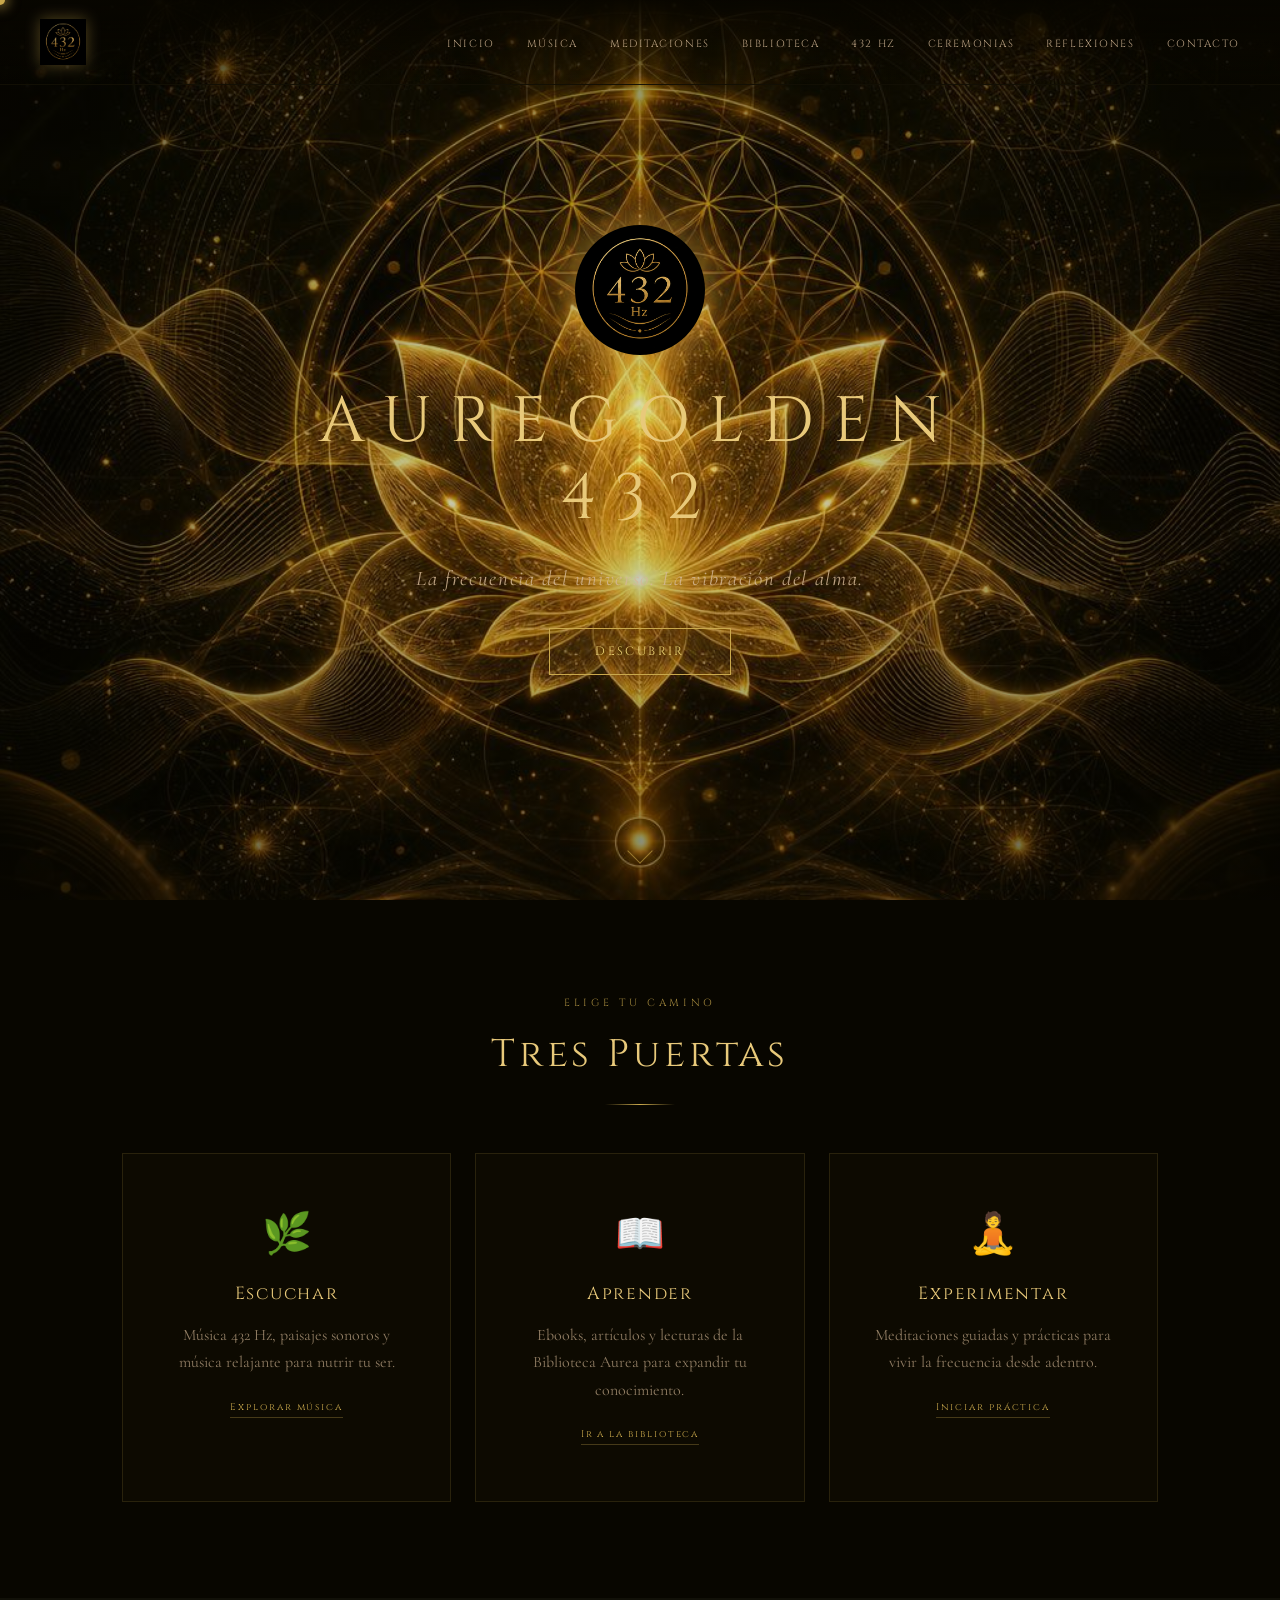
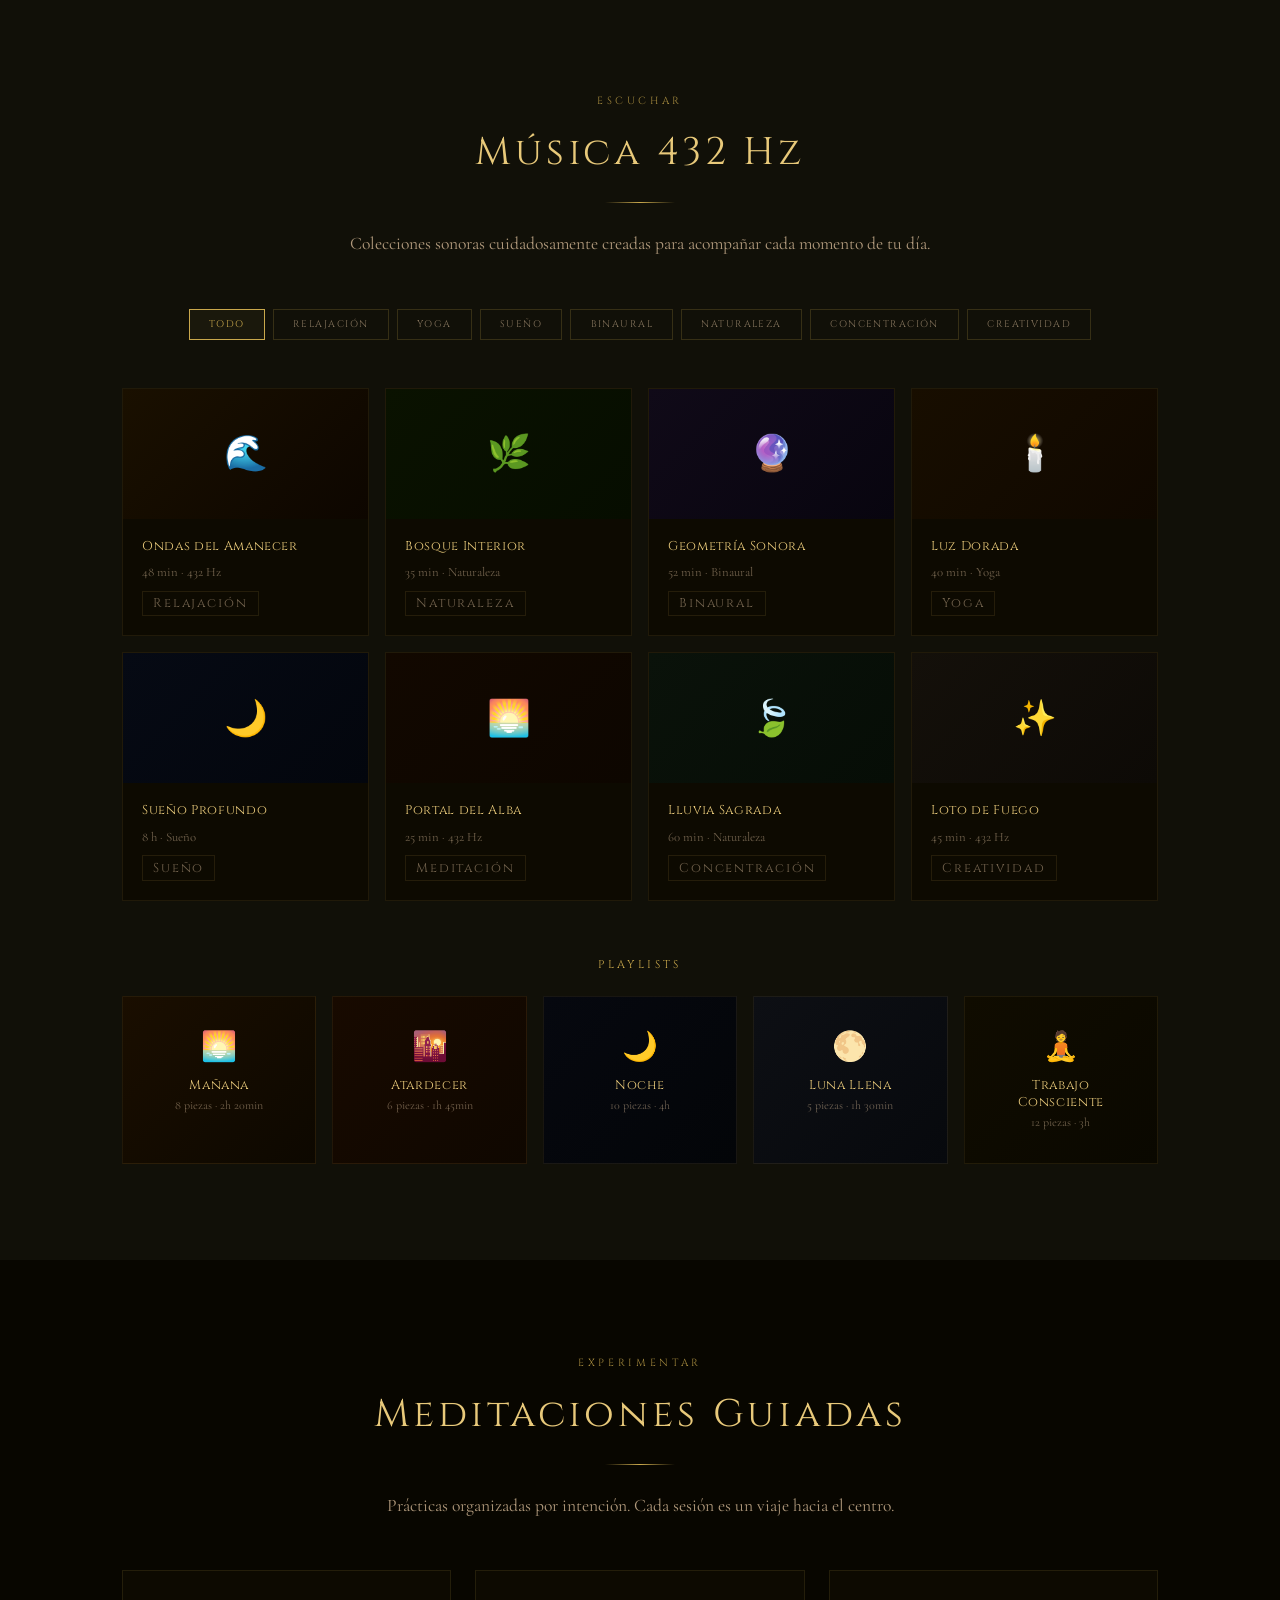
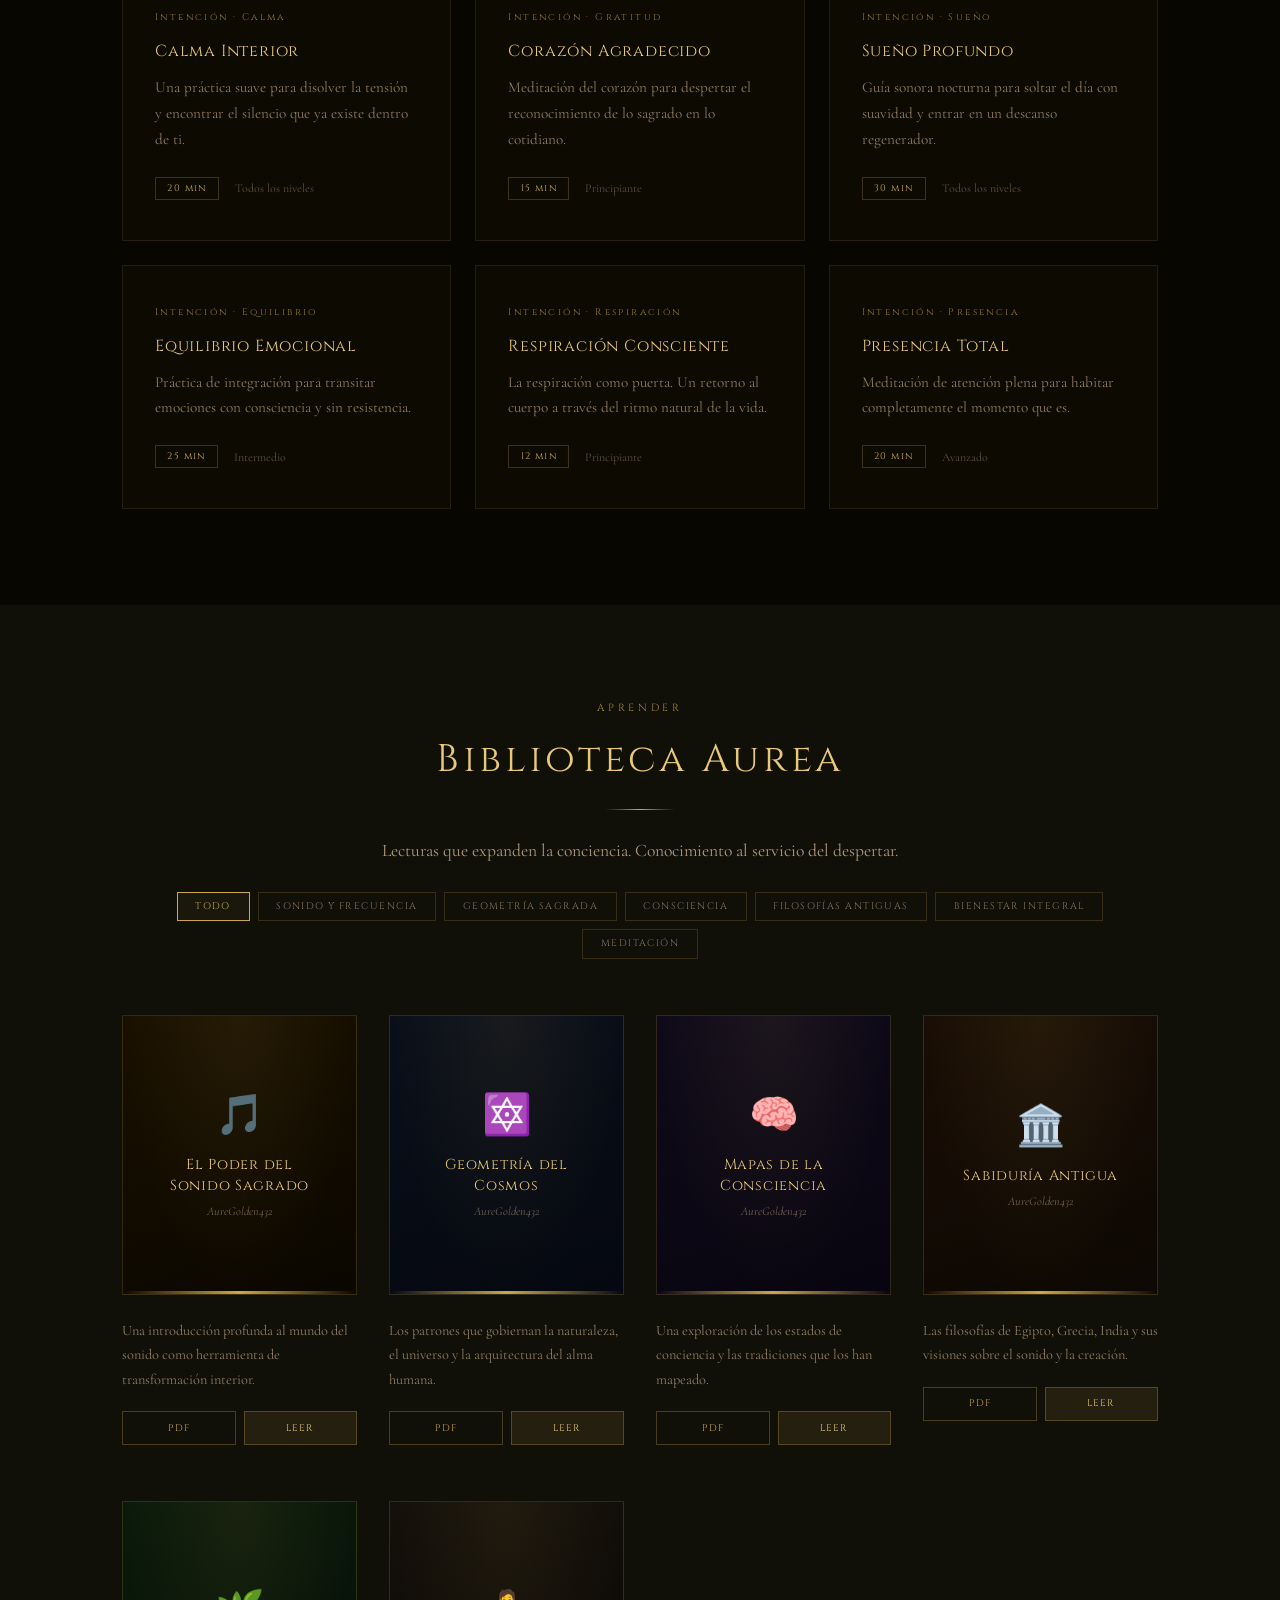
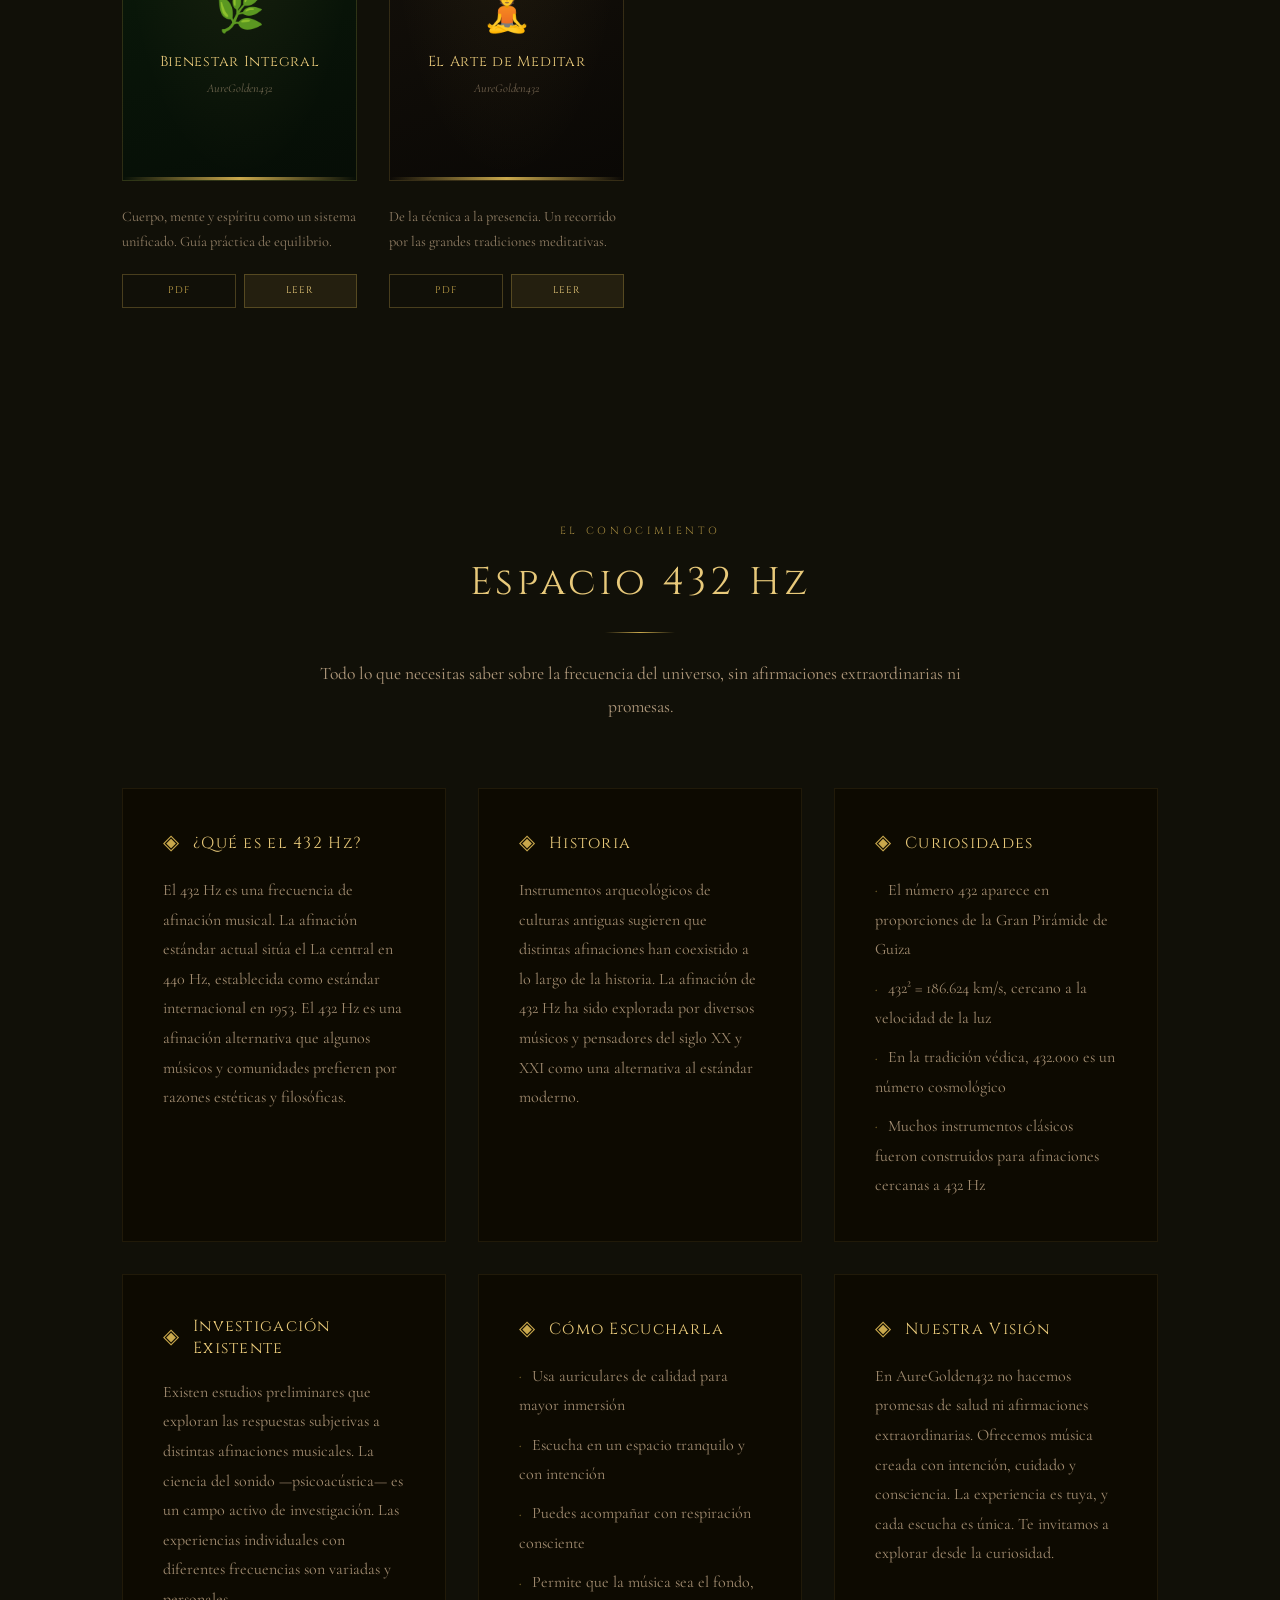
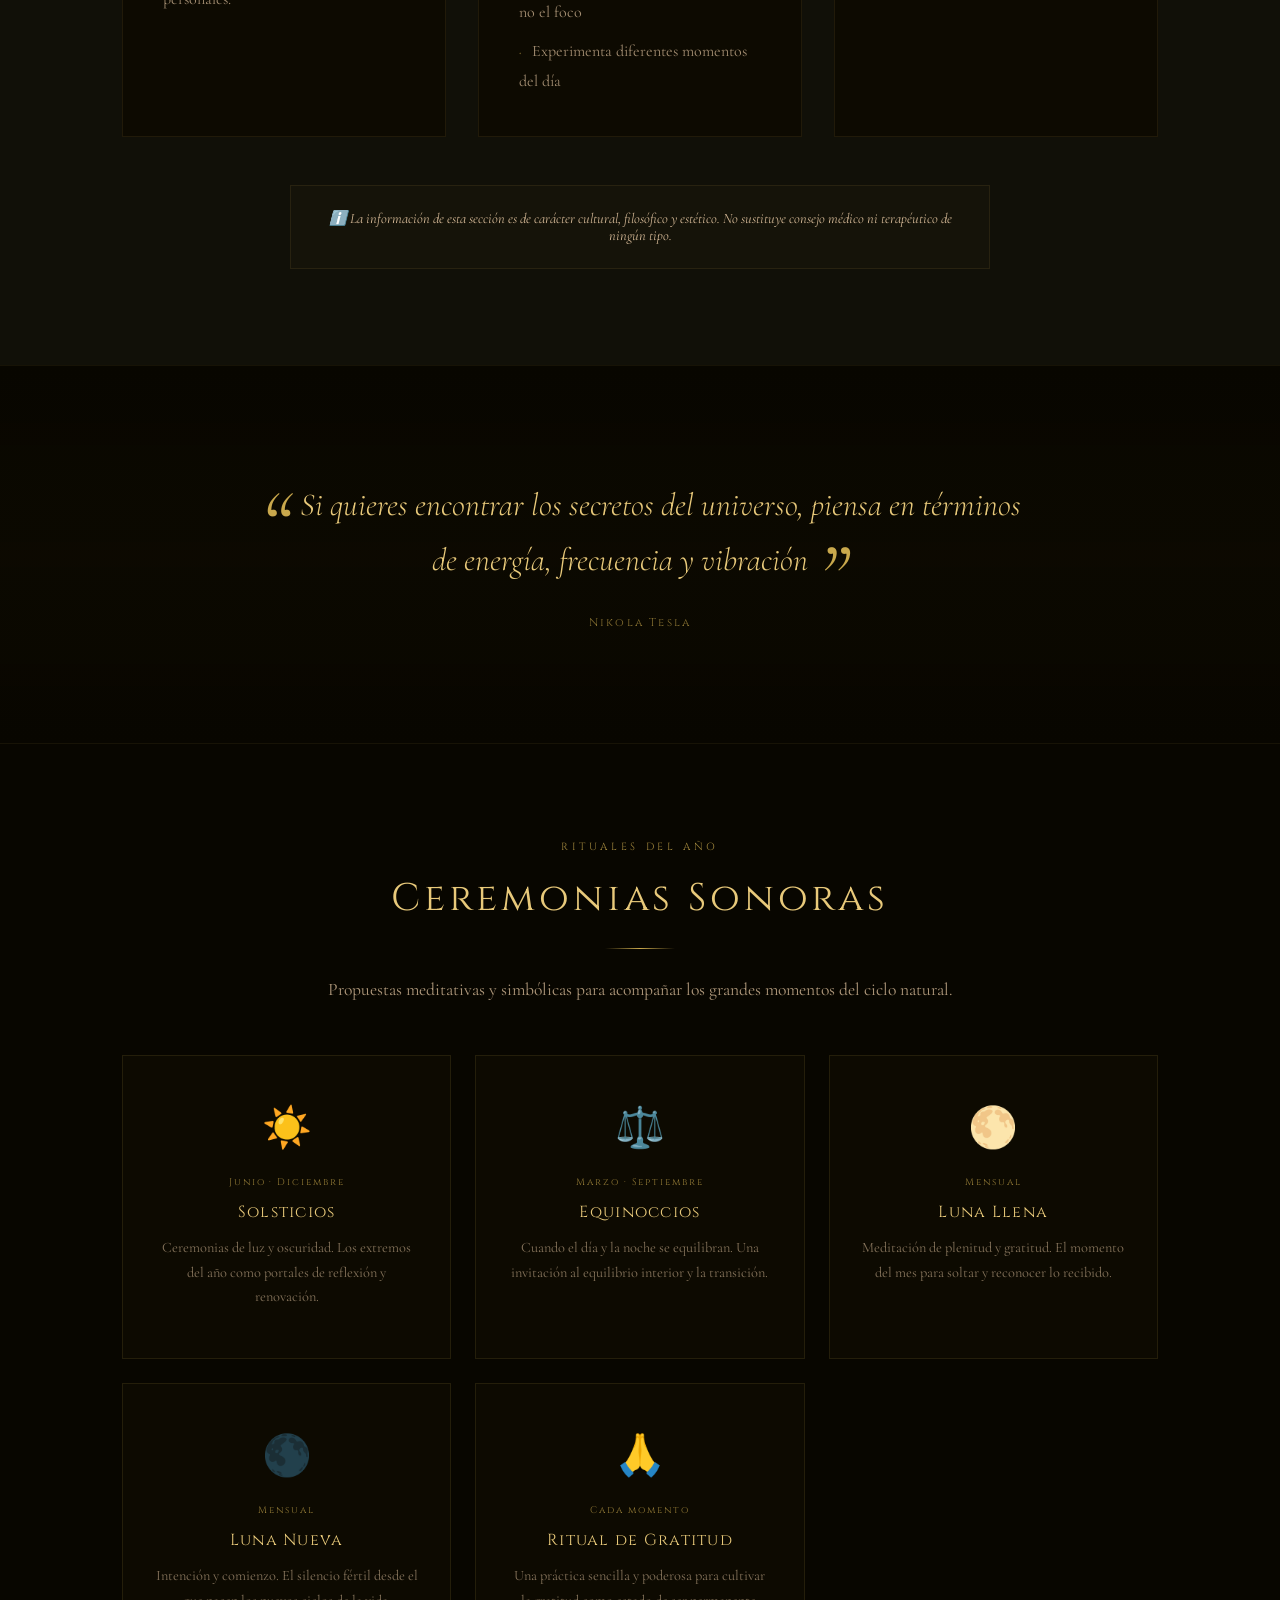
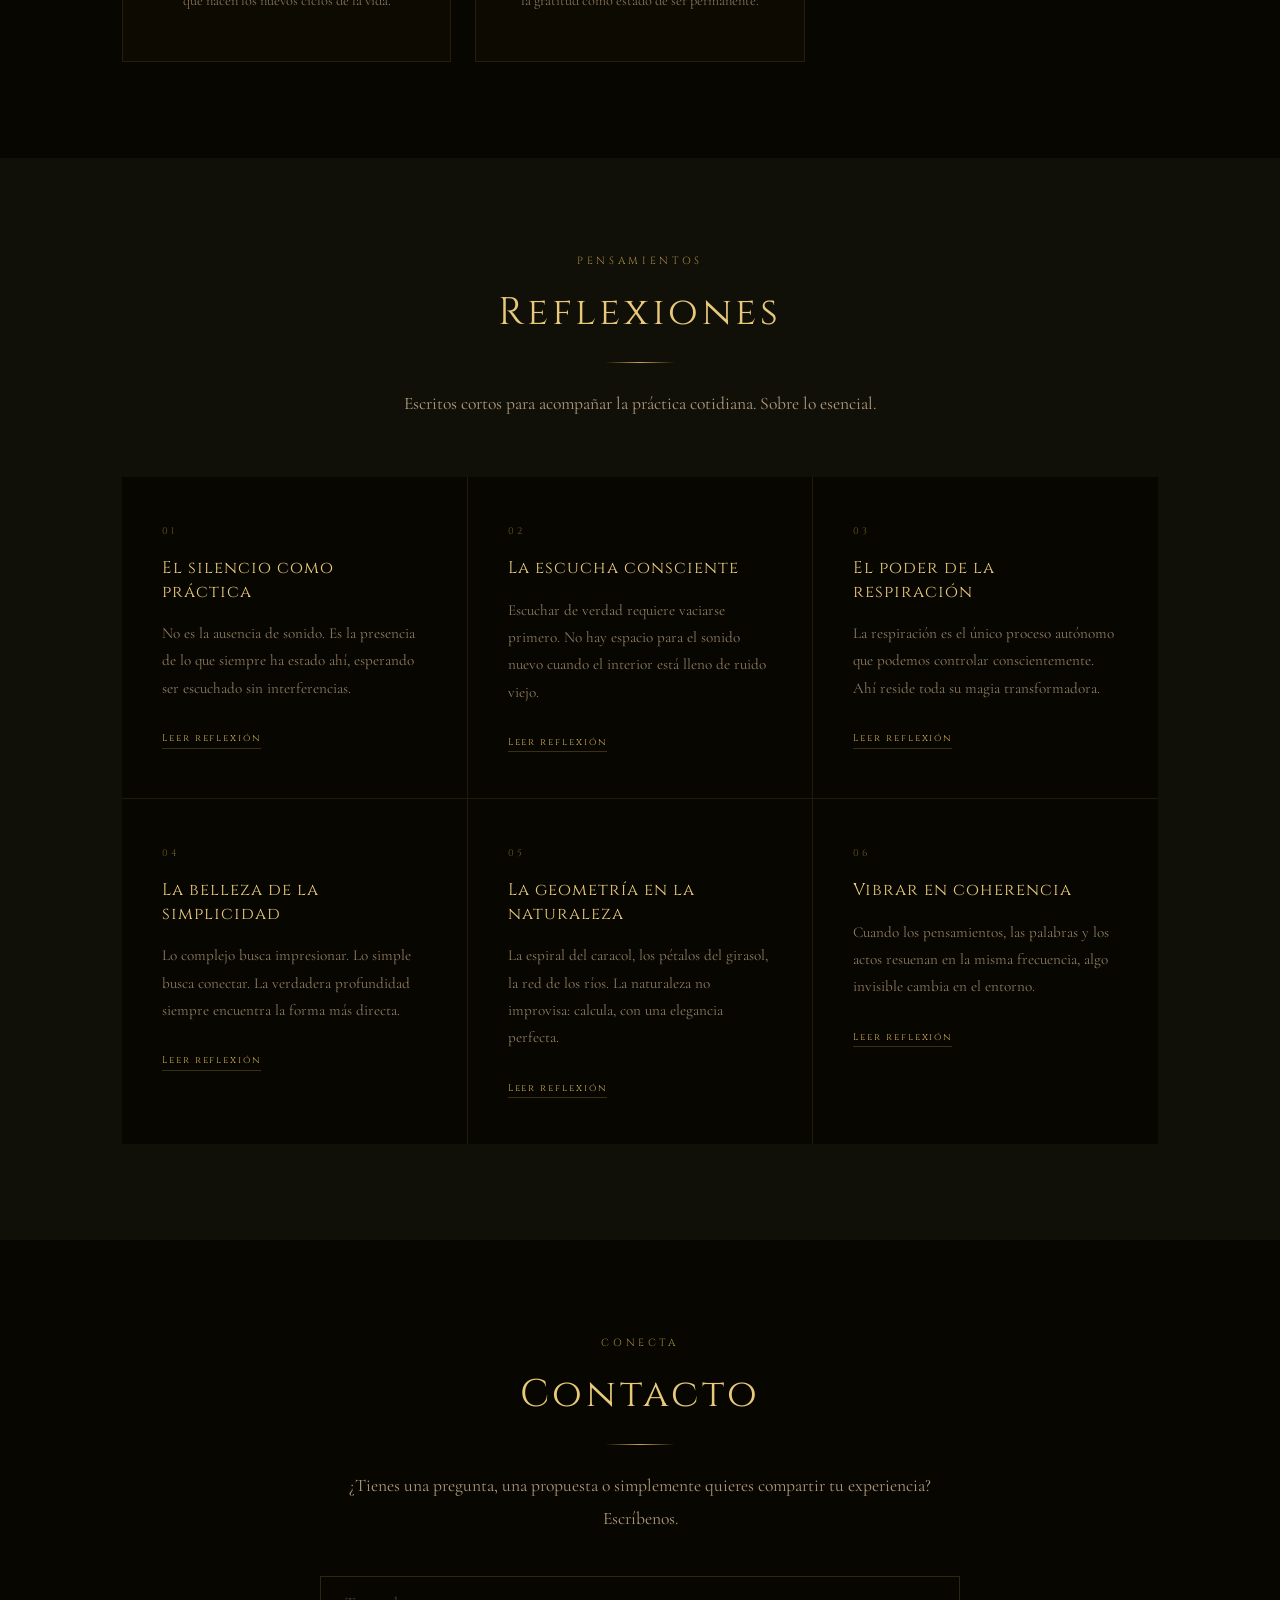
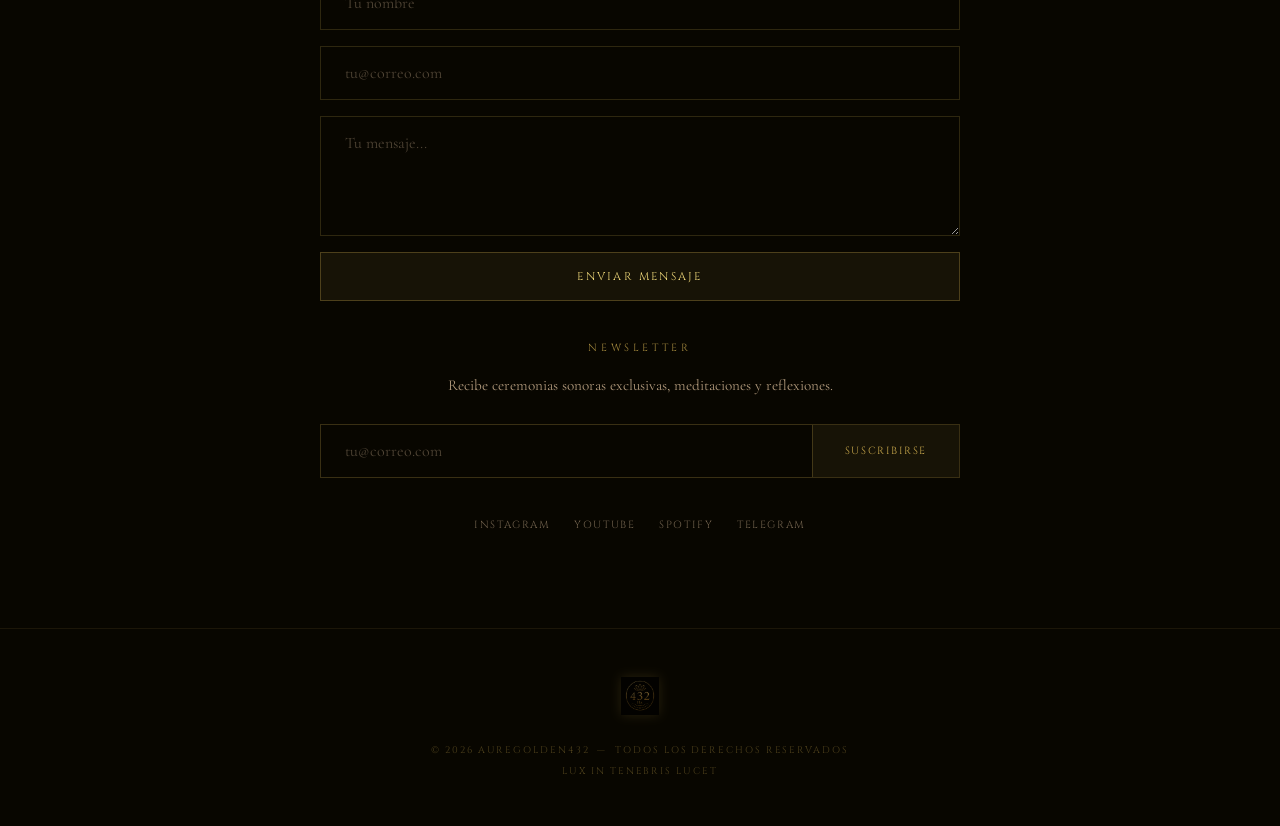
==== index.html @ 8a9f6016 "Add files via upload" ====
<!DOCTYPE html>
<html lang="es">
<head>
  <meta charset="UTF-8"/>
  <meta name="viewport" content="width=device-width, initial-scale=1.0"/>
  <title>AureGolden432 — Música Sagrada 432 Hz</title>
  <meta name="description" content="Música, meditaciones y biblioteca sagrada a 432 Hz. Escucha, aprende y experimenta la frecuencia del universo."/>
  <link rel="preconnect" href="https://fonts.googleapis.com"/>
  <link rel="preconnect" href="https://fonts.gstatic.com" crossorigin/>
  <link href="https://fonts.googleapis.com/css2?family=Cinzel:wght@400;600;700&family=Cormorant+Garamond:ital,wght@0,300;0,400;0,600;1,300;1,400&display=swap" rel="stylesheet"/>
  <style>
    *,*::before,*::after{box-sizing:border-box;margin:0;padding:0;}
    :root{
      --negro:#080600;
      --negro-medio:#0d0a01;
      --negro-suave:#111008;
      --dorado:#C9A84C;
      --dorado-brillante:#F0D97A;
      --dorado-oscuro:#7A5C10;
      --champagne:#E8C97A;
      --crema:#D4B896;
    }
    html{scroll-behavior:smooth;}
    body{background:var(--negro);color:var(--crema);font-family:'Cormorant Garamond',Georgia,serif;overflow-x:hidden;cursor:none;}

    /* CURSOR */
    #cursor{position:fixed;width:10px;height:10px;background:var(--dorado);border-radius:50%;pointer-events:none;z-index:9999;transform:translate(-50%,-50%);box-shadow:0 0 12px 4px rgba(201,168,76,0.5);transition:transform .1s;}

    /* NAV */
    nav{position:fixed;top:0;left:0;right:0;z-index:100;padding:1.2rem 2.5rem;display:flex;align-items:center;justify-content:space-between;background:linear-gradient(to bottom,rgba(8,6,0,0.95),transparent);border-bottom:1px solid rgba(201,168,76,0.05);}
    nav img{height:46px;filter:drop-shadow(0 0 8px rgba(201,168,76,0.4));}
    nav ul{list-style:none;display:flex;gap:2rem;flex-wrap:wrap;}
    nav ul a{color:var(--crema);text-decoration:none;font-family:'Cinzel',serif;font-size:0.65rem;letter-spacing:0.15em;text-transform:uppercase;transition:color .3s;opacity:0.85;}
    nav ul a:hover{color:var(--dorado-brillante);opacity:1;}
    #nav-toggle{display:none;background:none;border:1px solid rgba(201,168,76,0.3);color:var(--dorado);padding:0.4rem 0.7rem;cursor:pointer;font-size:1.1rem;}

    /* HERO */
    #hero{position:relative;width:100%;height:100vh;display:flex;flex-direction:column;align-items:center;justify-content:center;overflow:hidden;text-align:center;}
    #hero-bg{position:absolute;inset:0;background-image:url('[data-uri]');background-size:cover;background-position:center;animation:heroZoom 20s ease-in-out infinite alternate;}
    @keyframes heroZoom{from{transform:scale(1);}to{transform:scale(1.06);}}
    #hero-overlay{position:absolute;inset:0;background:radial-gradient(ellipse at center,rgba(8,6,0,0.1) 0%,rgba(8,6,0,0.5) 70%,rgba(8,6,0,0.88) 100%);}
    #hero-content{position:relative;z-index:2;display:flex;flex-direction:column;align-items:center;gap:1.8rem;animation:fadeUp 2s ease both;}
    @keyframes fadeUp{from{opacity:0;transform:translateY(40px);}to{opacity:1;transform:translateY(0);}}
    #hero-logo{width:130px;height:130px;border-radius:50%;filter:drop-shadow(0 0 20px rgba(201,168,76,0.6));animation:logoPulse 4s ease-in-out infinite;}
    @keyframes logoPulse{0%,100%{transform:scale(1);}50%{transform:scale(1.04);box-shadow:0 0 40px 12px rgba(240,217,122,0.4);}}
    #hero h1{font-family:'Cinzel',serif;font-size:clamp(2rem,5vw,4rem);font-weight:400;letter-spacing:0.3em;color:var(--champagne);text-shadow:0 0 40px rgba(201,168,76,0.4);line-height:1.2;}
    #hero p{font-size:clamp(1rem,2vw,1.3rem);font-style:italic;color:var(--crema);letter-spacing:0.08em;max-width:500px;opacity:0.85;}
    .btn-hero{margin-top:0.5rem;padding:0.9rem 2.8rem;border:1px solid var(--dorado);color:var(--dorado-brillante);font-family:'Cinzel',serif;font-size:0.75rem;letter-spacing:0.2em;text-transform:uppercase;text-decoration:none;background:rgba(201,168,76,0.05);transition:all .4s;}
    .btn-hero:hover{background:rgba(201,168,76,0.15);box-shadow:0 0 30px rgba(201,168,76,0.3);}
    #scroll-arrow{position:absolute;bottom:2.5rem;left:50%;transform:translateX(-50%);z-index:2;animation:bounce 2.5s ease-in-out infinite;}
    #scroll-arrow span{display:block;width:18px;height:18px;border-right:1px solid var(--dorado);border-bottom:1px solid var(--dorado);transform:rotate(45deg);opacity:0.6;}
    @keyframes bounce{0%,100%{transform:translateX(-50%) translateY(0);opacity:0.6;}50%{transform:translateX(-50%) translateY(10px);opacity:1;}}

    /* SECCIONES BASE */
    .sec{padding:6rem 2rem;max-width:1100px;margin:0 auto;}
    .sec-wide{padding:6rem 2rem;}
    .sec-bg{background:var(--negro-suave);}
    .sec-label{font-family:'Cinzel',serif;font-size:0.65rem;letter-spacing:0.35em;text-transform:uppercase;color:var(--dorado);margin-bottom:1.2rem;opacity:0.8;}
    h2.sec-title{font-family:'Cinzel',serif;font-size:clamp(1.5rem,3vw,2.4rem);font-weight:400;color:var(--champagne);letter-spacing:0.1em;margin-bottom:1.5rem;}
    .divider{width:70px;height:1px;background:linear-gradient(to right,transparent,var(--dorado),transparent);margin:1.5rem 0;}
    .divider.center{margin:1.5rem auto;}
    p.body-text{font-size:1.1rem;line-height:1.9;color:var(--crema);opacity:0.82;max-width:680px;}

    /* REVEAL */
    .reveal{opacity:0;transform:translateY(30px);transition:opacity .9s ease,transform .9s ease;}
    .reveal.visible{opacity:1;transform:translateY(0);}

    /* ── TRES PUERTAS ── */
    #puertas{text-align:center;}
    .puertas-grid{display:grid;grid-template-columns:repeat(auto-fit,minmax(280px,1fr));gap:1.5rem;margin-top:3rem;}
    .puerta{background:var(--negro-medio);border:1px solid rgba(201,168,76,0.15);padding:3.5rem 2.5rem;text-align:center;transition:all .4s;position:relative;overflow:hidden;text-decoration:none;display:block;}
    .puerta::before{content:'';position:absolute;inset:0;background:linear-gradient(135deg,rgba(201,168,76,0.06) 0%,transparent 60%);opacity:0;transition:opacity .4s;}
    .puerta:hover{border-color:rgba(201,168,76,0.5);transform:translateY(-4px);box-shadow:0 20px 60px rgba(0,0,0,0.5);}
    .puerta:hover::before{opacity:1;}
    .puerta-icono{font-size:2.5rem;margin-bottom:1.5rem;display:block;}
    .puerta h3{font-family:'Cinzel',serif;font-size:1.1rem;font-weight:400;color:var(--champagne);letter-spacing:0.1em;margin-bottom:1rem;}
    .puerta p{font-size:1rem;line-height:1.7;color:var(--crema);opacity:0.65;}
    .puerta-link{display:inline-block;margin-top:1.5rem;font-family:'Cinzel',serif;font-size:0.6rem;letter-spacing:0.2em;color:var(--dorado);border-bottom:1px solid rgba(201,168,76,0.3);padding-bottom:0.2rem;}

    /* ── MÚSICA ── */
    #musica{text-align:center;}
    .musica-intro{max-width:600px;margin:0 auto 3.5rem;}
    .musica-tabs{display:flex;gap:0.5rem;justify-content:center;flex-wrap:wrap;margin-bottom:3rem;}
    .tab{font-family:'Cinzel',serif;font-size:0.6rem;letter-spacing:0.15em;text-transform:uppercase;padding:0.5rem 1.2rem;border:1px solid rgba(201,168,76,0.2);color:rgba(212,184,150,0.6);cursor:pointer;transition:all .3s;background:none;}
    .tab.active,.tab:hover{border-color:var(--dorado);color:var(--dorado);background:rgba(201,168,76,0.05);}
    .musica-grid{display:grid;grid-template-columns:repeat(auto-fill,minmax(200px,1fr));gap:1rem;}
    .musica-card{background:var(--negro-medio);border:1px solid rgba(201,168,76,0.1);padding:0;overflow:hidden;transition:all .4s;}
    .musica-card:hover{border-color:rgba(201,168,76,0.4);transform:translateY(-3px);}
    .musica-thumb{height:130px;background:linear-gradient(135deg,var(--bg1,#1a1200),var(--bg2,#0d0a01));display:flex;align-items:center;justify-content:center;font-size:2.2rem;position:relative;overflow:hidden;}
    .musica-thumb::after{content:'▶';position:absolute;right:1rem;bottom:0.8rem;font-size:0.8rem;color:var(--dorado);opacity:0;transition:opacity .3s;}
    .musica-card:hover .musica-thumb::after{opacity:1;}
    .musica-info{padding:1.2rem;text-align:left;}
    .musica-info h4{font-family:'Cinzel',serif;font-size:0.8rem;font-weight:400;color:var(--champagne);letter-spacing:0.05em;margin-bottom:0.4rem;}
    .musica-info span{font-size:0.8rem;color:var(--crema);opacity:0.5;}
    .musica-tag{display:inline-block;font-family:'Cinzel',serif;font-size:0.55rem;letter-spacing:0.15em;color:var(--dorado);border:1px solid rgba(201,168,76,0.25);padding:0.2rem 0.6rem;margin-top:0.6rem;}

    /* Playlists */
    .playlists-title{font-family:'Cinzel',serif;font-size:0.7rem;letter-spacing:0.3em;text-transform:uppercase;color:var(--dorado);margin:3.5rem 0 1.5rem;opacity:0.7;}
    .playlist-grid{display:grid;grid-template-columns:repeat(auto-fill,minmax(180px,1fr));gap:1rem;}
    .playlist-card{background:linear-gradient(135deg,var(--g1),var(--g2));border:1px solid rgba(201,168,76,0.1);padding:2rem 1.5rem;text-align:center;transition:all .4s;}
    .playlist-card:hover{border-color:rgba(201,168,76,0.4);transform:translateY(-3px);box-shadow:0 15px 40px rgba(0,0,0,0.4);}
    .playlist-card .pl-ico{font-size:1.8rem;margin-bottom:0.8rem;}
    .playlist-card h4{font-family:'Cinzel',serif;font-size:0.8rem;font-weight:400;color:var(--champagne);letter-spacing:0.05em;}
    .playlist-card span{font-size:0.75rem;color:var(--crema);opacity:0.5;}

    /* ── MEDITACIONES ── */
    #meditaciones{text-align:center;}
    .meditaciones-grid{display:grid;grid-template-columns:repeat(auto-fill,minmax(280px,1fr));gap:1.5rem;margin-top:3rem;}
    .med-card{background:var(--negro-medio);border:1px solid rgba(201,168,76,0.12);padding:2.5rem 2rem;text-align:left;transition:all .4s;position:relative;overflow:hidden;}
    .med-card::before{content:'';position:absolute;top:0;left:0;right:0;height:2px;background:linear-gradient(to right,transparent,var(--dorado),transparent);opacity:0;transition:opacity .4s;}
    .med-card:hover{border-color:rgba(201,168,76,0.35);}
    .med-card:hover::before{opacity:1;}
    .med-intencion{font-family:'Cinzel',serif;font-size:0.6rem;letter-spacing:0.25em;color:var(--dorado);margin-bottom:1rem;opacity:0.7;}
    .med-card h3{font-family:'Cinzel',serif;font-size:1rem;font-weight:400;color:var(--champagne);letter-spacing:0.05em;margin-bottom:0.8rem;}
    .med-card p{font-size:0.95rem;line-height:1.7;color:var(--crema);opacity:0.65;margin-bottom:1.5rem;}
    .med-meta{display:flex;gap:1rem;align-items:center;}
    .med-duracion{font-family:'Cinzel',serif;font-size:0.6rem;letter-spacing:0.15em;color:var(--dorado);border:1px solid rgba(201,168,76,0.25);padding:0.25rem 0.7rem;}
    .med-nivel{font-size:0.75rem;color:var(--crema);opacity:0.4;}

    /* ── BIBLIOTECA AUREA ── */
    #biblioteca{}
    .biblioteca-header{text-align:center;margin-bottom:3.5rem;}
    .biblioteca-cats{display:flex;gap:0.5rem;justify-content:center;flex-wrap:wrap;margin:1.5rem 0 3rem;}
    .cat-btn{font-family:'Cinzel',serif;font-size:0.6rem;letter-spacing:0.15em;text-transform:uppercase;padding:0.45rem 1.1rem;border:1px solid rgba(201,168,76,0.2);color:rgba(212,184,150,0.6);cursor:pointer;transition:all .3s;background:none;}
    .cat-btn.active,.cat-btn:hover{border-color:var(--dorado);color:var(--dorado);background:rgba(201,168,76,0.05);}
    .libros-grid{display:grid;grid-template-columns:repeat(auto-fill,minmax(220px,1fr));gap:2rem;}
    .libro-card{display:flex;flex-direction:column;transition:transform .4s;}
    .libro-card:hover{transform:translateY(-5px);}
    .libro-portada{height:280px;background:linear-gradient(160deg,var(--pc1),var(--pc2));border:1px solid rgba(201,168,76,0.2);display:flex;flex-direction:column;align-items:center;justify-content:center;padding:2rem;text-align:center;position:relative;overflow:hidden;}
    .libro-portada::before{content:'';position:absolute;inset:0;background:radial-gradient(ellipse at top,rgba(201,168,76,0.08),transparent 70%);}
    .libro-portada-ico{font-size:2.5rem;margin-bottom:1rem;position:relative;}
    .libro-portada h4{font-family:'Cinzel',serif;font-size:0.9rem;font-weight:400;color:var(--champagne);letter-spacing:0.05em;line-height:1.4;position:relative;}
    .libro-portada .libro-autor{font-size:0.75rem;color:var(--crema);opacity:0.5;margin-top:0.5rem;font-style:italic;position:relative;}
    .libro-portada .libro-linea{position:absolute;bottom:0;left:0;right:0;height:3px;background:linear-gradient(to right,transparent,var(--dorado),transparent);}
    .libro-body{padding:1.5rem 0;}
    .libro-body p{font-size:0.9rem;line-height:1.7;color:var(--crema);opacity:0.65;margin-bottom:1.2rem;}
    .libro-btns{display:flex;gap:0.5rem;}
    .btn-libro{flex:1;text-align:center;padding:0.6rem;font-family:'Cinzel',serif;font-size:0.6rem;letter-spacing:0.12em;text-transform:uppercase;text-decoration:none;transition:all .3s;}
    .btn-pdf{border:1px solid rgba(201,168,76,0.3);color:var(--dorado);}
    .btn-pdf:hover{background:rgba(201,168,76,0.1);}
    .btn-leer{background:rgba(201,168,76,0.1);border:1px solid rgba(201,168,76,0.3);color:var(--champagne);}
    .btn-leer:hover{background:rgba(201,168,76,0.2);}

    /* ── ESPACIO 432 Hz ── */
    #espacio432{background:var(--negro-suave);}
    .espacio-inner{max-width:1100px;margin:0 auto;padding:6rem 2rem;}
    .espacio-header{text-align:center;margin-bottom:4rem;}
    .espacio-grid{display:grid;grid-template-columns:repeat(auto-fit,minmax(300px,1fr));gap:2rem;}
    .espacio-bloque{background:var(--negro-medio);border:1px solid rgba(201,168,76,0.1);padding:2.5rem;}
    .espacio-bloque h3{font-family:'Cinzel',serif;font-size:1rem;font-weight:400;color:var(--champagne);letter-spacing:0.08em;margin-bottom:1.2rem;display:flex;align-items:center;gap:0.8rem;}
    .espacio-bloque h3 span{color:var(--dorado);font-size:1.3rem;}
    .espacio-bloque p,.espacio-bloque li{font-size:1rem;line-height:1.85;color:var(--crema);opacity:0.75;}
    .espacio-bloque ul{list-style:none;display:flex;flex-direction:column;gap:0.6rem;}
    .espacio-bloque li::before{content:'◆';color:var(--dorado);font-size:0.5rem;margin-right:0.7rem;vertical-align:middle;opacity:0.7;}
    .espacio-nota{margin-top:3rem;text-align:center;padding:1.5rem 2rem;border:1px solid rgba(201,168,76,0.1);background:rgba(201,168,76,0.02);font-size:0.9rem;color:var(--crema);opacity:0.55;font-style:italic;max-width:700px;margin-left:auto;margin-right:auto;}

    /* ── CEREMONIAS ── */
    #ceremonias{text-align:center;}
    .ceremonias-grid{display:grid;grid-template-columns:repeat(auto-fill,minmax(260px,1fr));gap:1.5rem;margin-top:3rem;}
    .ceremonia-card{background:var(--negro-medio);border:1px solid rgba(201,168,76,0.12);padding:3rem 2rem;text-align:center;transition:all .4s;position:relative;overflow:hidden;}
    .ceremonia-card::after{content:'';position:absolute;bottom:0;left:0;right:0;height:1px;background:linear-gradient(to right,transparent,var(--dorado),transparent);opacity:0;transition:opacity .4s;}
    .ceremonia-card:hover{border-color:rgba(201,168,76,0.4);box-shadow:0 20px 50px rgba(0,0,0,0.4);}
    .ceremonia-card:hover::after{opacity:1;}
    .ceremonia-ico{font-size:2.5rem;margin-bottom:1.5rem;display:block;}
    .ceremonia-card h3{font-family:'Cinzel',serif;font-size:1rem;font-weight:400;color:var(--champagne);letter-spacing:0.08em;margin-bottom:0.8rem;}
    .ceremonia-fecha{font-family:'Cinzel',serif;font-size:0.6rem;letter-spacing:0.2em;color:var(--dorado);opacity:0.7;margin-bottom:0.8rem;}
    .ceremonia-card p{font-size:0.9rem;line-height:1.7;color:var(--crema);opacity:0.6;}

    /* ── REFLEXIONES ── */
    #reflexiones{}
    .reflexiones-header{text-align:center;margin-bottom:3.5rem;}
    .reflexiones-grid{display:grid;grid-template-columns:repeat(auto-fit,minmax(320px,1fr));gap:1px;background:rgba(201,168,76,0.08);}
    .reflexion-card{background:var(--negro);padding:3rem 2.5rem;transition:background .4s;}
    .reflexion-card:hover{background:var(--negro-medio);}
    .reflexion-num{font-family:'Cinzel',serif;font-size:0.6rem;letter-spacing:0.3em;color:var(--dorado);opacity:0.5;margin-bottom:1.2rem;}
    .reflexion-card h3{font-family:'Cinzel',serif;font-size:1.05rem;font-weight:400;color:var(--champagne);letter-spacing:0.06em;margin-bottom:1rem;line-height:1.4;}
    .reflexion-card p{font-size:0.95rem;line-height:1.8;color:var(--crema);opacity:0.65;margin-bottom:1.5rem;}
    .reflexion-link{font-family:'Cinzel',serif;font-size:0.6rem;letter-spacing:0.2em;color:var(--dorado);text-decoration:none;border-bottom:1px solid rgba(201,168,76,0.25);padding-bottom:0.15rem;transition:border-color .3s;}
    .reflexion-link:hover{border-color:var(--dorado);}

    /* ── CITA ── */
    #cita{text-align:center;background:linear-gradient(to bottom,var(--negro),rgba(13,10,1,0.8),var(--negro));border-top:1px solid rgba(201,168,76,0.08);border-bottom:1px solid rgba(201,168,76,0.08);padding:7rem 2rem;}
    blockquote{font-size:clamp(1.3rem,3vw,2rem);font-style:italic;color:var(--champagne);line-height:1.7;max-width:780px;margin:0 auto 1.5rem;font-weight:300;}
    blockquote::before{content:'\201C';color:var(--dorado);font-size:3em;line-height:0;vertical-align:-0.4em;margin-right:0.1em;}
    blockquote::after{content:'\201D';color:var(--dorado);font-size:3em;line-height:0;vertical-align:-0.4em;margin-left:0.1em;}
    cite{font-family:'Cinzel',serif;font-size:0.7rem;letter-spacing:0.2em;color:var(--dorado);font-style:normal;opacity:0.65;}

    /* ── CONTACTO ── */
    #contacto{text-align:center;}
    .contacto-inner{max-width:640px;margin:0 auto;}
    .contacto-inner p.body-text{margin:0 auto 2.5rem;}
    .contacto-form{display:flex;flex-direction:column;gap:1rem;margin-bottom:2.5rem;}
    .form-field{background:transparent;border:1px solid rgba(201,168,76,0.2);padding:1rem 1.5rem;color:var(--crema);font-family:'Cormorant Garamond',serif;font-size:1rem;outline:none;transition:border-color .3s;width:100%;}
    .form-field:focus{border-color:rgba(201,168,76,0.5);}
    .form-field::placeholder{color:rgba(212,184,150,0.35);}
    textarea.form-field{resize:vertical;min-height:120px;}
    .newsletter-row{display:flex;gap:0;border:1px solid rgba(201,168,76,0.25);margin-bottom:2.5rem;}
    .newsletter-row input{flex:1;background:transparent;border:none;outline:none;padding:1rem 1.5rem;color:var(--crema);font-family:'Cormorant Garamond',serif;font-size:1rem;}
    .newsletter-row input::placeholder{color:rgba(212,184,150,0.35);}
    .newsletter-row button{background:rgba(201,168,76,0.08);border:none;border-left:1px solid rgba(201,168,76,0.25);padding:1rem 2rem;color:var(--dorado);font-family:'Cinzel',serif;font-size:0.65rem;letter-spacing:0.15em;text-transform:uppercase;cursor:pointer;transition:all .3s;white-space:nowrap;}
    .newsletter-row button:hover{background:rgba(201,168,76,0.18);}
    .btn-enviar{width:100%;background:rgba(201,168,76,0.08);border:1px solid rgba(201,168,76,0.3);padding:1rem;color:var(--dorado-brillante);font-family:'Cinzel',serif;font-size:0.7rem;letter-spacing:0.2em;text-transform:uppercase;cursor:pointer;transition:all .3s;}
    .btn-enviar:hover{background:rgba(201,168,76,0.18);box-shadow:0 0 30px rgba(201,168,76,0.2);}
    .redes{display:flex;gap:1.5rem;justify-content:center;margin-top:2rem;}
    .red-link{font-family:'Cinzel',serif;font-size:0.65rem;letter-spacing:0.15em;color:var(--crema);text-decoration:none;opacity:0.5;transition:opacity .3s;text-transform:uppercase;}
    .red-link:hover{opacity:1;color:var(--dorado);}

    /* FOOTER */
    footer{border-top:1px solid rgba(201,168,76,0.1);padding:3rem 2rem;text-align:center;}
    footer img{height:38px;opacity:0.55;margin-bottom:1.5rem;filter:drop-shadow(0 0 6px rgba(201,168,76,0.3));}
    footer p{font-family:'Cinzel',serif;font-size:0.6rem;letter-spacing:0.2em;color:var(--dorado);opacity:0.35;}

    /* RESPONSIVE */
    @media(max-width:768px){
      nav ul{display:none;}
      nav ul.open{display:flex;flex-direction:column;position:fixed;top:70px;left:0;right:0;background:rgba(8,6,0,0.98);padding:2rem;gap:1.5rem;border-bottom:1px solid rgba(201,168,76,0.1);}
      #nav-toggle{display:block;}
      .sec,.espacio-inner{padding:4rem 1.5rem;}
      .newsletter-row{flex-direction:column;}
      .newsletter-row button{border-left:none;border-top:1px solid rgba(201,168,76,0.25);}
    }
  </style>
</head>
<body>
<div id="cursor"></div>

<!-- NAV -->
<nav>
  <img src="[data-uri]" alt="AureGolden432"/>
  <button id="nav-toggle" onclick="document.querySelector('nav ul').classList.toggle('open')">☰</button>
  <ul>
    <li><a href="#puertas">Inicio</a></li>
    <li><a href="#musica">Música</a></li>
    <li><a href="#meditaciones">Meditaciones</a></li>
    <li><a href="#biblioteca">Biblioteca</a></li>
    <li><a href="#espacio432">432 Hz</a></li>
    <li><a href="#ceremonias">Ceremonias</a></li>
    <li><a href="#reflexiones">Reflexiones</a></li>
    <li><a href="#contacto">Contacto</a></li>
  </ul>
</nav>

<!-- HERO -->
<section id="hero">
  <div id="hero-bg"></div>
  <div id="hero-overlay"></div>
  <div id="hero-content">
    <img id="hero-logo" src="[data-uri]" alt="AureGolden432"/>
    <h1>AUREGOLDEN<br/>432</h1>
    <p>La frecuencia del universo. La vibración del alma.</p>
    <a href="#puertas" class="btn-hero">Descubrir</a>
  </div>
  <div id="scroll-arrow"><span></span></div>
</section>

<!-- TRES PUERTAS -->
<section id="puertas" class="sec" style="text-align:center;">
  <div class="reveal">
    <div class="sec-label">Elige tu camino</div>
    <h2 class="sec-title">Tres Puertas</h2>
    <div class="divider center"></div>
  </div>
  <div class="puertas-grid">
    <a href="#musica" class="puerta reveal">
      <span class="puerta-icono">🌿</span>
      <h3>Escuchar</h3>
      <p>Música 432 Hz, paisajes sonoros y música relajante para nutrir tu ser.</p>
      <span class="puerta-link">Explorar música</span>
    </a>
    <a href="#biblioteca" class="puerta reveal">
      <span class="puerta-icono">📖</span>
      <h3>Aprender</h3>
      <p>Ebooks, artículos y lecturas de la Biblioteca Aurea para expandir tu conocimiento.</p>
      <span class="puerta-link">Ir a la biblioteca</span>
    </a>
    <a href="#meditaciones" class="puerta reveal">
      <span class="puerta-icono">🧘</span>
      <h3>Experimentar</h3>
      <p>Meditaciones guiadas y prácticas para vivir la frecuencia desde adentro.</p>
      <span class="puerta-link">Iniciar práctica</span>
    </a>
  </div>
</section>

<!-- MÚSICA -->
<div class="sec-bg">
<section id="musica" class="sec" style="text-align:center;">
  <div class="reveal">
    <div class="sec-label">Escuchar</div>
    <h2 class="sec-title">Música 432 Hz</h2>
    <div class="divider center"></div>
    <p class="body-text" style="margin:0 auto 3rem;">Colecciones sonoras cuidadosamente creadas para acompañar cada momento de tu día.</p>
  </div>
  <div class="musica-tabs reveal">
    <button class="tab active">Todo</button>
    <button class="tab">Relajación</button>
    <button class="tab">Yoga</button>
    <button class="tab">Sueño</button>
    <button class="tab">Binaural</button>
    <button class="tab">Naturaleza</button>
    <button class="tab">Concentración</button>
    <button class="tab">Creatividad</button>
  </div>
  <div class="musica-grid reveal">
    <div class="musica-card" style="--bg1:#1a1000;--bg2:#0d0a01;">
      <div class="musica-thumb" style="background:linear-gradient(135deg,#1a1000,#0d0600);">🌊</div>
      <div class="musica-info"><h4>Ondas del Amanecer</h4><span>48 min · 432 Hz</span><br/><span class="musica-tag">Relajación</span></div>
    </div>
    <div class="musica-card">
      <div class="musica-thumb" style="background:linear-gradient(135deg,#0a1200,#060d00);">🌿</div>
      <div class="musica-info"><h4>Bosque Interior</h4><span>35 min · Naturaleza</span><br/><span class="musica-tag">Naturaleza</span></div>
    </div>
    <div class="musica-card">
      <div class="musica-thumb" style="background:linear-gradient(135deg,#100a18,#08050f);">🔮</div>
      <div class="musica-info"><h4>Geometría Sonora</h4><span>52 min · Binaural</span><br/><span class="musica-tag">Binaural</span></div>
    </div>
    <div class="musica-card">
      <div class="musica-thumb" style="background:linear-gradient(135deg,#180e00,#100800);">🕯️</div>
      <div class="musica-info"><h4>Luz Dorada</h4><span>40 min · Yoga</span><br/><span class="musica-tag">Yoga</span></div>
    </div>
    <div class="musica-card">
      <div class="musica-thumb" style="background:linear-gradient(135deg,#060a14,#03060d);">🌙</div>
      <div class="musica-info"><h4>Sueño Profundo</h4><span>8 h · Sueño</span><br/><span class="musica-tag">Sueño</span></div>
    </div>
    <div class="musica-card">
      <div class="musica-thumb" style="background:linear-gradient(135deg,#120800,#0d0600);">🌅</div>
      <div class="musica-info"><h4>Portal del Alba</h4><span>25 min · 432 Hz</span><br/><span class="musica-tag">Meditación</span></div>
    </div>
    <div class="musica-card">
      <div class="musica-thumb" style="background:linear-gradient(135deg,#0a120a,#060d06);">🍃</div>
      <div class="musica-info"><h4>Lluvia Sagrada</h4><span>60 min · Naturaleza</span><br/><span class="musica-tag">Concentración</span></div>
    </div>
    <div class="musica-card">
      <div class="musica-thumb" style="background:linear-gradient(135deg,#14100a,#0d0a06);">✨</div>
      <div class="musica-info"><h4>Loto de Fuego</h4><span>45 min · 432 Hz</span><br/><span class="musica-tag">Creatividad</span></div>
    </div>
  </div>

  <p class="playlists-title reveal">Playlists</p>
  <div class="playlist-grid reveal">
    <div class="playlist-card" style="--g1:#1a0e00;--g2:#0d0800;">
      <div class="pl-ico">🌅</div>
      <h4>Mañana</h4>
      <span>8 piezas · 2h 20min</span>
    </div>
    <div class="playlist-card" style="--g1:#180a00;--g2:#0f0700;">
      <div class="pl-ico">🌇</div>
      <h4>Atardecer</h4>
      <span>6 piezas · 1h 45min</span>
    </div>
    <div class="playlist-card" style="--g1:#06080f;--g2:#030508;">
      <div class="pl-ico">🌙</div>
      <h4>Noche</h4>
      <span>10 piezas · 4h</span>
    </div>
    <div class="playlist-card" style="--g1:#0d0f14;--g2:#07090d;">
      <div class="pl-ico">🌕</div>
      <h4>Luna Llena</h4>
      <span>5 piezas · 1h 30min</span>
    </div>
    <div class="playlist-card" style="--g1:#100c00;--g2:#0a0800;">
      <div class="pl-ico">🧘</div>
      <h4>Trabajo Consciente</h4>
      <span>12 piezas · 3h</span>
    </div>
  </div>
</section>
</div>

<!-- MEDITACIONES -->
<section id="meditaciones" class="sec" style="text-align:center;">
  <div class="reveal">
    <div class="sec-label">Experimentar</div>
    <h2 class="sec-title">Meditaciones Guiadas</h2>
    <div class="divider center"></div>
    <p class="body-text" style="margin:0 auto;">Prácticas organizadas por intención. Cada sesión es un viaje hacia el centro.</p>
  </div>
  <div class="meditaciones-grid">
    <div class="med-card reveal">
      <div class="med-intencion">Intención · Calma</div>
      <h3>Calma Interior</h3>
      <p>Una práctica suave para disolver la tensión y encontrar el silencio que ya existe dentro de ti.</p>
      <div class="med-meta"><span class="med-duracion">20 min</span><span class="med-nivel">Todos los niveles</span></div>
    </div>
    <div class="med-card reveal">
      <div class="med-intencion">Intención · Gratitud</div>
      <h3>Corazón Agradecido</h3>
      <p>Meditación del corazón para despertar el reconocimiento de lo sagrado en lo cotidiano.</p>
      <div class="med-meta"><span class="med-duracion">15 min</span><span class="med-nivel">Principiante</span></div>
    </div>
    <div class="med-card reveal">
      <div class="med-intencion">Intención · Sueño</div>
      <h3>Sueño Profundo</h3>
      <p>Guía sonora nocturna para soltar el día con suavidad y entrar en un descanso regenerador.</p>
      <div class="med-meta"><span class="med-duracion">30 min</span><span class="med-nivel">Todos los niveles</span></div>
    </div>
    <div class="med-card reveal">
      <div class="med-intencion">Intención · Equilibrio</div>
      <h3>Equilibrio Emocional</h3>
      <p>Práctica de integración para transitar emociones con consciencia y sin resistencia.</p>
      <div class="med-meta"><span class="med-duracion">25 min</span><span class="med-nivel">Intermedio</span></div>
    </div>
    <div class="med-card reveal">
      <div class="med-intencion">Intención · Respiración</div>
      <h3>Respiración Consciente</h3>
      <p>La respiración como puerta. Un retorno al cuerpo a través del ritmo natural de la vida.</p>
      <div class="med-meta"><span class="med-duracion">12 min</span><span class="med-nivel">Principiante</span></div>
    </div>
    <div class="med-card reveal">
      <div class="med-intencion">Intención · Presencia</div>
      <h3>Presencia Total</h3>
      <p>Meditación de atención plena para habitar completamente el momento que es.</p>
      <div class="med-meta"><span class="med-duracion">20 min</span><span class="med-nivel">Avanzado</span></div>
    </div>
  </div>
</section>

<!-- BIBLIOTECA AUREA -->
<div class="sec-bg">
<section id="biblioteca" class="sec">
  <div class="biblioteca-header reveal">
    <div class="sec-label">Aprender</div>
    <h2 class="sec-title">Biblioteca Aurea</h2>
    <div class="divider center"></div>
    <p class="body-text" style="margin:0 auto;">Lecturas que expanden la conciencia. Conocimiento al servicio del despertar.</p>
    <div class="biblioteca-cats">
      <button class="cat-btn active">Todo</button>
      <button class="cat-btn">Sonido y Frecuencia</button>
      <button class="cat-btn">Geometría Sagrada</button>
      <button class="cat-btn">Consciencia</button>
      <button class="cat-btn">Filosofías Antiguas</button>
      <button class="cat-btn">Bienestar Integral</button>
      <button class="cat-btn">Meditación</button>
    </div>
  </div>
  <div class="libros-grid">
    <div class="libro-card reveal" style="--pc1:#1a1000;--pc2:#0a0700;">
      <div class="libro-portada">
        <div class="libro-portada-ico">🎵</div>
        <h4>El Poder del Sonido Sagrado</h4>
        <div class="libro-autor">AureGolden432</div>
        <div class="libro-linea"></div>
      </div>
      <div class="libro-body">
        <p>Una introducción profunda al mundo del sonido como herramienta de transformación interior.</p>
        <div class="libro-btns">
          <a href="#" class="btn-libro btn-pdf">PDF</a>
          <a href="#" class="btn-libro btn-leer">Leer</a>
        </div>
      </div>
    </div>
    <div class="libro-card reveal" style="--pc1:#0a0f1a;--pc2:#050810;">
      <div class="libro-portada">
        <div class="libro-portada-ico">🔯</div>
        <h4>Geometría del Cosmos</h4>
        <div class="libro-autor">AureGolden432</div>
        <div class="libro-linea"></div>
      </div>
      <div class="libro-body">
        <p>Los patrones que gobiernan la naturaleza, el universo y la arquitectura del alma humana.</p>
        <div class="libro-btns">
          <a href="#" class="btn-libro btn-pdf">PDF</a>
          <a href="#" class="btn-libro btn-leer">Leer</a>
        </div>
      </div>
    </div>
    <div class="libro-card reveal" style="--pc1:#0f0a1a;--pc2:#080510;">
      <div class="libro-portada">
        <div class="libro-portada-ico">🧠</div>
        <h4>Mapas de la Consciencia</h4>
        <div class="libro-autor">AureGolden432</div>
        <div class="libro-linea"></div>
      </div>
      <div class="libro-body">
        <p>Una exploración de los estados de conciencia y las tradiciones que los han mapeado.</p>
        <div class="libro-btns">
          <a href="#" class="btn-libro btn-pdf">PDF</a>
          <a href="#" class="btn-libro btn-leer">Leer</a>
        </div>
      </div>
    </div>
    <div class="libro-card reveal" style="--pc1:#1a0e05;--pc2:#0d0803;">
      <div class="libro-portada">
        <div class="libro-portada-ico">🏛️</div>
        <h4>Sabiduría Antigua</h4>
        <div class="libro-autor">AureGolden432</div>
        <div class="libro-linea"></div>
      </div>
      <div class="libro-body">
        <p>Las filosofías de Egipto, Grecia, India y sus visiones sobre el sonido y la creación.</p>
        <div class="libro-btns">
          <a href="#" class="btn-libro btn-pdf">PDF</a>
          <a href="#" class="btn-libro btn-leer">Leer</a>
        </div>
      </div>
    </div>
    <div class="libro-card reveal" style="--pc1:#0a1a0a;--pc2:#060d06;">
      <div class="libro-portada">
        <div class="libro-portada-ico">🌿</div>
        <h4>Bienestar Integral</h4>
        <div class="libro-autor">AureGolden432</div>
        <div class="libro-linea"></div>
      </div>
      <div class="libro-body">
        <p>Cuerpo, mente y espíritu como un sistema unificado. Guía práctica de equilibrio.</p>
        <div class="libro-btns">
          <a href="#" class="btn-libro btn-pdf">PDF</a>
          <a href="#" class="btn-libro btn-leer">Leer</a>
        </div>
      </div>
    </div>
    <div class="libro-card reveal" style="--pc1:#14100a;--pc2:#0a0805;">
      <div class="libro-portada">
        <div class="libro-portada-ico">🧘</div>
        <h4>El Arte de Meditar</h4>
        <div class="libro-autor">AureGolden432</div>
        <div class="libro-linea"></div>
      </div>
      <div class="libro-body">
        <p>De la técnica a la presencia. Un recorrido por las grandes tradiciones meditativas.</p>
        <div class="libro-btns">
          <a href="#" class="btn-libro btn-pdf">PDF</a>
          <a href="#" class="btn-libro btn-leer">Leer</a>
        </div>
      </div>
    </div>
  </div>
</section>
</div>

<!-- ESPACIO 432 Hz -->
<div id="espacio432" class="sec-bg">
<div class="espacio-inner">
  <div class="espacio-header reveal">
    <div class="sec-label">El conocimiento</div>
    <h2 class="sec-title">Espacio 432 Hz</h2>
    <div class="divider center"></div>
    <p class="body-text" style="margin:0 auto;">Todo lo que necesitas saber sobre la frecuencia del universo, sin afirmaciones extraordinarias ni promesas.</p>
  </div>
  <div class="espacio-grid">
    <div class="espacio-bloque reveal">
      <h3><span>◈</span> ¿Qué es el 432 Hz?</h3>
      <p>El 432 Hz es una frecuencia de afinación musical. La afinación estándar actual sitúa el La central en 440 Hz, establecida como estándar internacional en 1953. El 432 Hz es una afinación alternativa que algunos músicos y comunidades prefieren por razones estéticas y filosóficas.</p>
    </div>
    <div class="espacio-bloque reveal">
      <h3><span>◈</span> Historia</h3>
      <p>Instrumentos arqueológicos de culturas antiguas sugieren que distintas afinaciones han coexistido a lo largo de la historia. La afinación de 432 Hz ha sido explorada por diversos músicos y pensadores del siglo XX y XXI como una alternativa al estándar moderno.</p>
    </div>
    <div class="espacio-bloque reveal">
      <h3><span>◈</span> Curiosidades</h3>
      <ul>
        <li>El número 432 aparece en proporciones de la Gran Pirámide de Guiza</li>
        <li>432² = 186.624 km/s, cercano a la velocidad de la luz</li>
        <li>En la tradición védica, 432.000 es un número cosmológico</li>
        <li>Muchos instrumentos clásicos fueron construidos para afinaciones cercanas a 432 Hz</li>
      </ul>
    </div>
    <div class="espacio-bloque reveal">
      <h3><span>◈</span> Investigación Existente</h3>
      <p>Existen estudios preliminares que exploran las respuestas subjetivas a distintas afinaciones musicales. La ciencia del sonido —psicoacústica— es un campo activo de investigación. Las experiencias individuales con diferentes frecuencias son variadas y personales.</p>
    </div>
    <div class="espacio-bloque reveal">
      <h3><span>◈</span> Cómo Escucharla</h3>
      <ul>
        <li>Usa auriculares de calidad para mayor inmersión</li>
        <li>Escucha en un espacio tranquilo y con intención</li>
        <li>Puedes acompañar con respiración consciente</li>
        <li>Permite que la música sea el fondo, no el foco</li>
        <li>Experimenta diferentes momentos del día</li>
      </ul>
    </div>
    <div class="espacio-bloque reveal">
      <h3><span>◈</span> Nuestra Visión</h3>
      <p>En AureGolden432 no hacemos promesas de salud ni afirmaciones extraordinarias. Ofrecemos música creada con intención, cuidado y consciencia. La experiencia es tuya, y cada escucha es única. Te invitamos a explorar desde la curiosidad.</p>
    </div>
  </div>
  <div class="espacio-nota reveal">
    ℹ️ La información de esta sección es de carácter cultural, filosófico y estético. No sustituye consejo médico ni terapéutico de ningún tipo.
  </div>
</div>
</div>

<!-- CITA -->
<div id="cita">
  <div class="reveal">
    <blockquote>Si quieres encontrar los secretos del universo, piensa en términos de energía, frecuencia y vibración</blockquote>
    <cite>Nikola Tesla</cite>
  </div>
</div>

<!-- CEREMONIAS -->
<section id="ceremonias" class="sec" style="text-align:center;">
  <div class="reveal">
    <div class="sec-label">Rituales del año</div>
    <h2 class="sec-title">Ceremonias Sonoras</h2>
    <div class="divider center"></div>
    <p class="body-text" style="margin:0 auto;">Propuestas meditativas y simbólicas para acompañar los grandes momentos del ciclo natural.</p>
  </div>
  <div class="ceremonias-grid">
    <div class="ceremonia-card reveal">
      <span class="ceremonia-ico">☀️</span>
      <div class="ceremonia-fecha">Junio · Diciembre</div>
      <h3>Solsticios</h3>
      <p>Ceremonias de luz y oscuridad. Los extremos del año como portales de reflexión y renovación.</p>
    </div>
    <div class="ceremonia-card reveal">
      <span class="ceremonia-ico">⚖️</span>
      <div class="ceremonia-fecha">Marzo · Septiembre</div>
      <h3>Equinoccios</h3>
      <p>Cuando el día y la noche se equilibran. Una invitación al equilibrio interior y la transición.</p>
    </div>
    <div class="ceremonia-card reveal">
      <span class="ceremonia-ico">🌕</span>
      <div class="ceremonia-fecha">Mensual</div>
      <h3>Luna Llena</h3>
      <p>Meditación de plenitud y gratitud. El momento del mes para soltar y reconocer lo recibido.</p>
    </div>
    <div class="ceremonia-card reveal">
      <span class="ceremonia-ico">🌑</span>
      <div class="ceremonia-fecha">Mensual</div>
      <h3>Luna Nueva</h3>
      <p>Intención y comienzo. El silencio fértil desde el que nacen los nuevos ciclos de la vida.</p>
    </div>
    <div class="ceremonia-card reveal">
      <span class="ceremonia-ico">🙏</span>
      <div class="ceremonia-fecha">Cada momento</div>
      <h3>Ritual de Gratitud</h3>
      <p>Una práctica sencilla y poderosa para cultivar la gratitud como estado de ser permanente.</p>
    </div>
  </div>
</section>

<!-- REFLEXIONES -->
<div class="sec-bg">
<section id="reflexiones" class="sec">
  <div class="reflexiones-header reveal">
    <div class="sec-label">Pensamientos</div>
    <h2 class="sec-title">Reflexiones</h2>
    <div class="divider center"></div>
    <p class="body-text" style="margin:0 auto;">Escritos cortos para acompañar la práctica cotidiana. Sobre lo esencial.</p>
  </div>
  <div class="reflexiones-grid">
    <div class="reflexion-card reveal">
      <div class="reflexion-num">01</div>
      <h3>El silencio como práctica</h3>
      <p>No es la ausencia de sonido. Es la presencia de lo que siempre ha estado ahí, esperando ser escuchado sin interferencias.</p>
      <a href="#" class="reflexion-link">Leer reflexión</a>
    </div>
    <div class="reflexion-card reveal">
      <div class="reflexion-num">02</div>
      <h3>La escucha consciente</h3>
      <p>Escuchar de verdad requiere vaciarse primero. No hay espacio para el sonido nuevo cuando el interior está lleno de ruido viejo.</p>
      <a href="#" class="reflexion-link">Leer reflexión</a>
    </div>
    <div class="reflexion-card reveal">
      <div class="reflexion-num">03</div>
      <h3>El poder de la respiración</h3>
      <p>La respiración es el único proceso autónomo que podemos controlar conscientemente. Ahí reside toda su magia transformadora.</p>
      <a href="#" class="reflexion-link">Leer reflexión</a>
    </div>
    <div class="reflexion-card reveal">
      <div class="reflexion-num">04</div>
      <h3>La belleza de la simplicidad</h3>
      <p>Lo complejo busca impresionar. Lo simple busca conectar. La verdadera profundidad siempre encuentra la forma más directa.</p>
      <a href="#" class="reflexion-link">Leer reflexión</a>
    </div>
    <div class="reflexion-card reveal">
      <div class="reflexion-num">05</div>
      <h3>La geometría en la naturaleza</h3>
      <p>La espiral del caracol, los pétalos del girasol, la red de los ríos. La naturaleza no improvisa: calcula, con una elegancia perfecta.</p>
      <a href="#" class="reflexion-link">Leer reflexión</a>
    </div>
    <div class="reflexion-card reveal">
      <div class="reflexion-num">06</div>
      <h3>Vibrar en coherencia</h3>
      <p>Cuando los pensamientos, las palabras y los actos resuenan en la misma frecuencia, algo invisible cambia en el entorno.</p>
      <a href="#" class="reflexion-link">Leer reflexión</a>
    </div>
  </div>
</section>
</div>

<!-- CONTACTO -->
<section id="contacto" class="sec" style="text-align:center;">
  <div class="contacto-inner">
    <div class="reveal">
      <div class="sec-label">Conecta</div>
      <h2 class="sec-title">Contacto</h2>
      <div class="divider center"></div>
      <p class="body-text">¿Tienes una pregunta, una propuesta o simplemente quieres compartir tu experiencia? Escríbenos.</p>
    </div>
    <form class="contacto-form reveal" onsubmit="return false;">
      <input class="form-field" type="text" placeholder="Tu nombre"/>
      <input class="form-field" type="email" placeholder="tu@correo.com"/>
      <textarea class="form-field" placeholder="Tu mensaje..."></textarea>
      <button class="btn-enviar" type="submit">Enviar mensaje</button>
    </form>
    <div class="reveal">
      <div class="sec-label" style="margin-bottom:1rem;">Newsletter</div>
      <p class="body-text" style="margin:0 auto 1.5rem;font-size:0.95rem;">Recibe ceremonias sonoras exclusivas, meditaciones y reflexiones.</p>
      <div class="newsletter-row">
        <input type="email" placeholder="tu@correo.com"/>
        <button type="button">Suscribirse</button>
      </div>
      <div class="redes">
        <a href="#" class="red-link">Instagram</a>
        <a href="#" class="red-link">YouTube</a>
        <a href="#" class="red-link">Spotify</a>
        <a href="#" class="red-link">Telegram</a>
      </div>
    </div>
  </div>
</section>

<!-- FOOTER -->
<footer>
  <img src="[data-uri]" alt="AureGolden432"/>
  <p>&copy; 2026 AUREGOLDEN432 &nbsp;—&nbsp; TODOS LOS DERECHOS RESERVADOS</p>
  <p style="margin-top:0.5rem;">LUX IN TENEBRIS LUCET</p>
</footer>

<script>
  // Cursor dorado
  const cursor = document.getElementById('cursor');
  document.addEventListener('mousemove', e => {
    cursor.style.left = e.clientX + 'px';
    cursor.style.top = e.clientY + 'px';
  });

  // Reveal on scroll
  const reveals = document.querySelectorAll('.reveal');
  const observer = new IntersectionObserver(entries => {
    entries.forEach(e => { if(e.isIntersecting) e.target.classList.add('visible'); });
  }, {threshold: 0.1});
  reveals.forEach(el => observer.observe(el));

  // Tabs música (visual only)
  document.querySelectorAll('.tab').forEach(tab => {
    tab.addEventListener('click', () => {
      document.querySelectorAll('.tab').forEach(t => t.classList.remove('active'));
      tab.classList.add('active');
    });
  });

  // Cats biblioteca (visual only)
  document.querySelectorAll('.cat-btn').forEach(btn => {
    btn.addEventListener('click', () => {
      document.querySelectorAll('.cat-btn').forEach(b => b.classList.remove('active'));
      btn.classList.add('active');
    });
  });

  // Cerrar menú móvil al hacer clic en enlace
  document.querySelectorAll('nav ul a').forEach(a => {
    a.addEventListener('click', () => document.querySelector('nav ul').classList.remove('open'));
  });
</script>
</body>
</html>
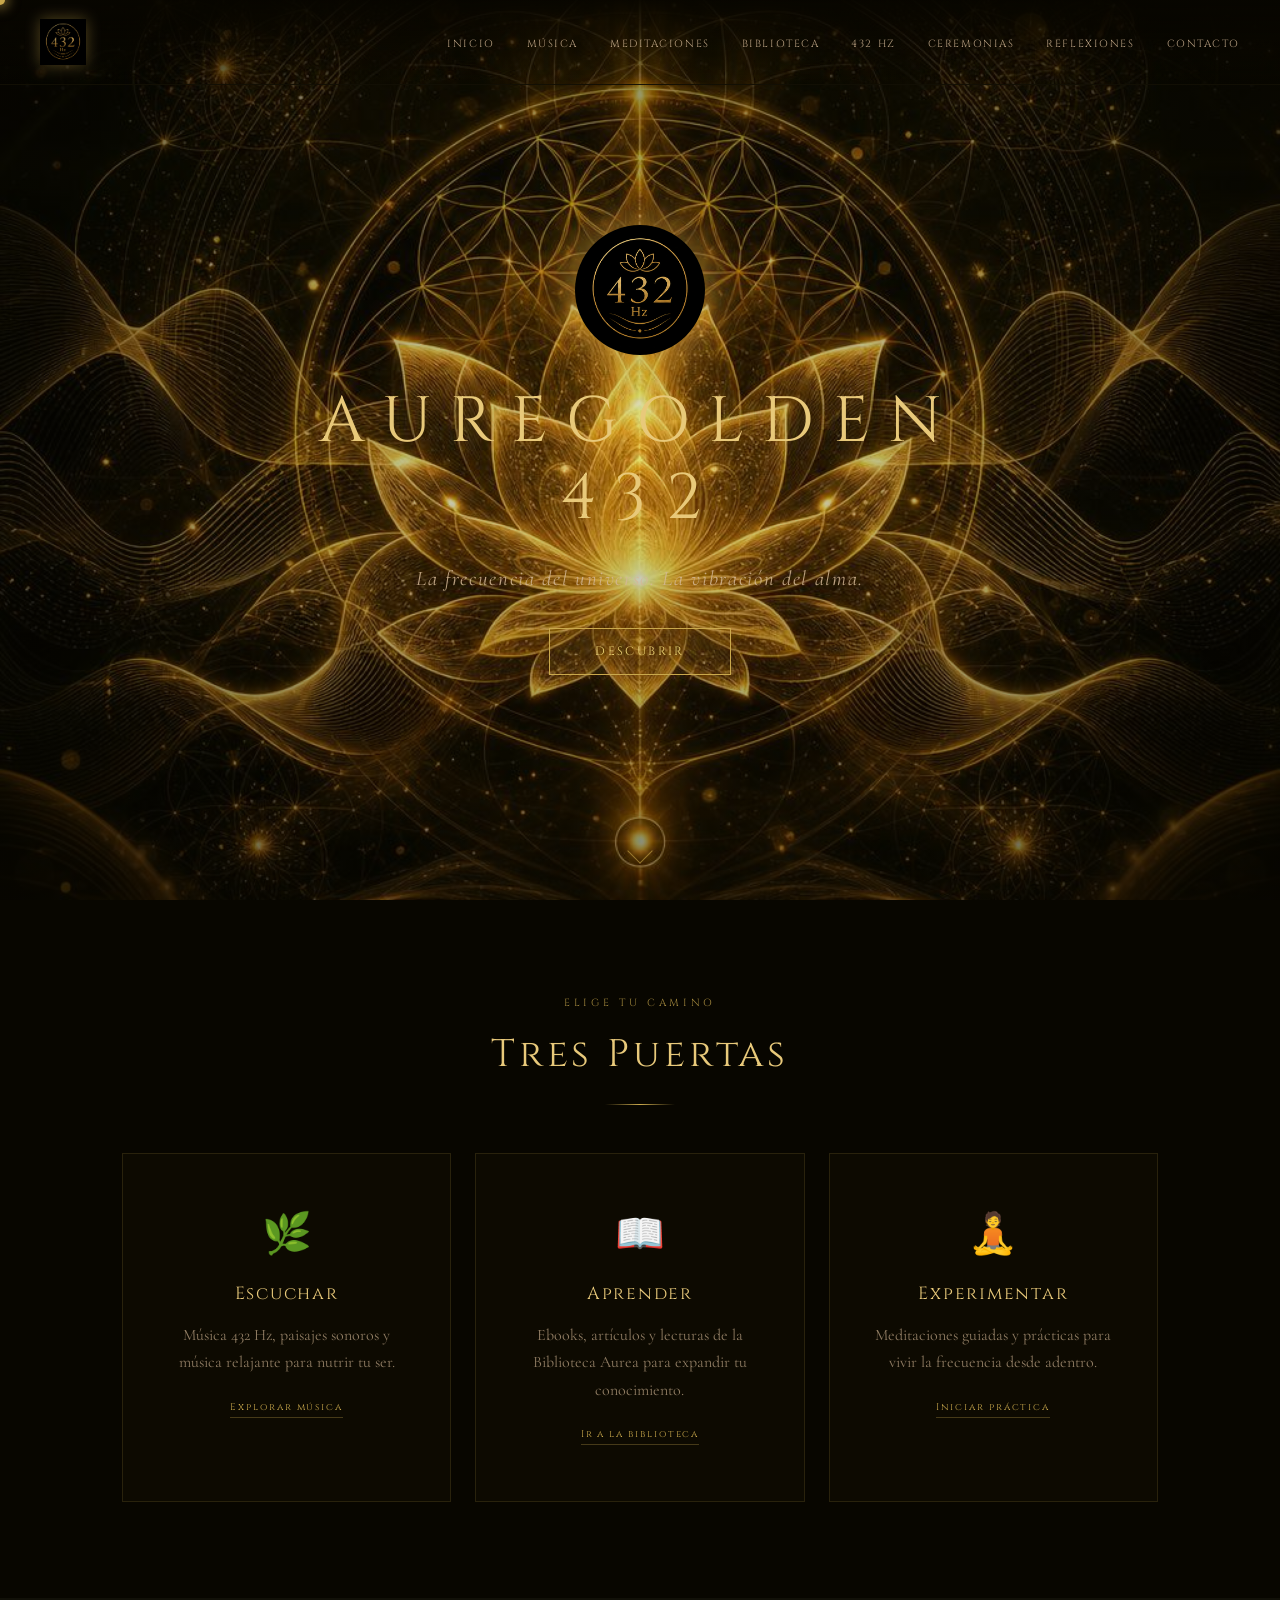
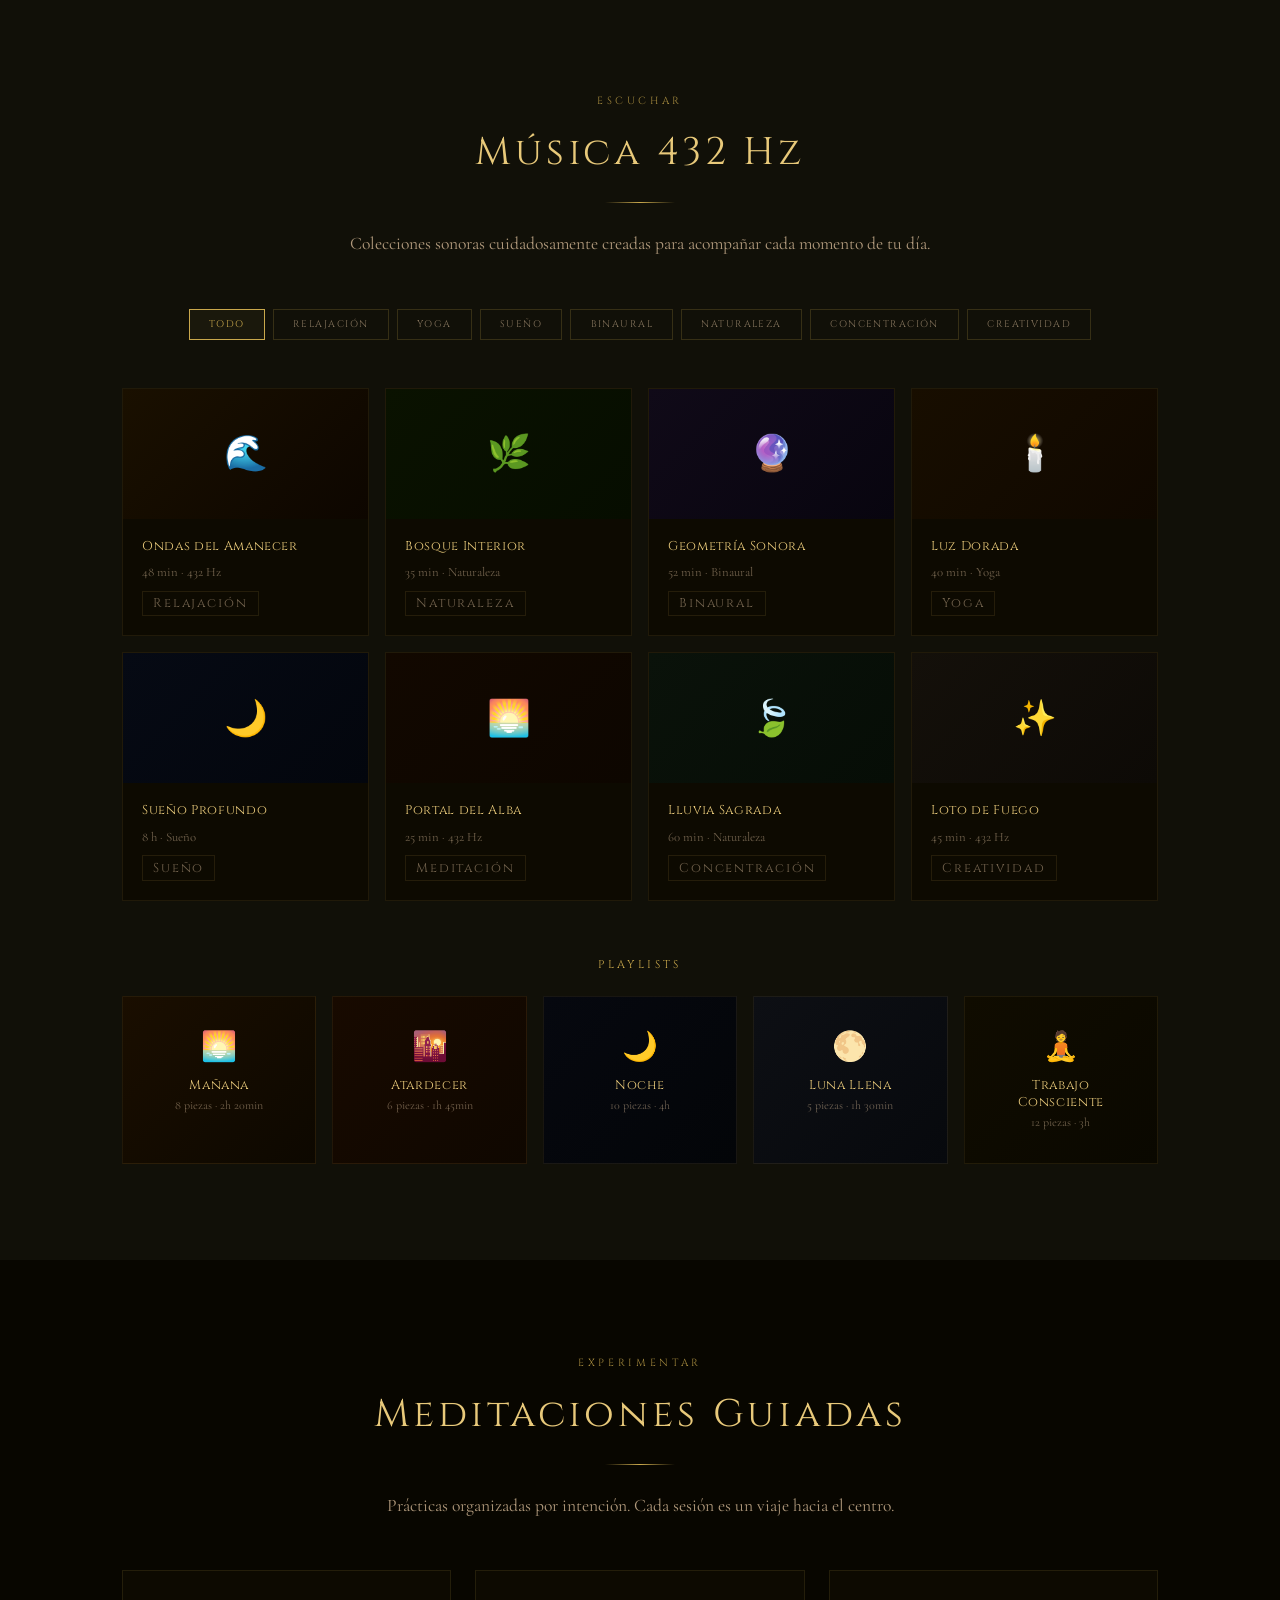
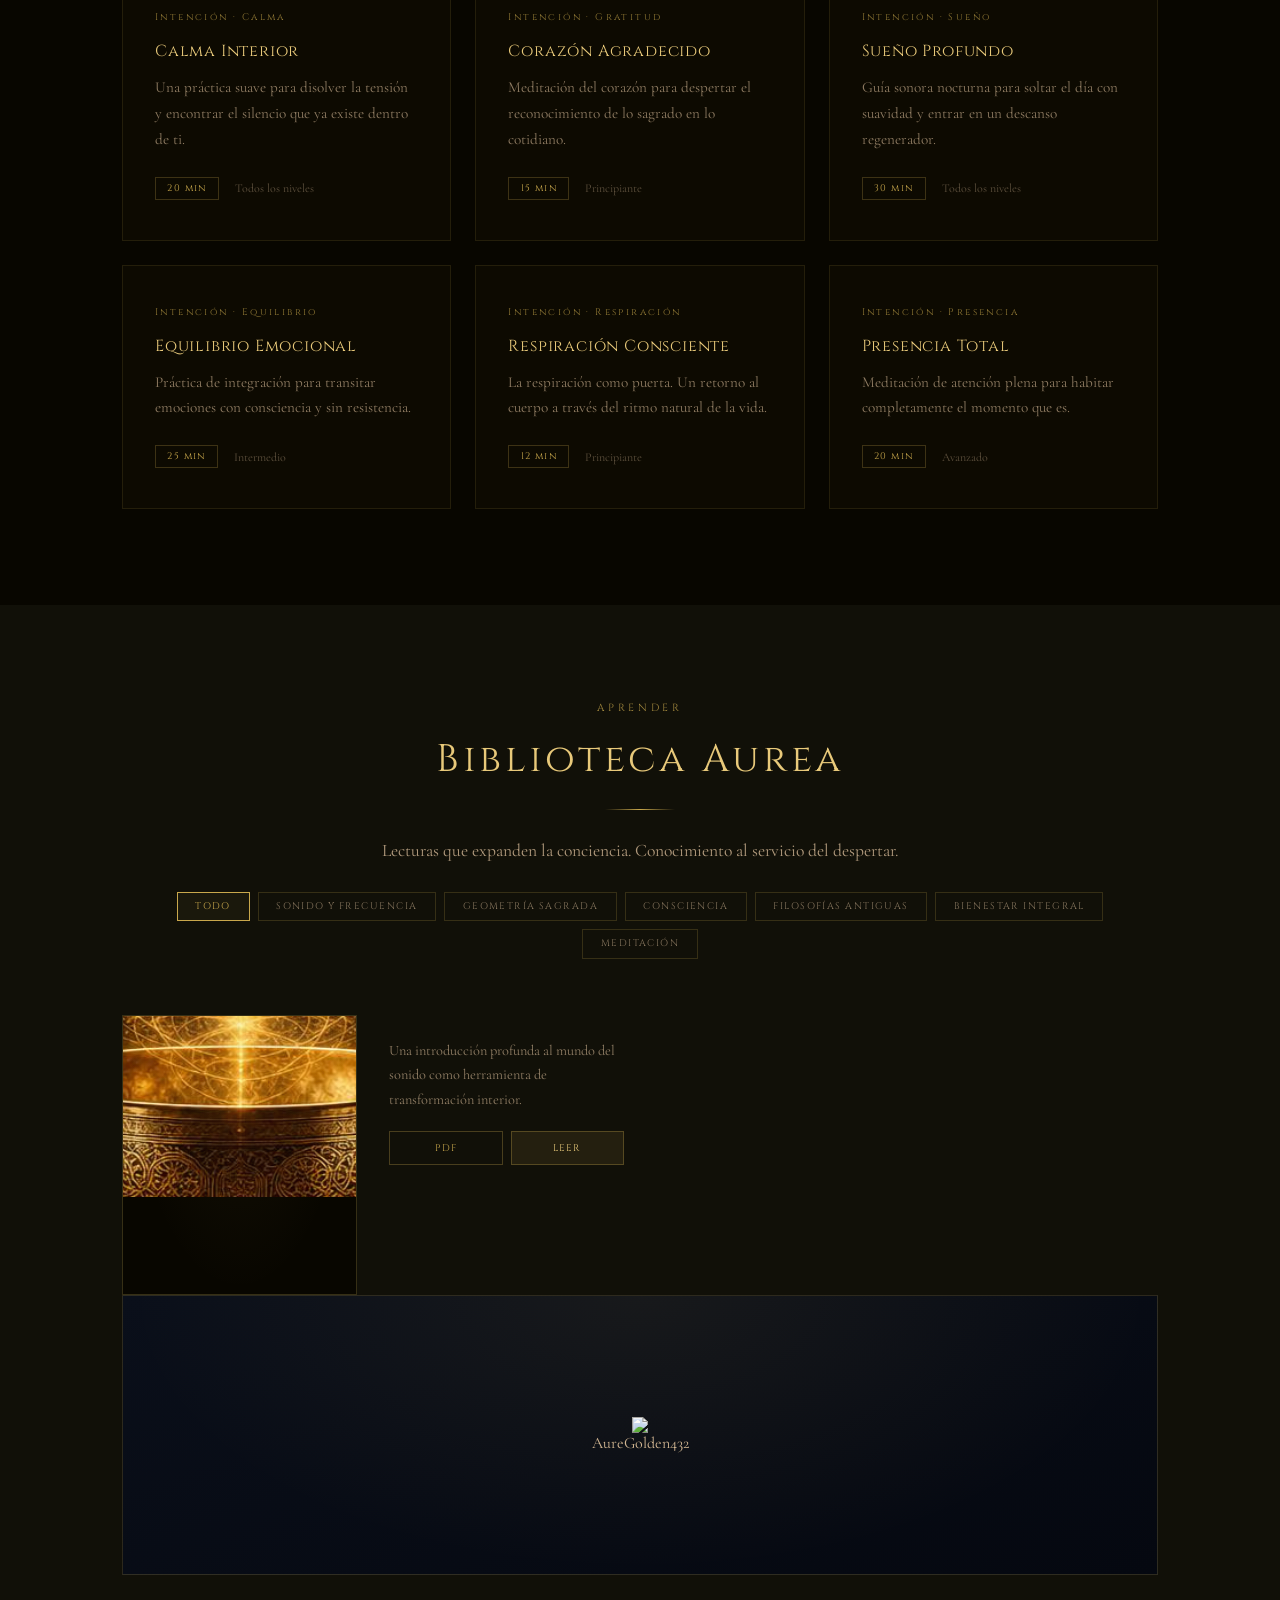
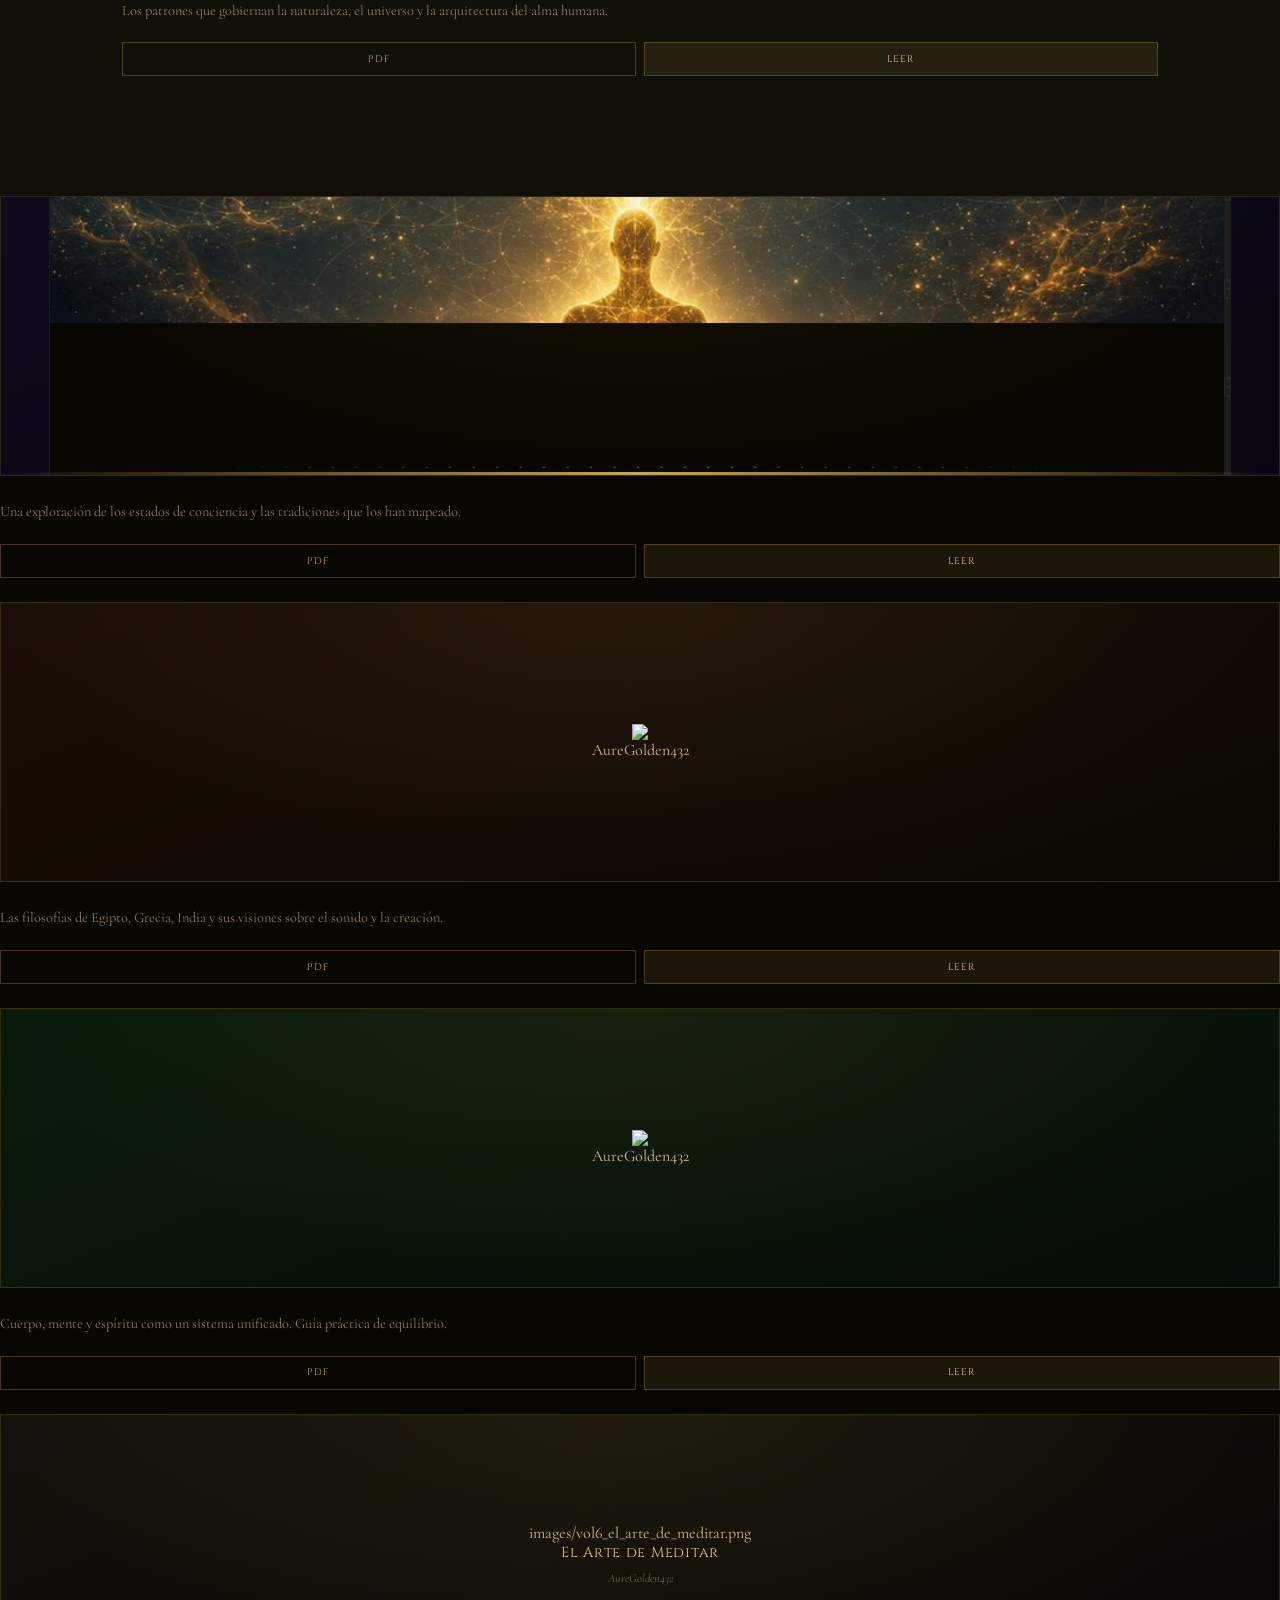
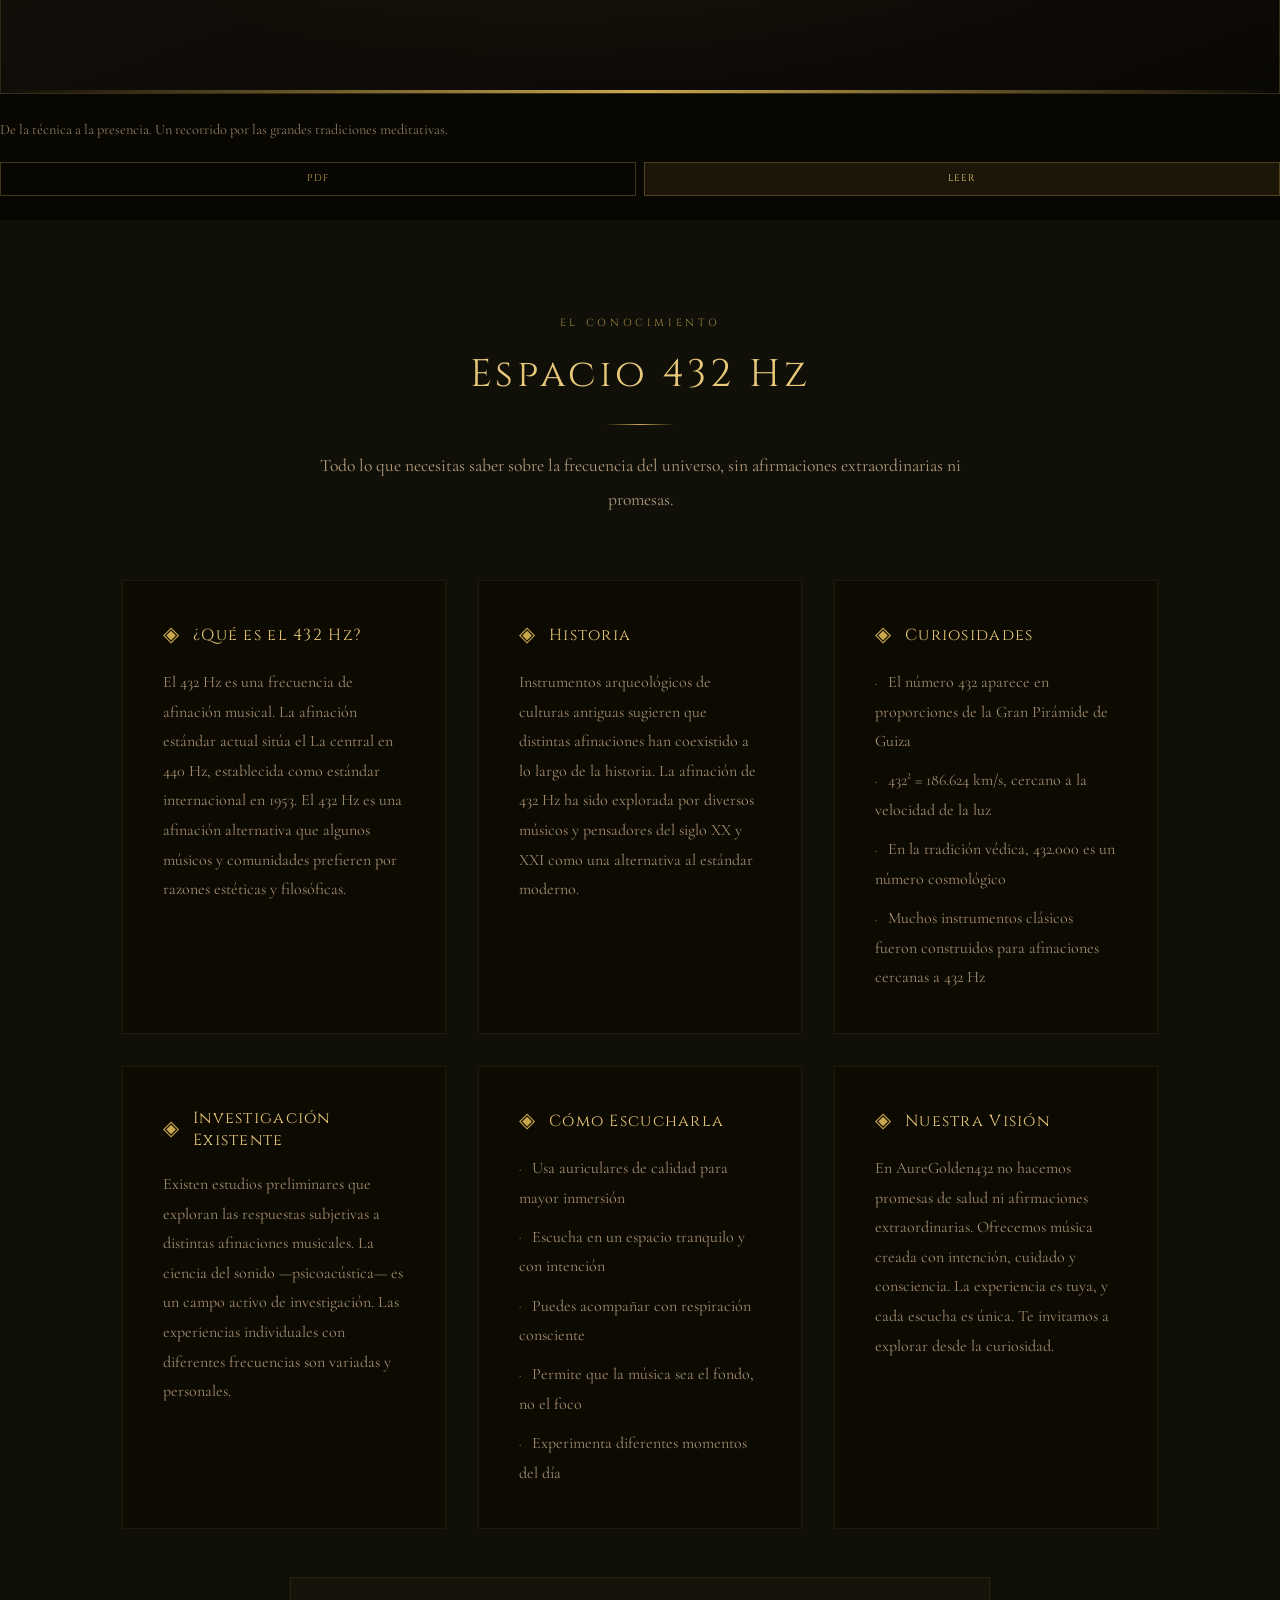
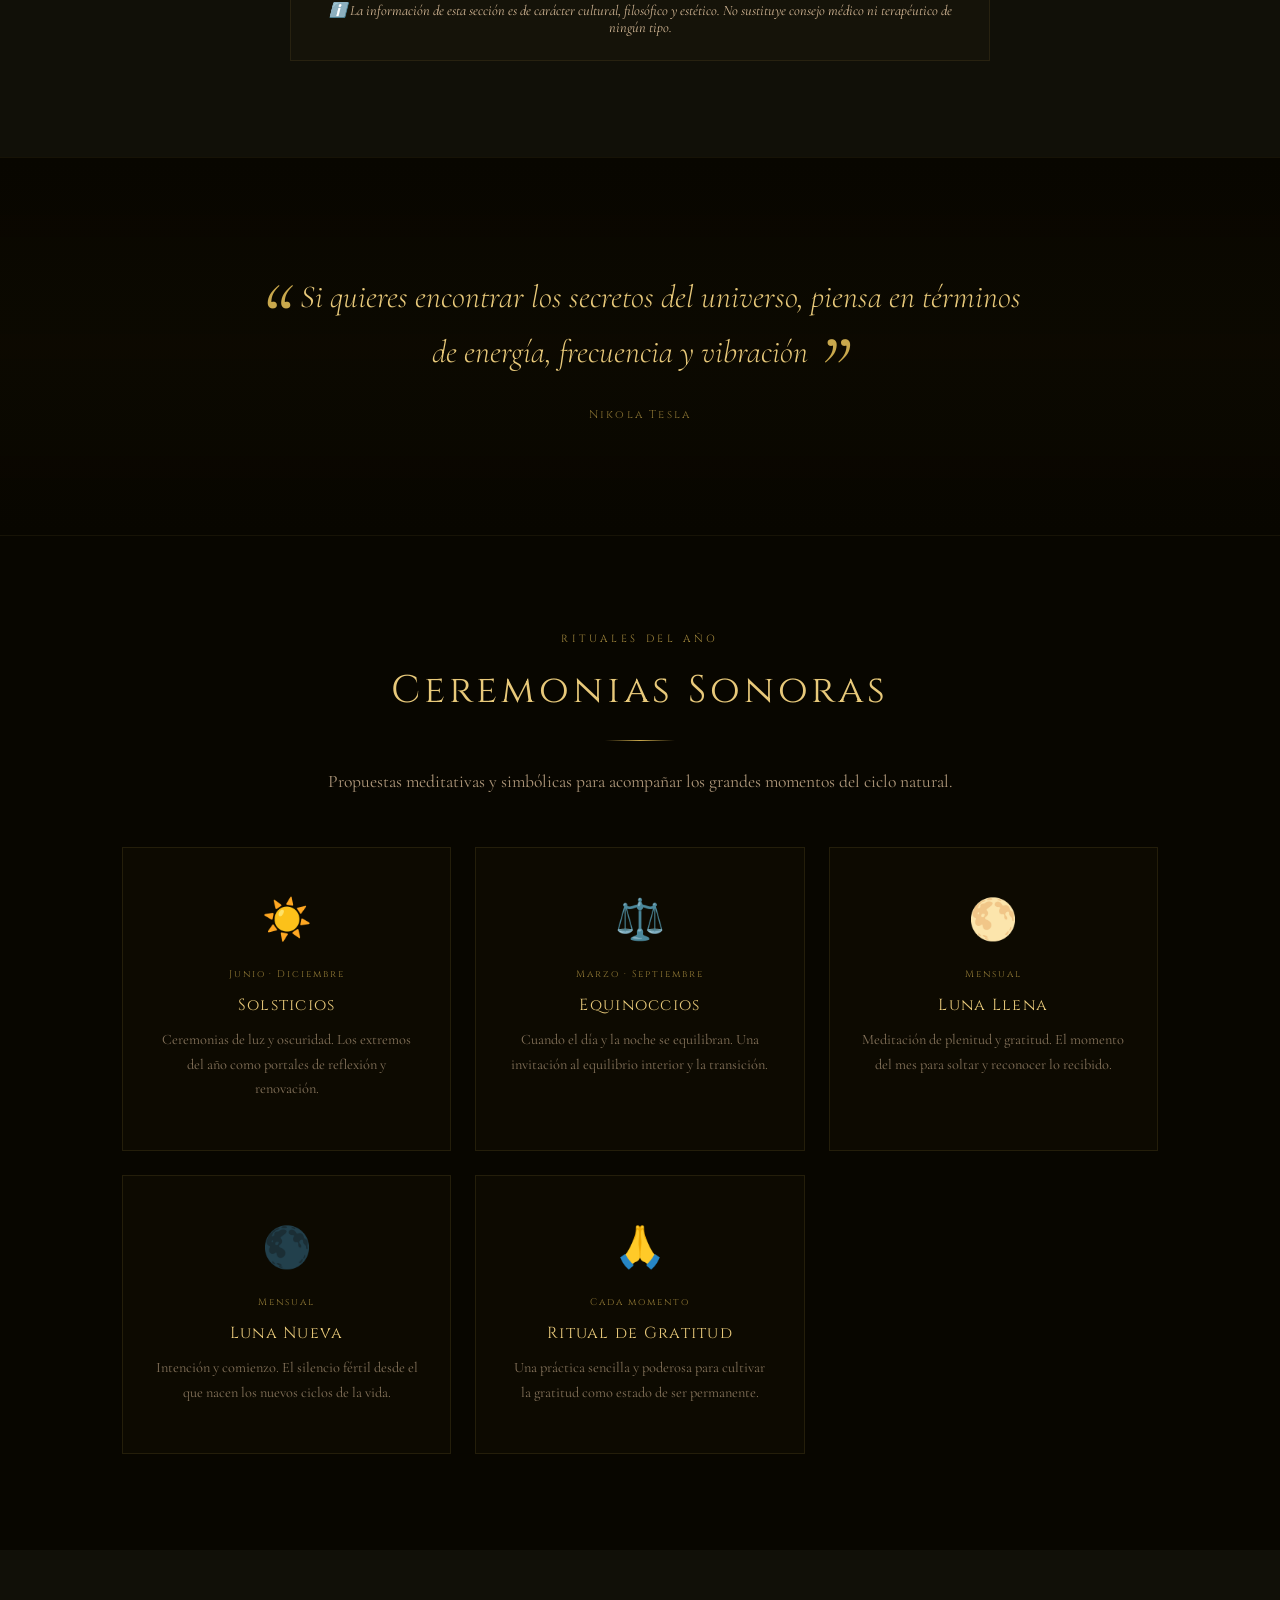
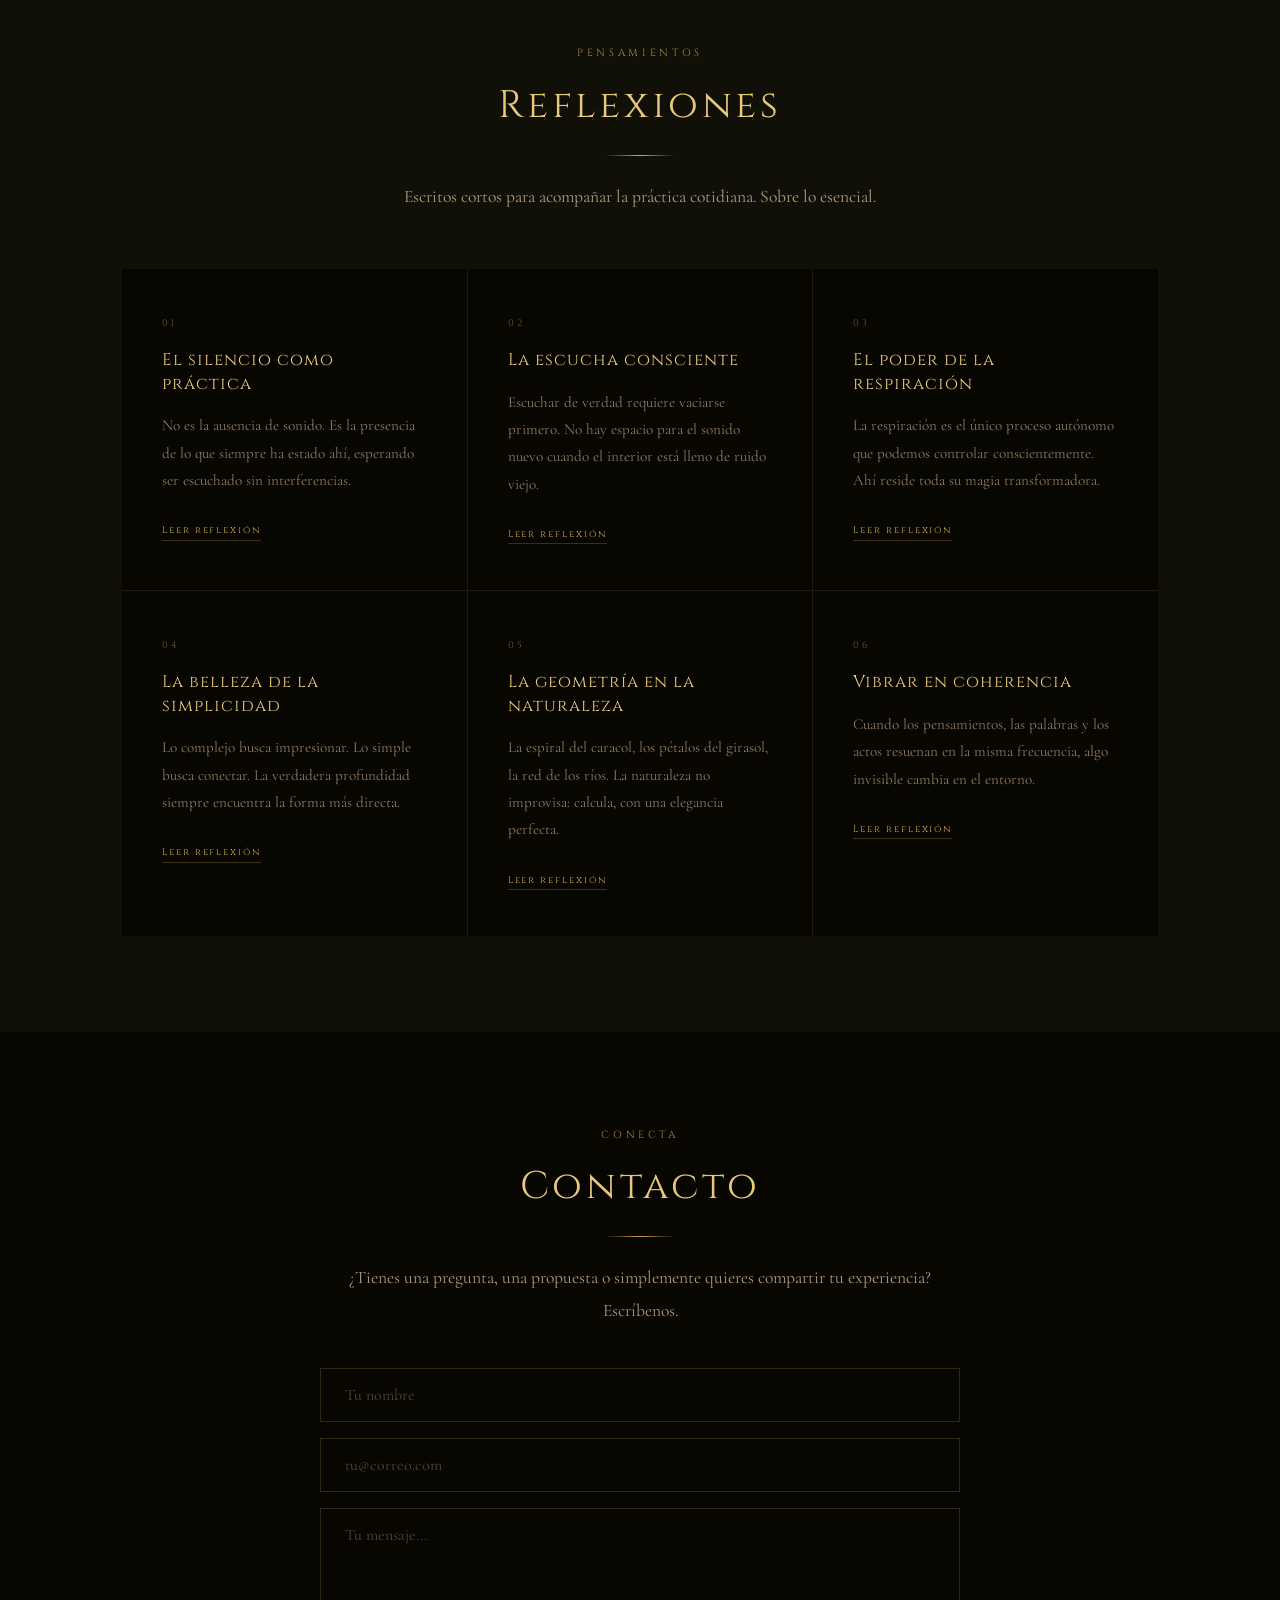
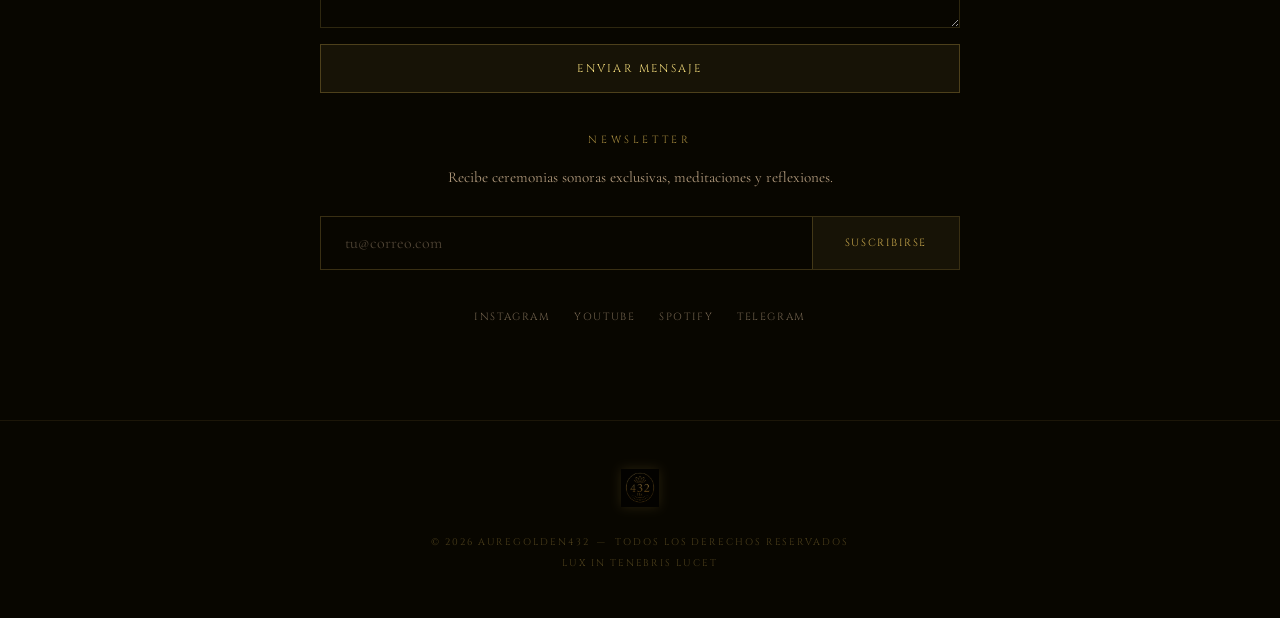
==== commit ce5730fa: "Replace icons with images in libro cards" ====
--- a/index.html
+++ b/index.html
@@ -436,7 +436,7 @@
   <div class="libros-grid">
     <div class="libro-card reveal" style="--pc1:#1a1000;--pc2:#0a0700;">
       <div class="libro-portada">
-        <div class="libro-portada-ico">🎵</div>
+        <img src="images/vol1_el_poder_del_sonido_sagrado.png" alt="El Poder del Sonido Sagrado" style="width:100
         <h4>El Poder del Sonido Sagrado</h4>
         <div class="libro-autor">AureGolden432</div>
         <div class="libro-linea"></div>
@@ -451,7 +451,7 @@
     </div>
     <div class="libro-card reveal" style="--pc1:#0a0f1a;--pc2:#050810;">
       <div class="libro-portada">
-        <div class="libro-portada-ico">🔯</div>
+        <img src="images/vol2_gel_cosmos.png
         <h4>Geometría del Cosmos</h4>
         <div class="libro-autor">AureGolden432</div>
         <div class="libro-linea"></div>
@@ -466,7 +466,7 @@
     </div>
     <div class="libro-card reveal" style="--pc1:#0f0a1a;--pc2:#080510;">
       <div class="libro-portada">
-        <div class="libro-portada-ico">🧠</div>
+        <img src="images/vol3_mapas_de_la_consciencia.png" alt
         <h4>Mapas de la Consciencia</h4>
         <div class="libro-autor">AureGolden432</div>
         <div class="libro-linea"></div>
@@ -481,7 +481,7 @@
     </div>
     <div class="libro-card reveal" style="--pc1:#1a0e05;--pc2:#0d0803;">
       <div class="libro-portada">
-        <div class="libro-portada-ico">🏛️</div>
+        <img src="images/vol4_antigua.png
         <h4>Sabiduría Antigua</h4>
         <div class="libro-autor">AureGolden432</div>
         <div class="libro-linea"></div>
@@ -496,7 +496,7 @@
     </div>
     <div class="libro-card reveal" style="--pc1:#0a1a0a;--pc2:#060d06;">
       <div class="libro-portada">
-        <div class="libro-portada-ico">🌿</div>
+        <img src="images/vol5_bntegral.png
         <h4>Bienestar Integral</h4>
         <div class="libro-autor">AureGolden432</div>
         <div class="libro-linea"></div>
@@ -511,7 +511,7 @@
     </div>
     <div class="libro-card reveal" style="--pc1:#14100a;--pc2:#0a0805;">
       <div class="libro-portada">
-        <div class="libro-portada-ico">🧘</div>
+        images/vol6_el_arte_de_meditar.png
         <h4>El Arte de Meditar</h4>
         <div class="libro-autor">AureGolden432</div>
         <div class="libro-linea"></div>
@@ -756,4 +756,4 @@
   });
 </script>
 </body>
-</html>+</html>
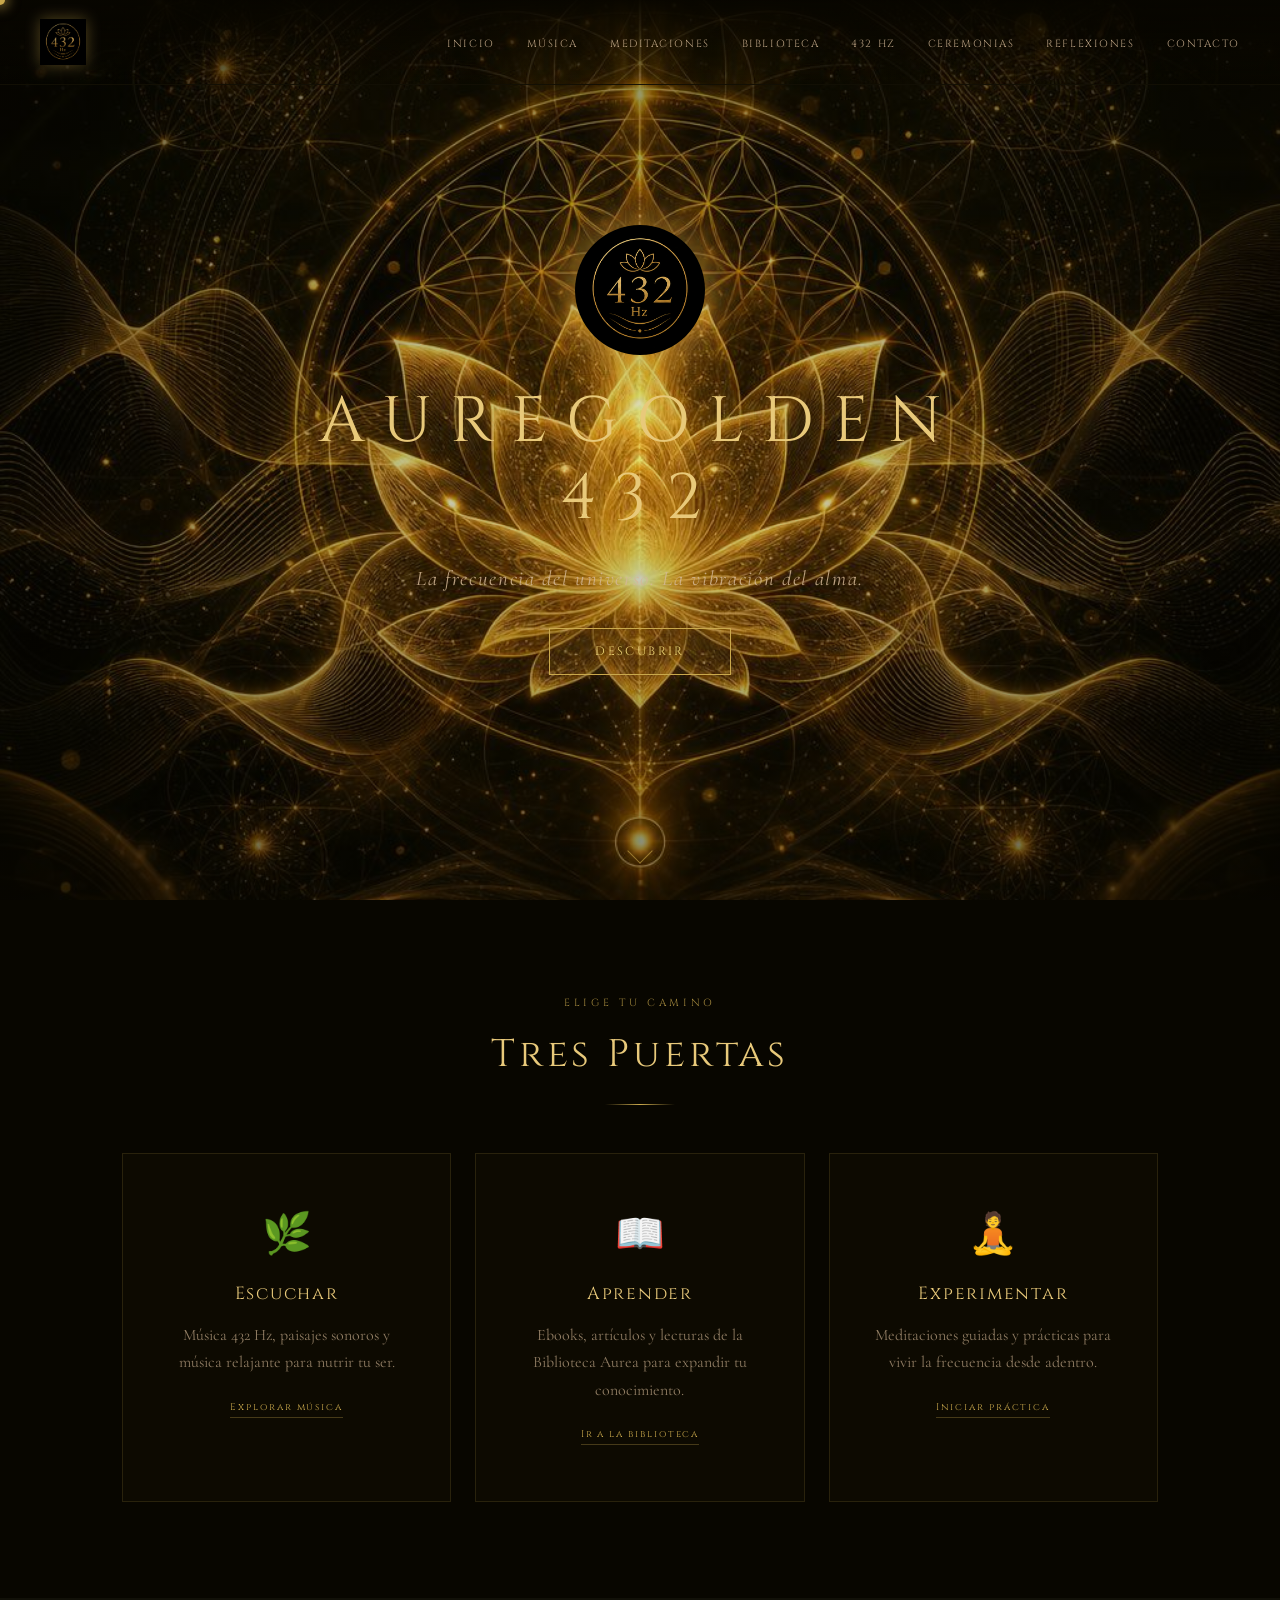
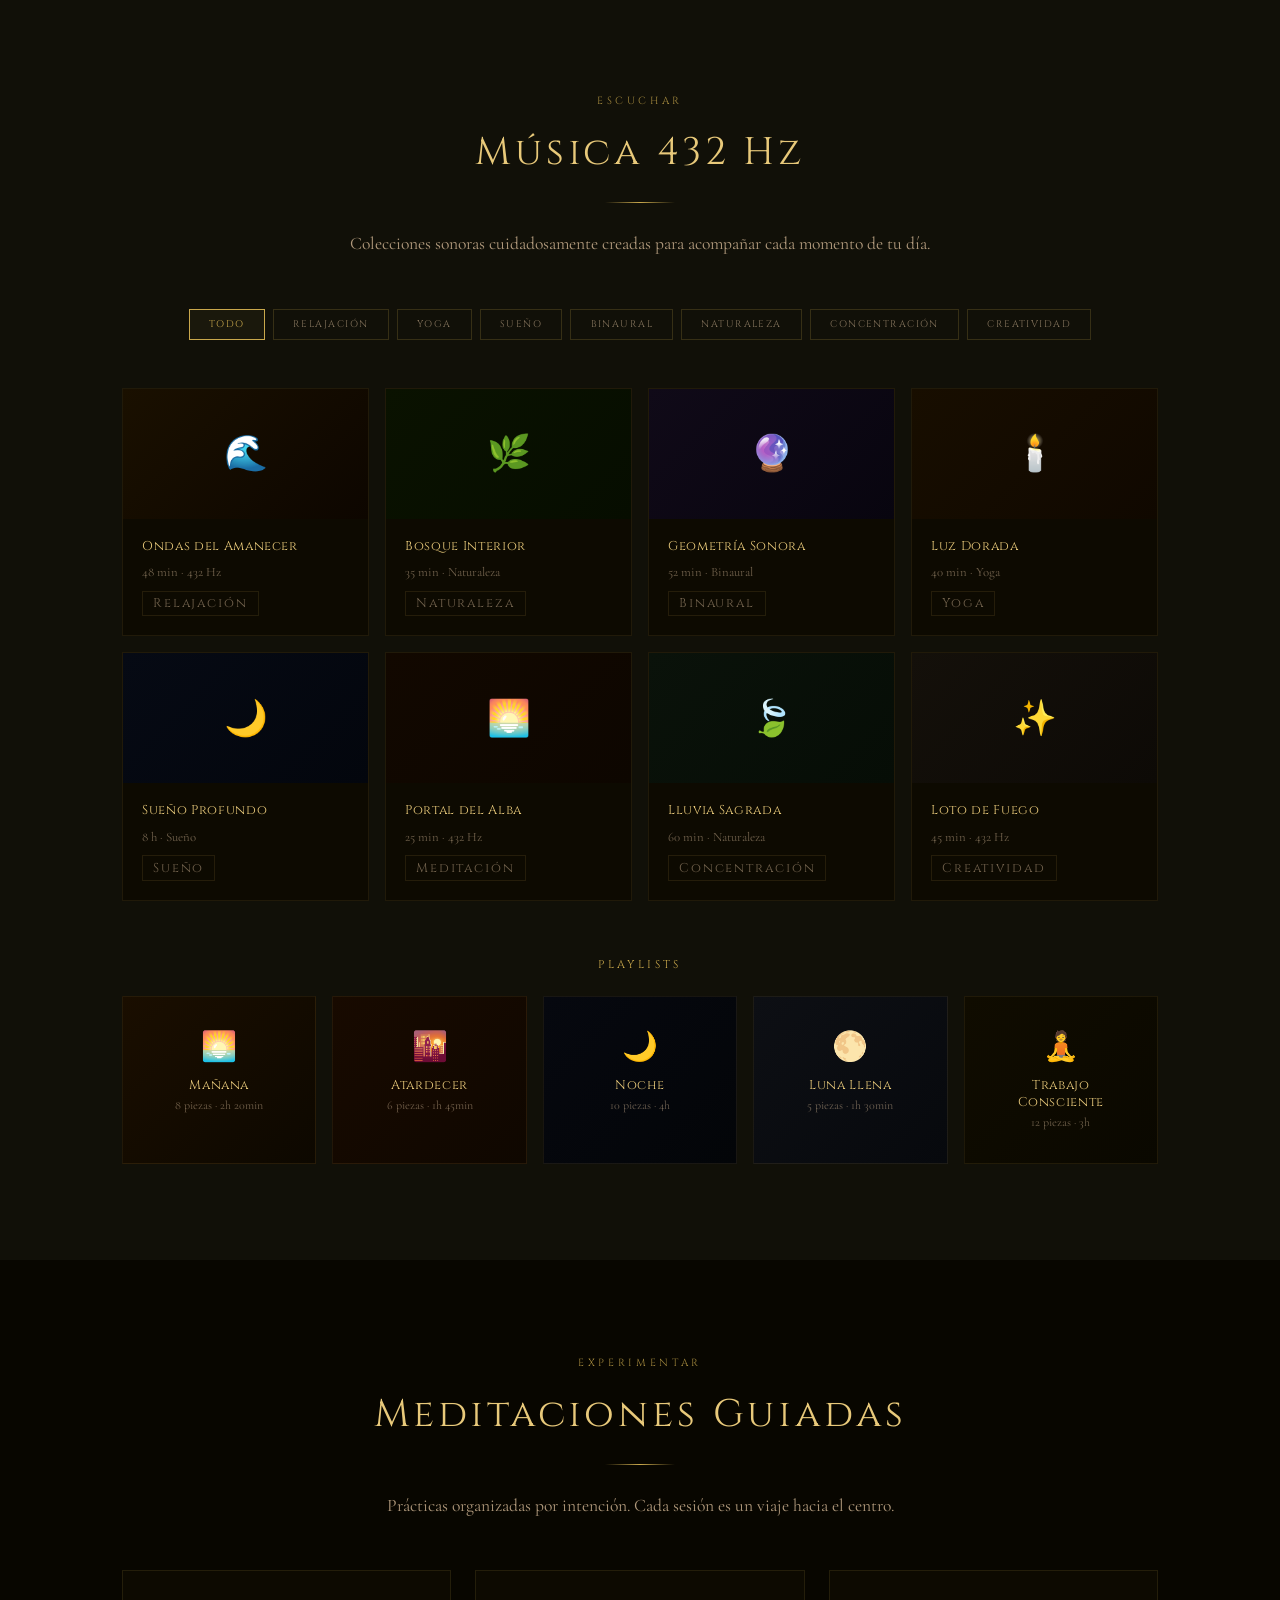
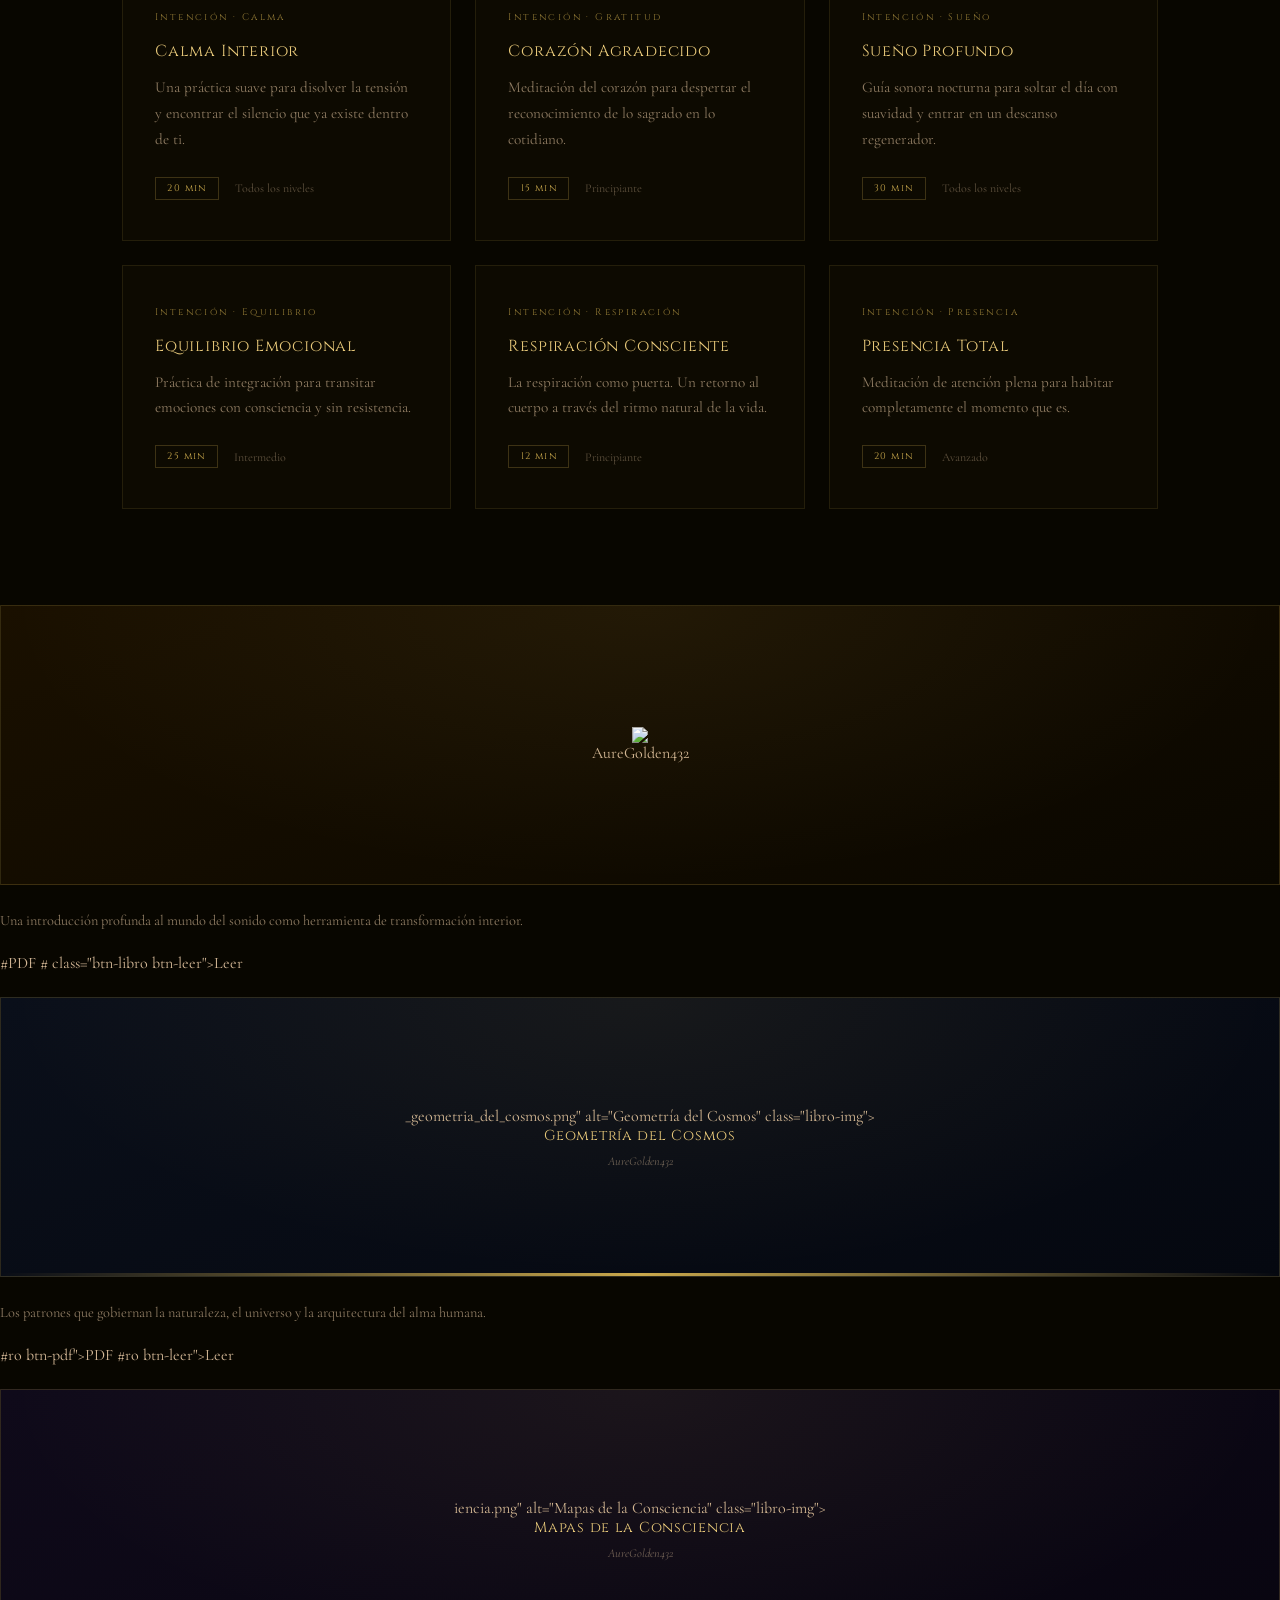
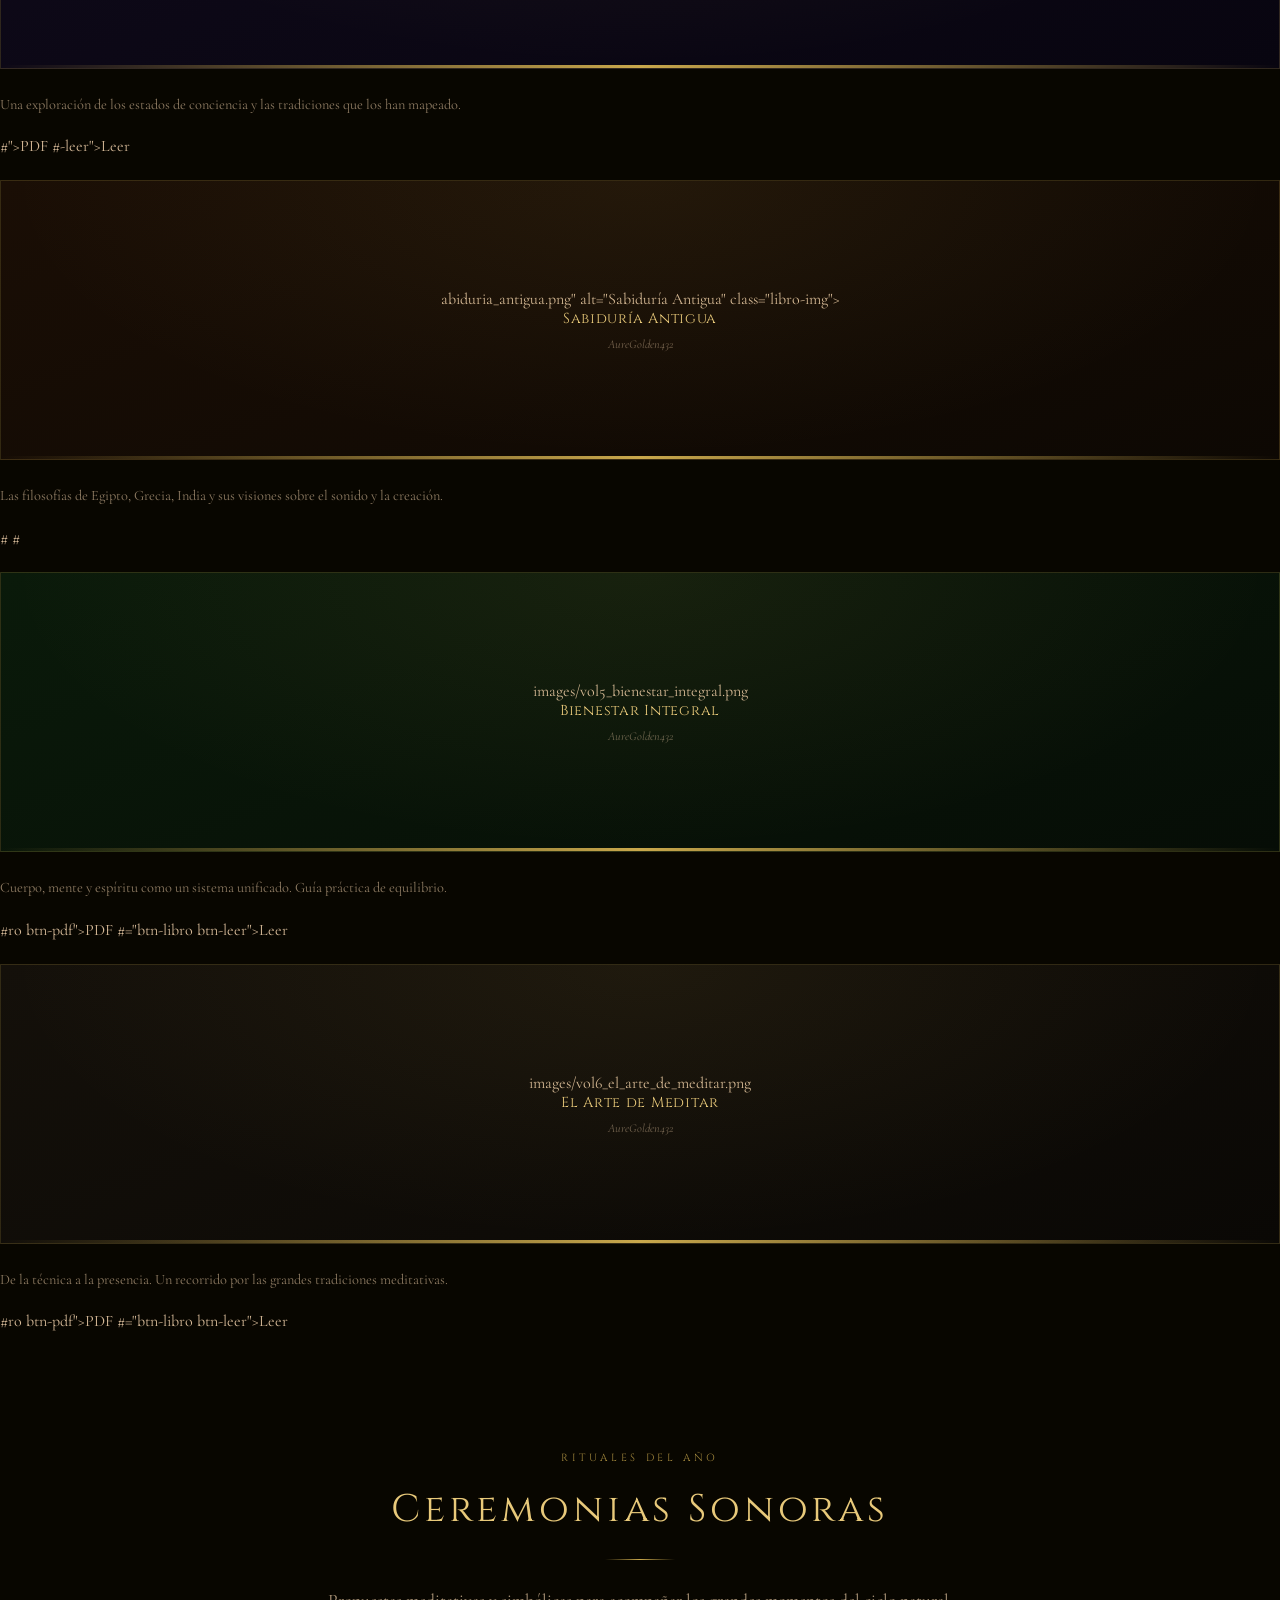
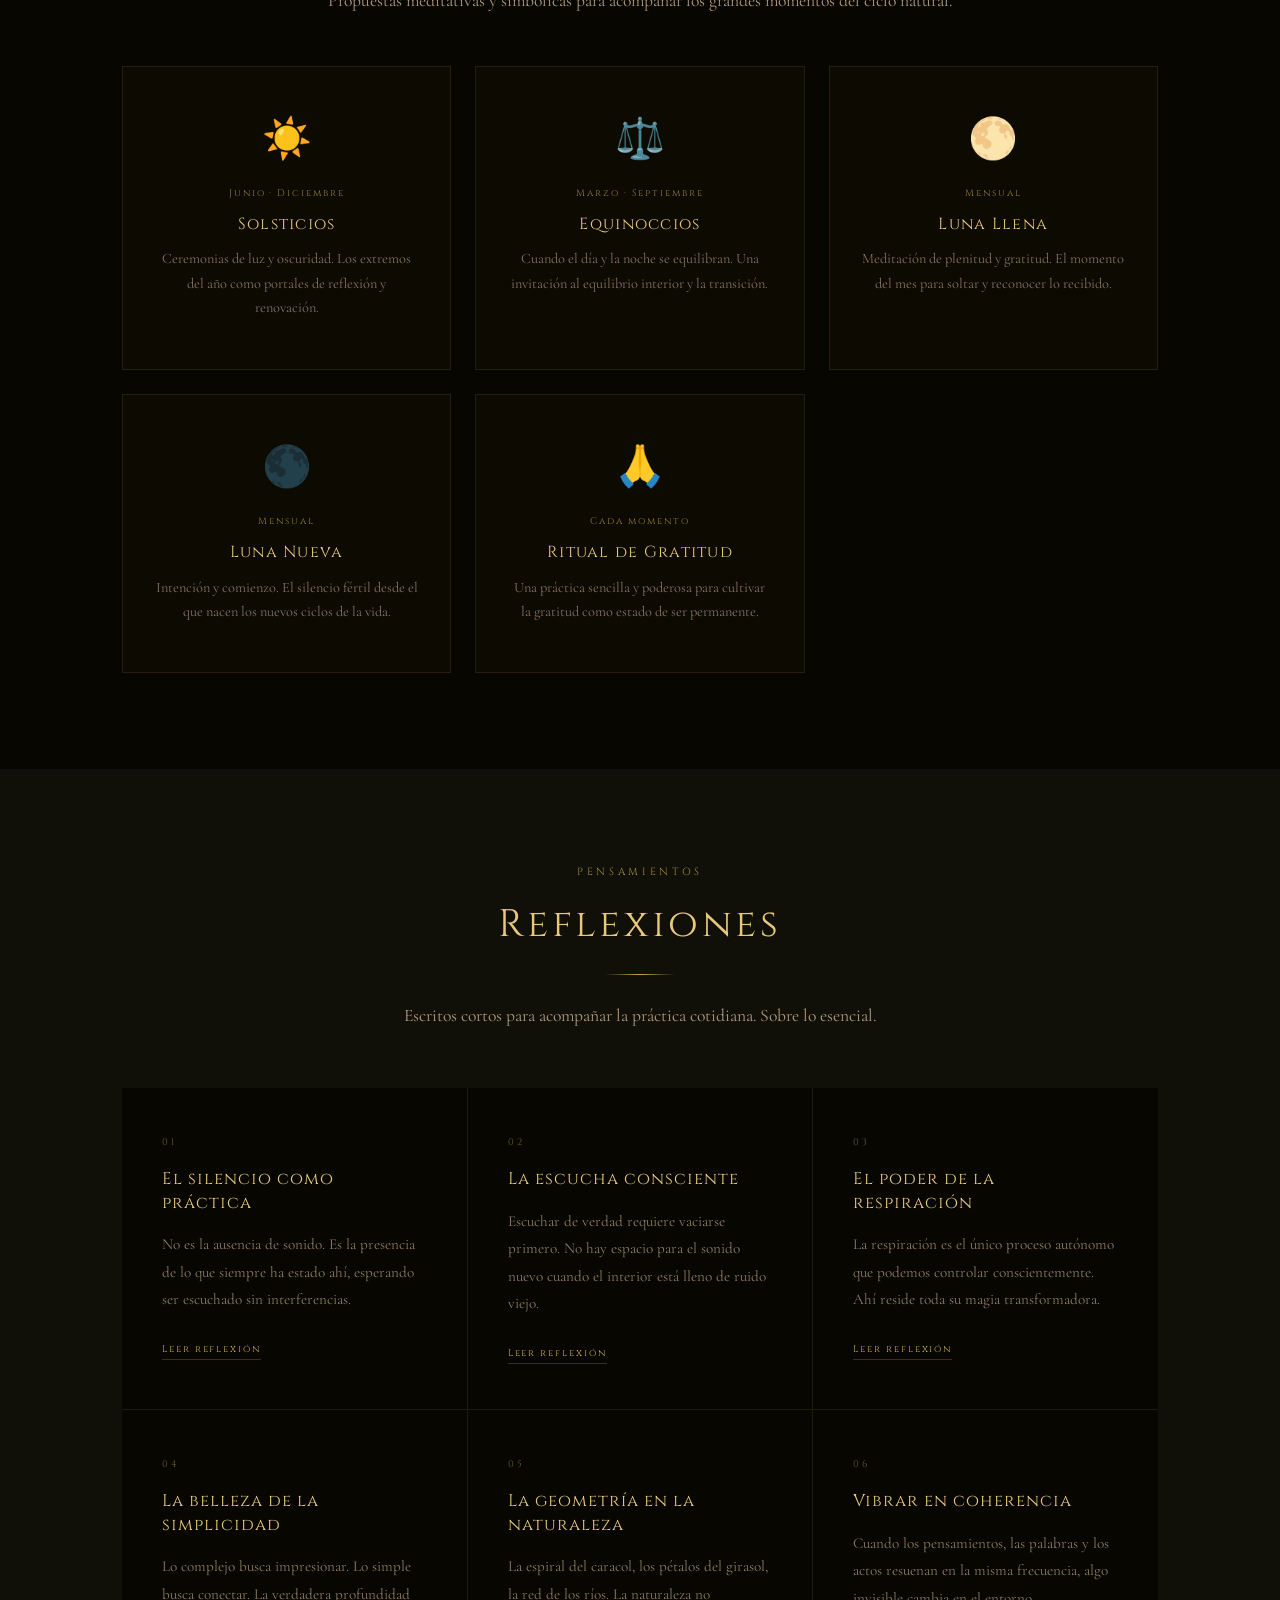
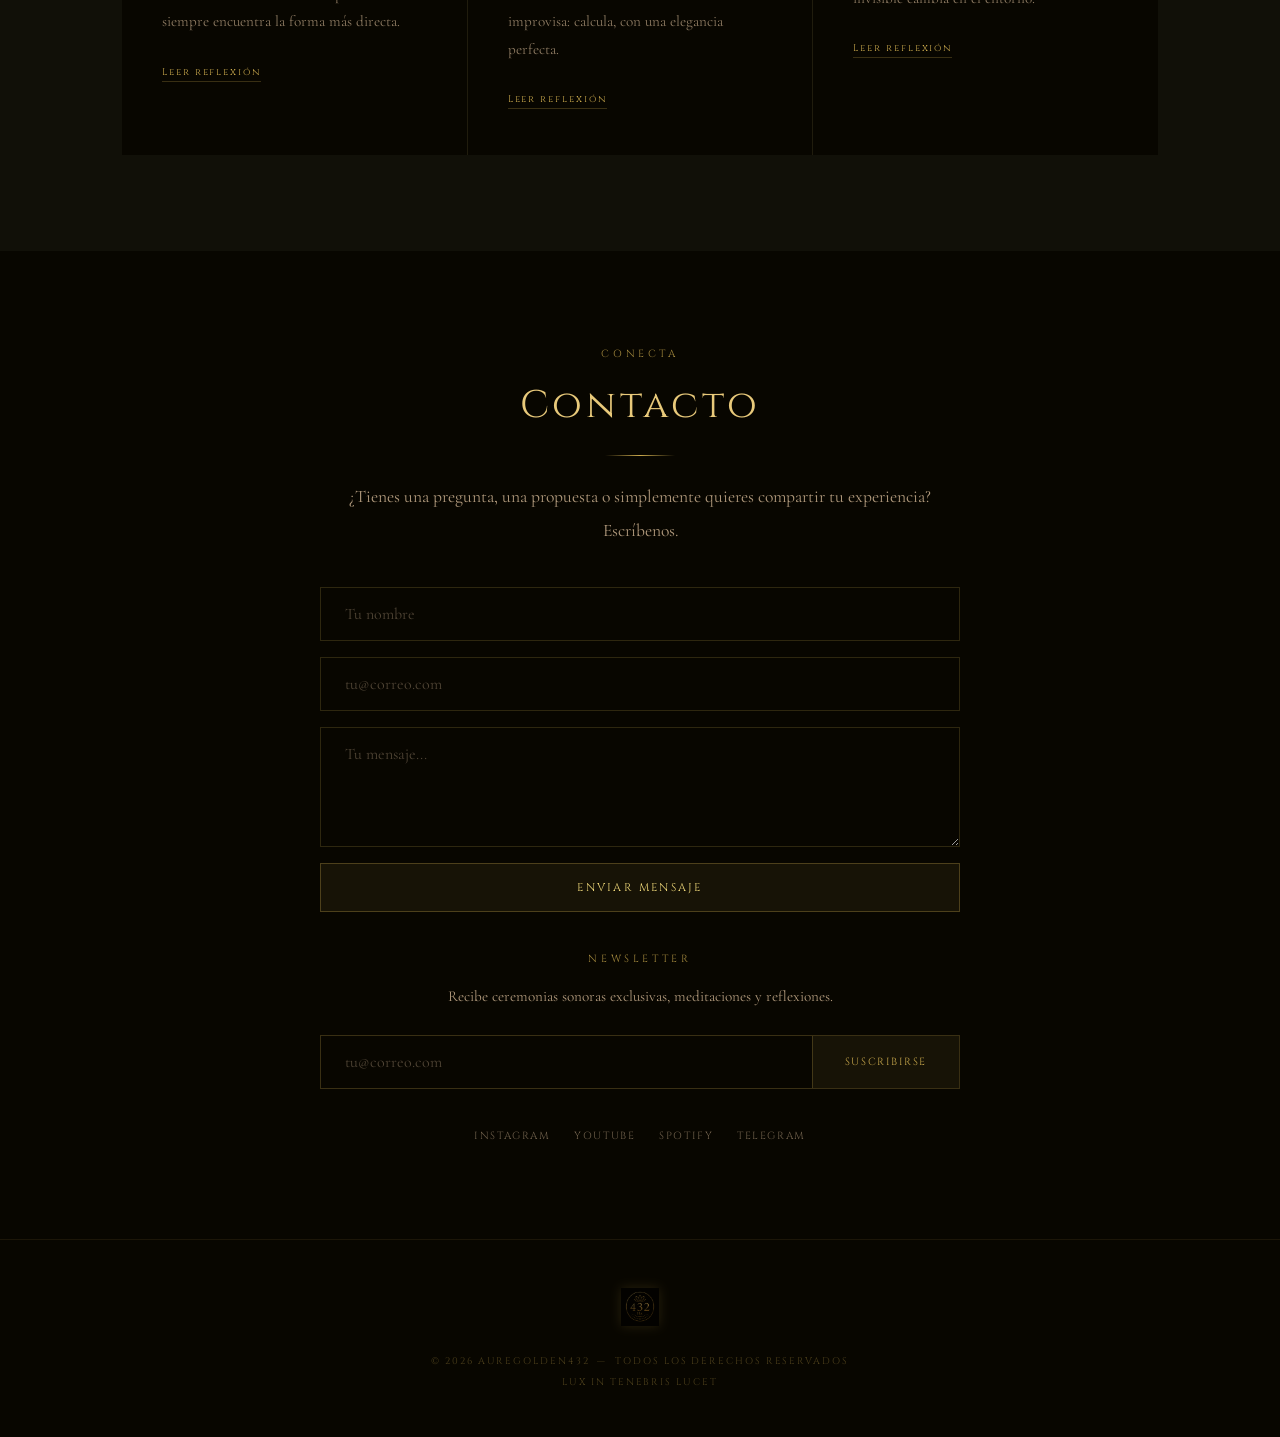
==== commit 919ed603: "Update index.html" ====
--- a/index.html
+++ b/index.html
@@ -416,178 +416,107 @@
 </section>
 
 <!-- BIBLIOTECA AUREA -->
-<div class="sec-bg">
-<section id="biblioteca" class="sec">
-  <div class="biblioteca-header reveal">
-    <div class="sec-label">Aprender</div>
-    <h2 class="sec-title">Biblioteca Aurea</h2>
-    <div class="divider center"></div>
-    <p class="body-text" style="margin:0 auto;">Lecturas que expanden la conciencia. Conocimiento al servicio del despertar.</p>
-    <div class="biblioteca-cats">
-      <button class="cat-btn active">Todo</button>
-      <button class="cat-btn">Sonido y Frecuencia</button>
-      <button class="cat-btn">Geometría Sagrada</button>
-      <button class="cat-btn">Consciencia</button>
-      <button class="cat-btn">Filosofías Antiguas</button>
-      <button class="cat-btn">Bienestar Integral</button>
-      <button class="cat-btn">Meditación</button>
-    </div>
-  </div>
-  <div class="libros-grid">
-    <div class="libro-card reveal" style="--pc1:#1a1000;--pc2:#0a0700;">
-      <div class="libro-portada">
-        <img src="images/vol1_el_poder_del_sonido_sagrado.png" alt="El Poder del Sonido Sagrado" style="width:100
-        <h4>El Poder del Sonido Sagrado</h4>
-        <div class="libro-autor">AureGolden432</div>
-        <div class="libro-linea"></div>
-      </div>
-      <div class="libro-body">
-        <p>Una introducción profunda al mundo del sonido como herramienta de transformación interior.</p>
-        <div class="libro-btns">
-          <a href="#" class="btn-libro btn-pdf">PDF</a>
-          <a href="#" class="btn-libro btn-leer">Leer</a>
-        </div>
-      </div>
-    </div>
-    <div class="libro-card reveal" style="--pc1:#0a0f1a;--pc2:#050810;">
-      <div class="libro-portada">
-        <img src="images/vol2_gel_cosmos.png
-        <h4>Geometría del Cosmos</h4>
-        <div class="libro-autor">AureGolden432</div>
-        <div class="libro-linea"></div>
-      </div>
-      <div class="libro-body">
-        <p>Los patrones que gobiernan la naturaleza, el universo y la arquitectura del alma humana.</p>
-        <div class="libro-btns">
-          <a href="#" class="btn-libro btn-pdf">PDF</a>
-          <a href="#" class="btn-libro btn-leer">Leer</a>
-        </div>
-      </div>
-    </div>
-    <div class="libro-card reveal" style="--pc1:#0f0a1a;--pc2:#080510;">
-      <div class="libro-portada">
-        <img src="images/vol3_mapas_de_la_consciencia.png" alt
-        <h4>Mapas de la Consciencia</h4>
-        <div class="libro-autor">AureGolden432</div>
-        <div class="libro-linea"></div>
-      </div>
-      <div class="libro-body">
-        <p>Una exploración de los estados de conciencia y las tradiciones que los han mapeado.</p>
-        <div class="libro-btns">
-          <a href="#" class="btn-libro btn-pdf">PDF</a>
-          <a href="#" class="btn-libro btn-leer">Leer</a>
-        </div>
-      </div>
-    </div>
-    <div class="libro-card reveal" style="--pc1:#1a0e05;--pc2:#0d0803;">
-      <div class="libro-portada">
-        <img src="images/vol4_antigua.png
-        <h4>Sabiduría Antigua</h4>
-        <div class="libro-autor">AureGolden432</div>
-        <div class="libro-linea"></div>
-      </div>
-      <div class="libro-body">
-        <p>Las filosofías de Egipto, Grecia, India y sus visiones sobre el sonido y la creación.</p>
-        <div class="libro-btns">
-          <a href="#" class="btn-libro btn-pdf">PDF</a>
-          <a href="#" class="btn-libro btn-leer">Leer</a>
-        </div>
-      </div>
-    </div>
-    <div class="libro-card reveal" style="--pc1:#0a1a0a;--pc2:#060d06;">
-      <div class="libro-portada">
-        <img src="images/vol5_bntegral.png
-        <h4>Bienestar Integral</h4>
-        <div class="libro-autor">AureGolden432</div>
-        <div class="libro-linea"></div>
-      </div>
-      <div class="libro-body">
-        <p>Cuerpo, mente y espíritu como un sistema unificado. Guía práctica de equilibrio.</p>
-        <div class="libro-btns">
-          <a href="#" class="btn-libro btn-pdf">PDF</a>
-          <a href="#" class="btn-libro btn-leer">Leer</a>
-        </div>
-      </div>
-    </div>
-    <div class="libro-card reveal" style="--pc1:#14100a;--pc2:#0a0805;">
-      <div class="libro-portada">
-        images/vol6_el_arte_de_meditar.png
-        <h4>El Arte de Meditar</h4>
-        <div class="libro-autor">AureGolden432</div>
-        <div class="libro-linea"></div>
-      </div>
-      <div class="libro-body">
-        <p>De la técnica a la presencia. Un recorrido por las grandes tradiciones meditativas.</p>
-        <div class="libro-btns">
-          <a href="#" class="btn-libro btn-pdf">PDF</a>
-          <a href="#" class="btn-libro btn-leer">Leer</a>
-        </div>
-      </div>
-    </div>
-  </div>
-</section>
-</div>
-
-<!-- ESPACIO 432 Hz -->
-<div id="espacio432" class="sec-bg">
-<div class="espacio-inner">
-  <div class="espacio-header reveal">
-    <div class="sec-label">El conocimiento</div>
-    <h2 class="sec-title">Espacio 432 Hz</h2>
-    <div class="divider center"></div>
-    <p class="body-text" style="margin:0 auto;">Todo lo que necesitas saber sobre la frecuencia del universo, sin afirmaciones extraordinarias ni promesas.</p>
-  </div>
-  <div class="espacio-grid">
-    <div class="espacio-bloque reveal">
-      <h3><span>◈</span> ¿Qué es el 432 Hz?</h3>
-      <p>El 432 Hz es una frecuencia de afinación musical. La afinación estándar actual sitúa el La central en 440 Hz, establecida como estándar internacional en 1953. El 432 Hz es una afinación alternativa que algunos músicos y comunidades prefieren por razones estéticas y filosóficas.</p>
-    </div>
-    <div class="espacio-bloque reveal">
-      <h3><span>◈</span> Historia</h3>
-      <p>Instrumentos arqueológicos de culturas antiguas sugieren que distintas afinaciones han coexistido a lo largo de la historia. La afinación de 432 Hz ha sido explorada por diversos músicos y pensadores del siglo XX y XXI como una alternativa al estándar moderno.</p>
-    </div>
-    <div class="espacio-bloque reveal">
-      <h3><span>◈</span> Curiosidades</h3>
-      <ul>
-        <li>El número 432 aparece en proporciones de la Gran Pirámide de Guiza</li>
-        <li>432² = 186.624 km/s, cercano a la velocidad de la luz</li>
-        <li>En la tradición védica, 432.000 es un número cosmológico</li>
-        <li>Muchos instrumentos clásicos fueron construidos para afinaciones cercanas a 432 Hz</li>
-      </ul>
-    </div>
-    <div class="espacio-bloque reveal">
-      <h3><span>◈</span> Investigación Existente</h3>
-      <p>Existen estudios preliminares que exploran las respuestas subjetivas a distintas afinaciones musicales. La ciencia del sonido —psicoacústica— es un campo activo de investigación. Las experiencias individuales con diferentes frecuencias son variadas y personales.</p>
-    </div>
-    <div class="espacio-bloque reveal">
-      <h3><span>◈</span> Cómo Escucharla</h3>
-      <ul>
-        <li>Usa auriculares de calidad para mayor inmersión</li>
-        <li>Escucha en un espacio tranquilo y con intención</li>
-        <li>Puedes acompañar con respiración consciente</li>
-        <li>Permite que la música sea el fondo, no el foco</li>
-        <li>Experimenta diferentes momentos del día</li>
-      </ul>
-    </div>
-    <div class="espacio-bloque reveal">
-      <h3><span>◈</span> Nuestra Visión</h3>
-      <p>En AureGolden432 no hacemos promesas de salud ni afirmaciones extraordinarias. Ofrecemos música creada con intención, cuidado y consciencia. La experiencia es tuya, y cada escucha es única. Te invitamos a explorar desde la curiosidad.</p>
-    </div>
-  </div>
-  <div class="espacio-nota reveal">
-    ℹ️ La información de esta sección es de carácter cultural, filosófico y estético. No sustituye consejo médico ni terapéutico de ningún tipo.
-  </div>
-</div>
-</div>
-
-<!-- CITA -->
-<div id="cita">
-  <div class="reveal">
-    <blockquote>Si quieres encontrar los secretos del universo, piensa en términos de energía, frecuencia y vibración</blockquote>
-    <cite>Nikola Tesla</cite>
-  </div>
-</div>
-
+<!-- LIBRO 1 -->
+<div class="libro-card reveal" style="--pc1:#1a1000;--pc2:#0a0700;">
+  <div class="libro-portada">
+    <img src="images/der_del_sonido_sagrado.png
+    <h4>El Poder del Sonido Sagrado</h4>
+    <div class="libro-autor">AureGolden432</div>
+    <div class="libro-linea"></div>
+  </div>
+  <div class="libro-body">
+    <p>Una introducción profunda al mundo del sonido como herramienta de transformación interior.</p>
+    <div class="libro-btns">
+      #PDF</a>
+      # class="btn-libro btn-leer">Leer</a>
+    </div>
+  </div>
+</div>
+
+<!-- LIBRO 2 -->
+<div class="libro-card reveal" style="--pc1:#0a0f1a;--pc2:#050810;">
+  <div class="libro-portada">
+    _geometria_del_cosmos.png" alt="Geometría del Cosmos" class="libro-img">
+    <h4>Geometría del Cosmos</h4>
+    <div class="libro-autor">AureGolden432</div>
+    <div class="libro-linea"></div>
+  </div>
+  <div class="libro-body">
+    <p>Los patrones que gobiernan la naturaleza, el universo y la arquitectura del alma humana.</p>
+    <div class="libro-btns">
+      #ro btn-pdf">PDF</a>
+      #ro btn-leer">Leer</a>
+    </div>
+  </div>
+</div>
+
+<!-- LIBRO 3 -->
+<div class="libro-card reveal" style="--pc1:#0f0a1a;--pc2:#080510;">
+  <div class="libro-portada">
+    iencia.png" alt="Mapas de la Consciencia" class="libro-img">
+    <h4>Mapas de la Consciencia</h4>
+    <div class="libro-autor">AureGolden432</div>
+    <div class="libro-linea"></div>
+  </div>
+  <div class="libro-body">
+    <p>Una exploración de los estados de conciencia y las tradiciones que los han mapeado.</p>
+    <div class="libro-btns">
+      #">PDF</a>
+      #-leer">Leer</a>
+    </div>
+  </div>
+</div>
+
+<!-- LIBRO 4 -->
+<div class="libro-card reveal" style="--pc1:#1a0e05;--pc2:#0d0803;">
+  <div class="libro-portada">
+    abiduria_antigua.png" alt="Sabiduría Antigua" class="libro-img">
+    <h4>Sabiduría Antigua</h4>
+    <div class="libro-autor">AureGolden432</div>
+    <div class="libro-linea"></div>
+  </div>
+  <div class="libro-body">
+    <p>Las filosofías de Egipto, Grecia, India y sus visiones sobre el sonido y la creación.</p>
+    <div class="libro-btns">
+      #
+      #
+    </div>
+  </div>
+</div>
+
+<!-- LIBRO 5 -->
+<div class="libro-card reveal" style="--pc1:#0a1a0a;--pc2:#060d06;">
+  <div class="libro-portada">
+    images/vol5_bienestar_integral.png
+    <h4>Bienestar Integral</h4>
+    <div class="libro-autor">AureGolden432</div>
+    <div class="libro-linea"></div>
+  </div>
+  <div class="libro-body">
+    <p>Cuerpo, mente y espíritu como un sistema unificado. Guía práctica de equilibrio.</p>
+    <div class="libro-btns">
+      #ro btn-pdf">PDF</a>
+      #="btn-libro btn-leer">Leer</a>
+    </div>
+  </div>
+</div>
+
+<!-- LIBRO 6 -->
+<div class="libro-card reveal" style="--pc1:#14100a;--pc2:#0a0805;">
+  <div class="libro-portada">
+    images/vol6_el_arte_de_meditar.png
+    <h4>El Arte de Meditar</h4>
+    <div class="libro-autor">AureGolden432</div>
+    <div class="libro-linea"></div>
+  </div>
+  <div class="libro-body">
+    <p>De la técnica a la presencia. Un recorrido por las grandes tradiciones meditativas.</p>
+    <div class="libro-btns">
+      #ro btn-pdf">PDF</a>
+      #="btn-libro btn-leer">Leer</a>
+    </div>
+  </div>
+</div>
 <!-- CEREMONIAS -->
 <section id="ceremonias" class="sec" style="text-align:center;">
   <div class="reveal">
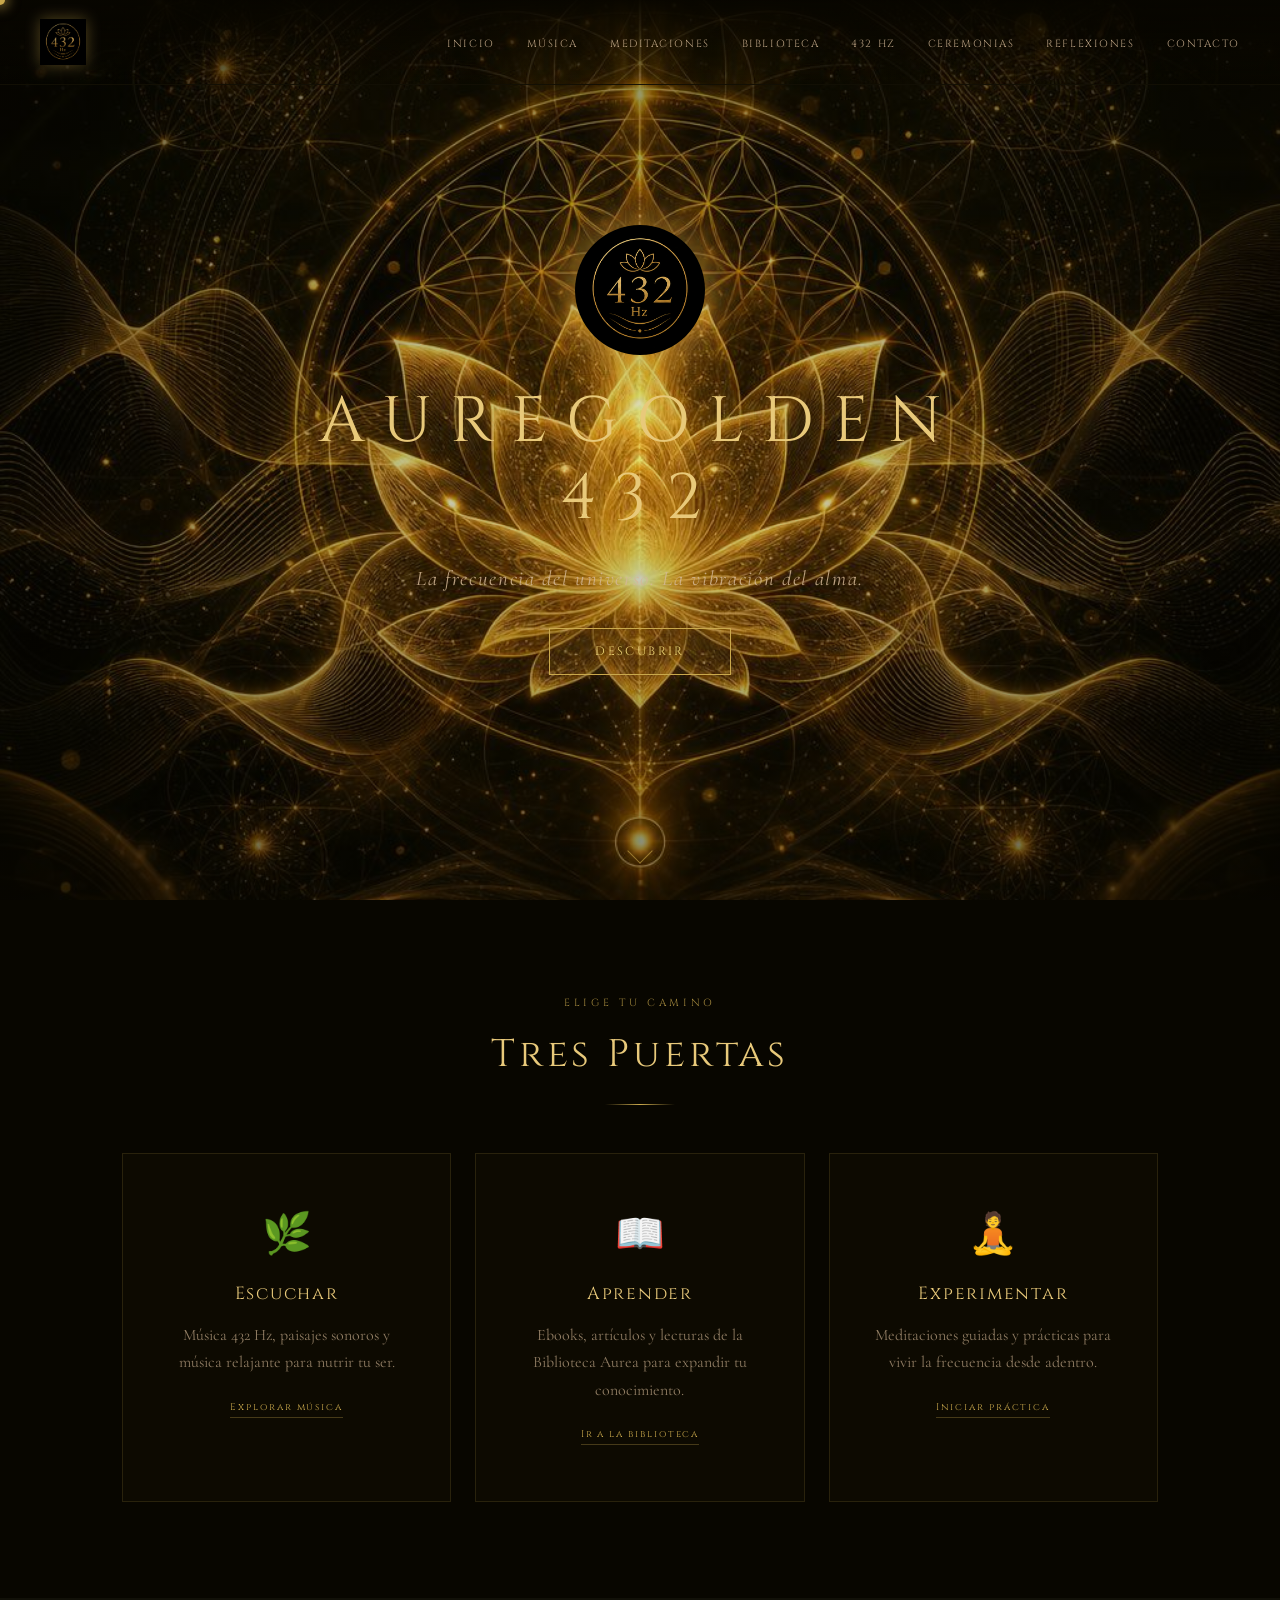
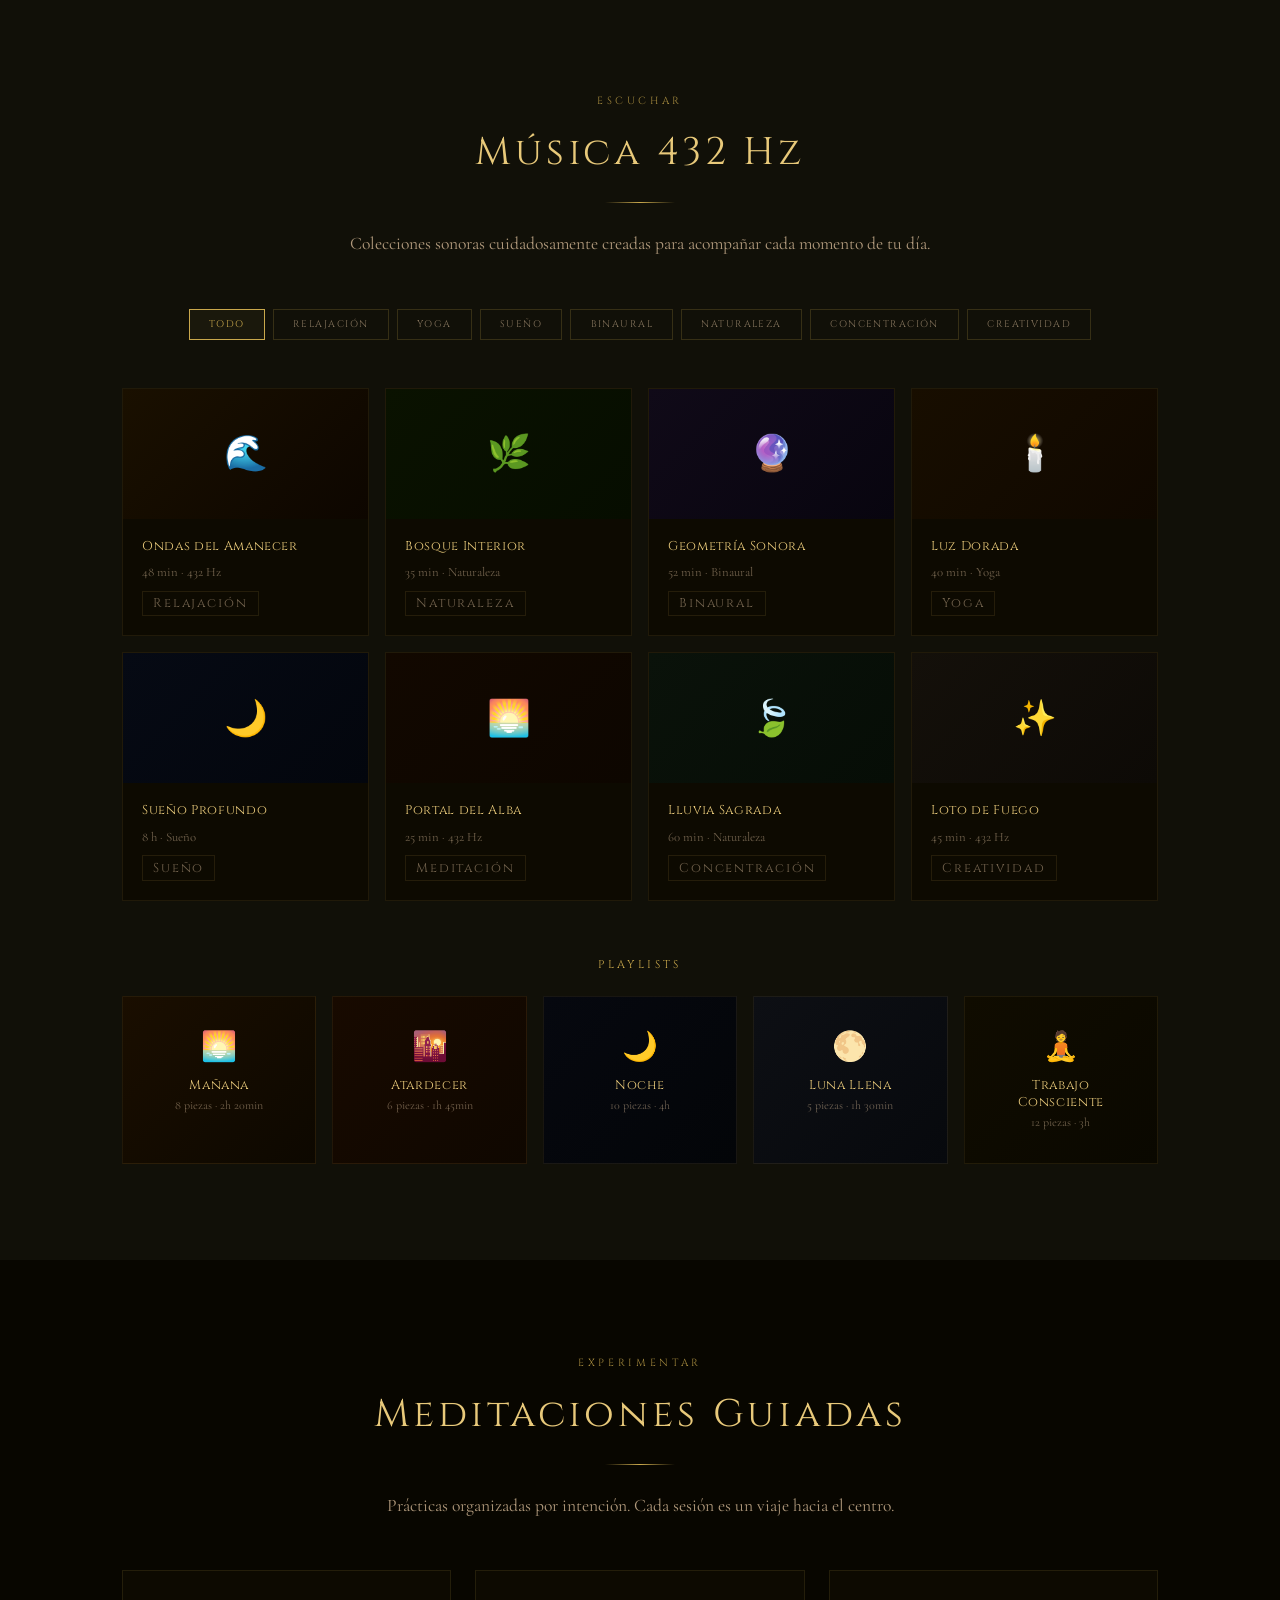
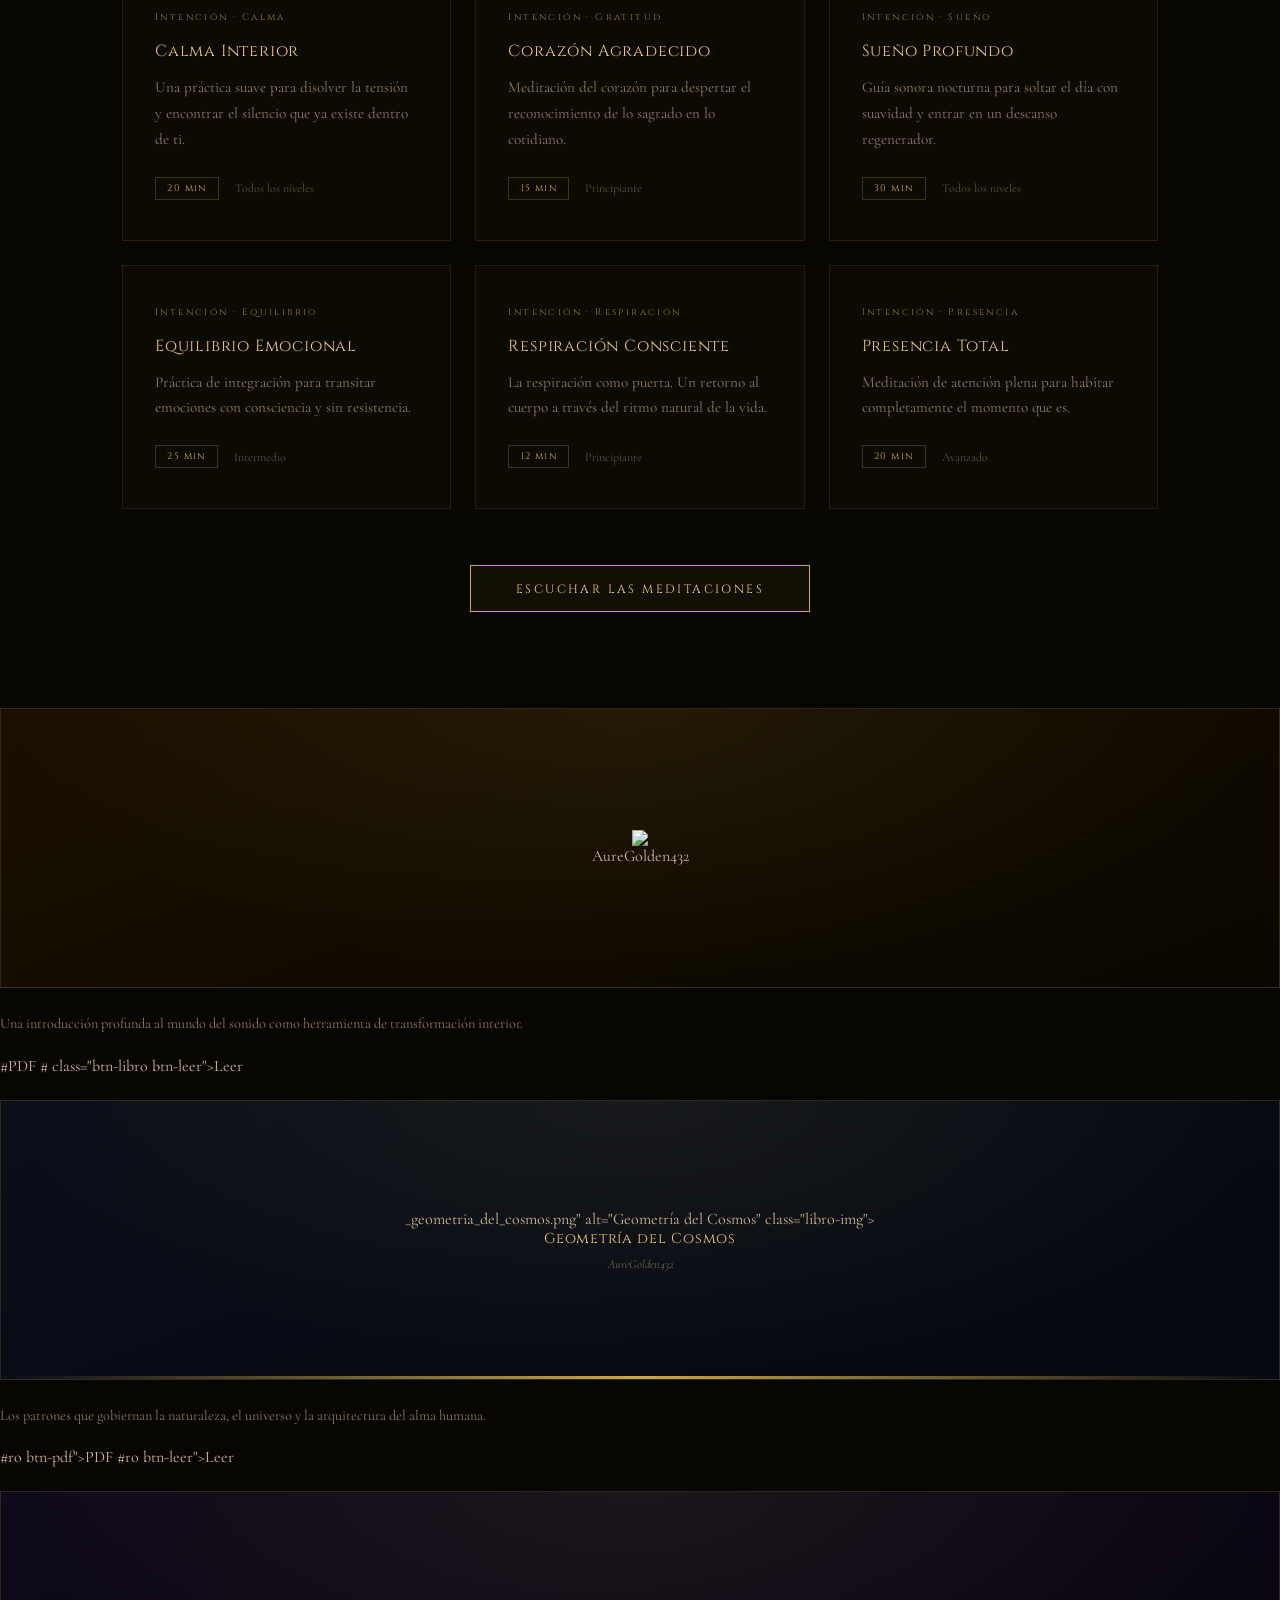
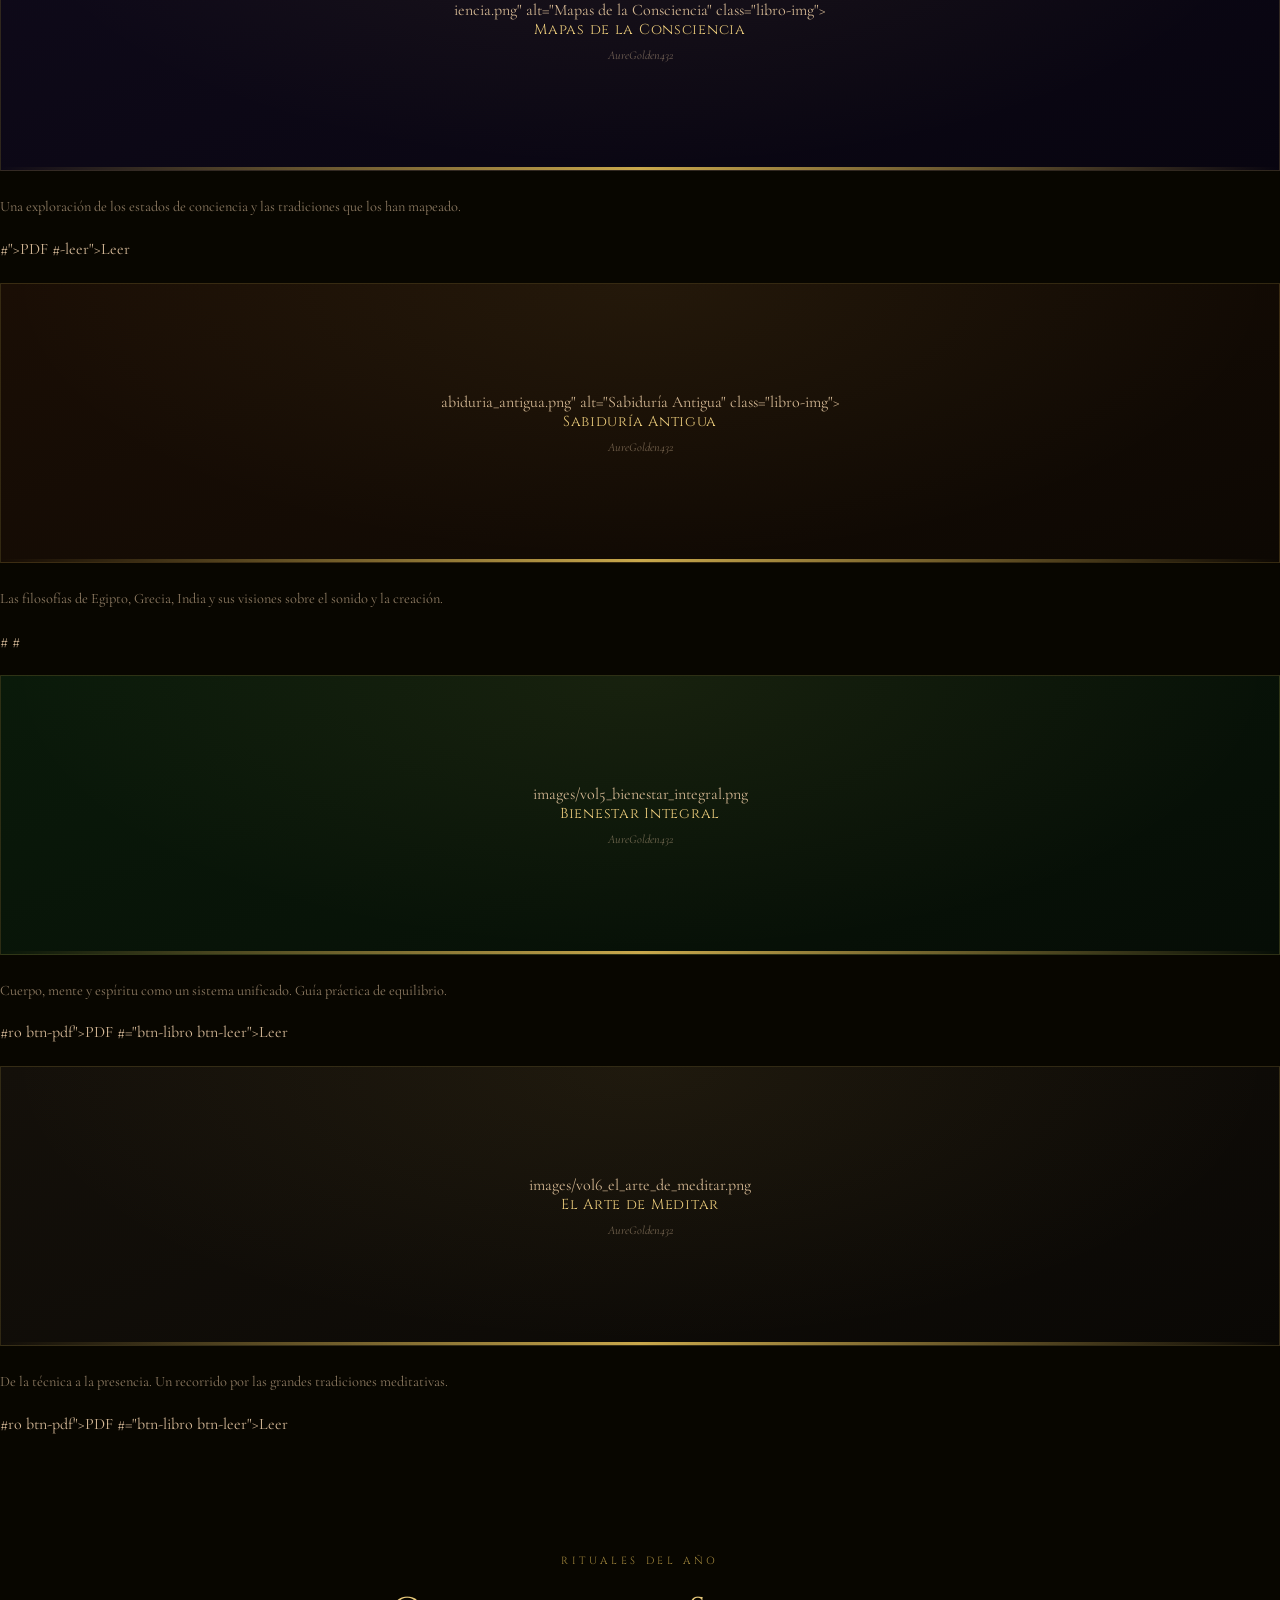
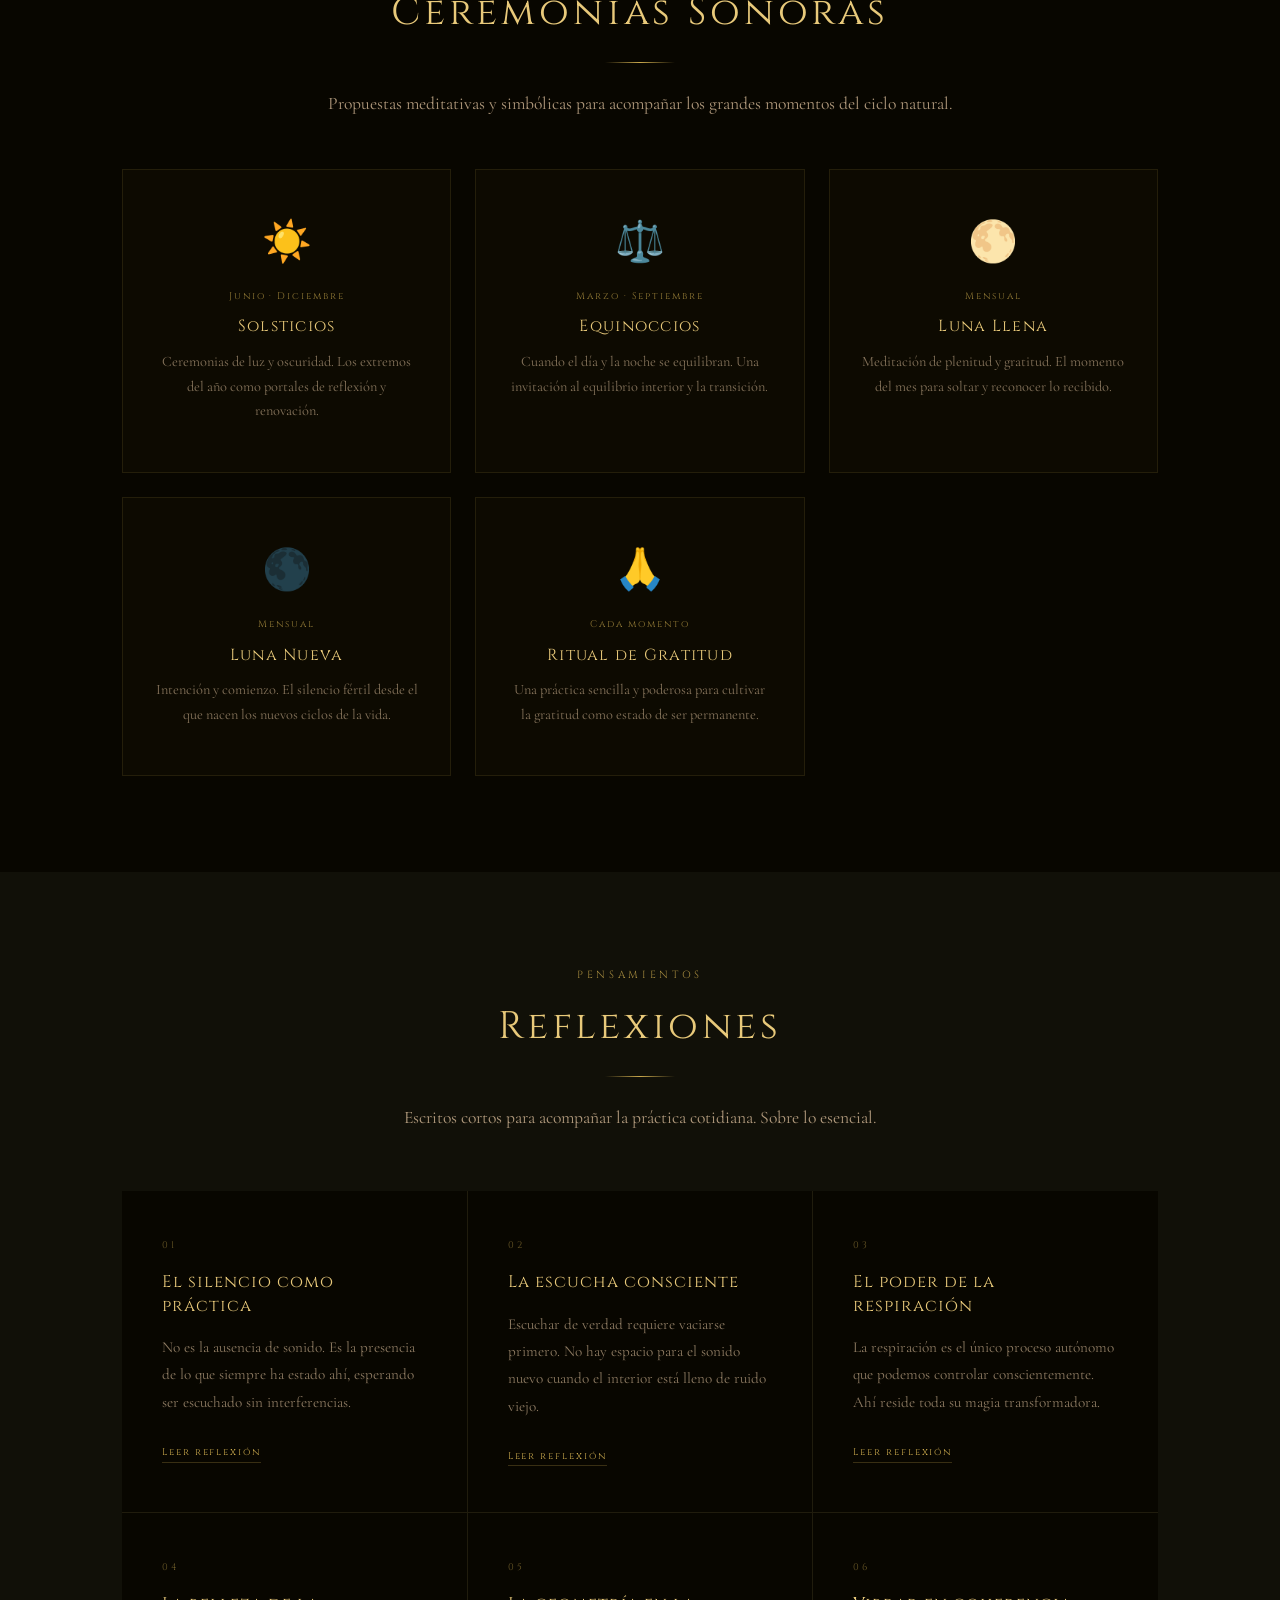
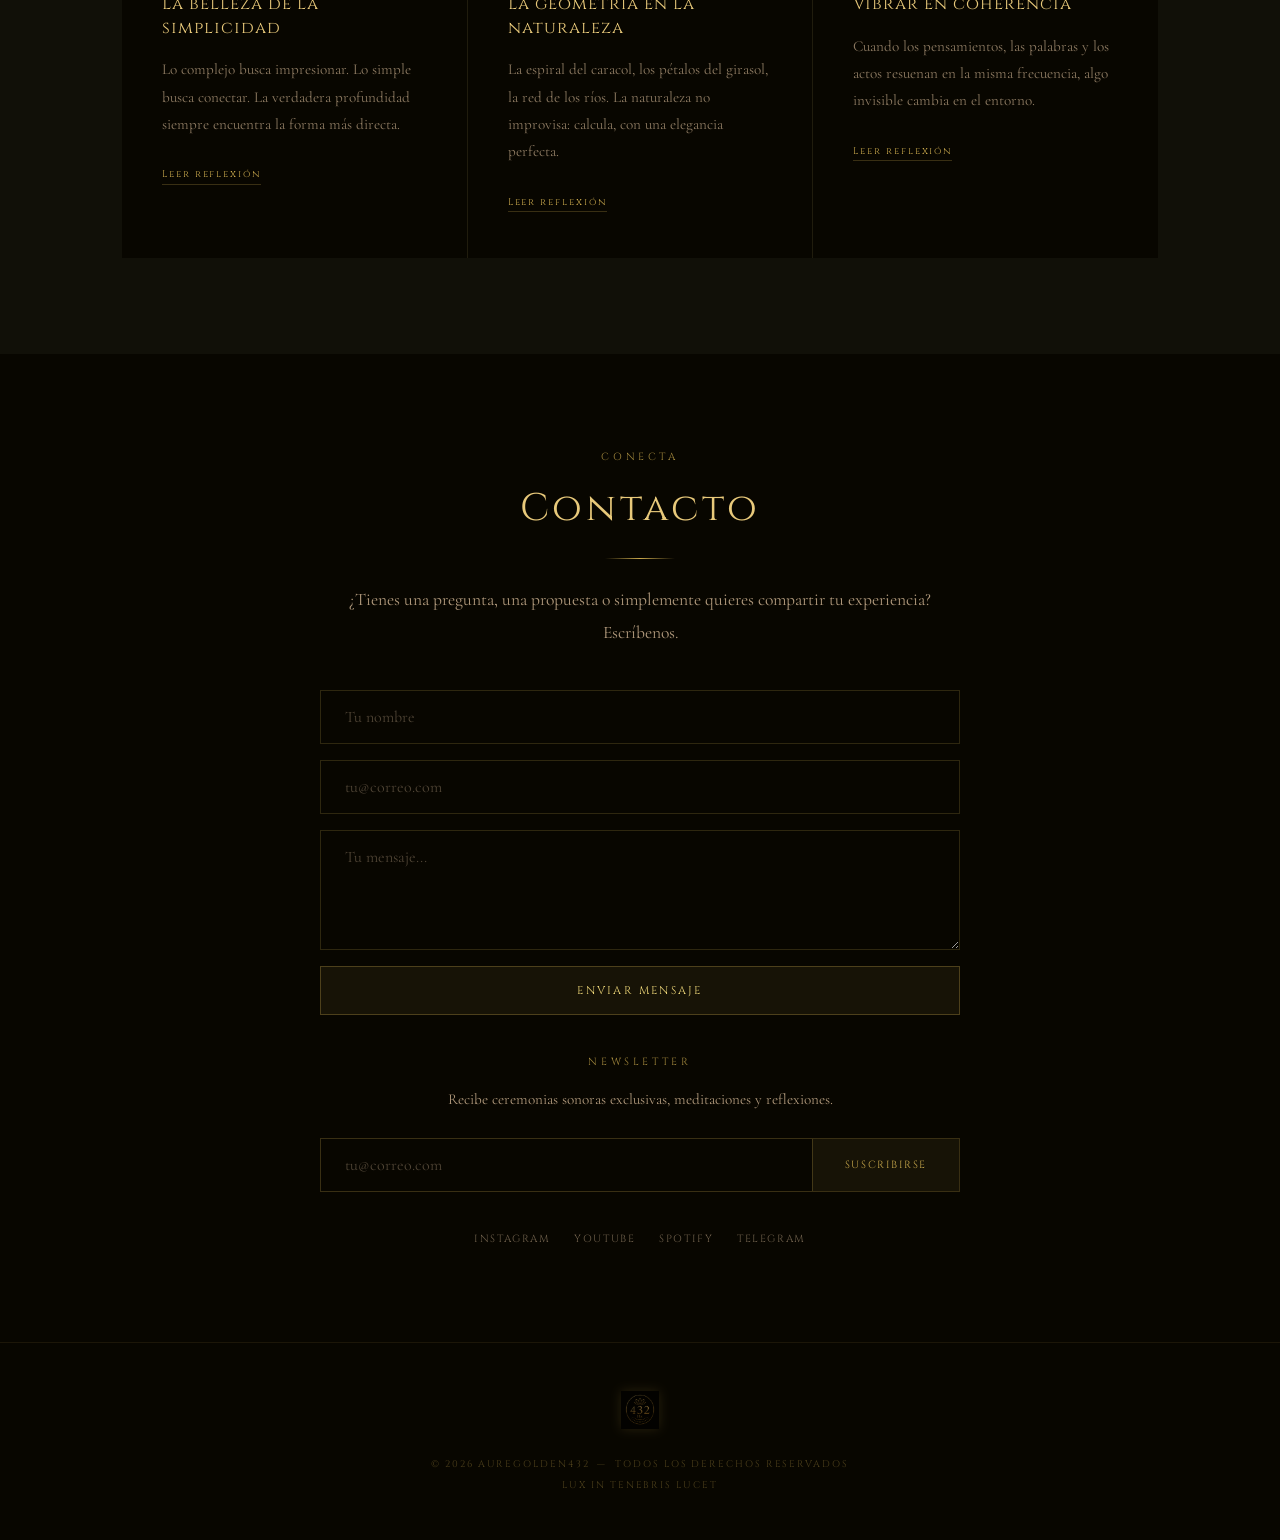
==== commit a9500cd0: "Añade la página de meditaciones con reproductor y filtros por intención - meditaciones.html se relle" ====
--- a/index.html
+++ b/index.html
@@ -127,7 +127,17 @@
     .libro-card{display:flex;flex-direction:column;transition:transform .4s;}
     .libro-card:hover{transform:translateY(-5px);}
     .libro-portada{height:280px;background:linear-gradient(160deg,var(--pc1),var(--pc2));border:1px solid rgba(201,168,76,0.2);display:flex;flex-direction:column;align-items:center;justify-content:center;padding:2rem;text-align:center;position:relative;overflow:hidden;}
-    .libro-portada::before{content:'';position:absolute;inset:0;background:radial-gradient(ellipse at top,rgba(201,168,76,0.08),transparent 70%);}
+    .libro-portada img{
+2
+width:100%;
+3
+height:100%;
+4
+object-fit:cover;
+5
+display:block;
+6
+}    .libro-portada::before{content:'';position:absolute;inset:0;background:radial-gradient(ellipse at top,rgba(201,168,76,0.08),transparent 70%);}
     .libro-portada-ico{font-size:2.5rem;margin-bottom:1rem;position:relative;}
     .libro-portada h4{font-family:'Cinzel',serif;font-size:0.9rem;font-weight:400;color:var(--champagne);letter-spacing:0.05em;line-height:1.4;position:relative;}
     .libro-portada .libro-autor{font-size:0.75rem;color:var(--crema);opacity:0.5;margin-top:0.5rem;font-style:italic;position:relative;}
@@ -413,6 +423,7 @@
       <div class="med-meta"><span class="med-duracion">20 min</span><span class="med-nivel">Avanzado</span></div>
     </div>
   </div>
+  <div class="reveal" style="margin-top:3rem;"><a class="btn-hero" href="meditaciones.html" style="display:inline-block;text-decoration:none;">Escuchar las meditaciones</a></div>
 </section>
 
 <!-- BIBLIOTECA AUREA -->
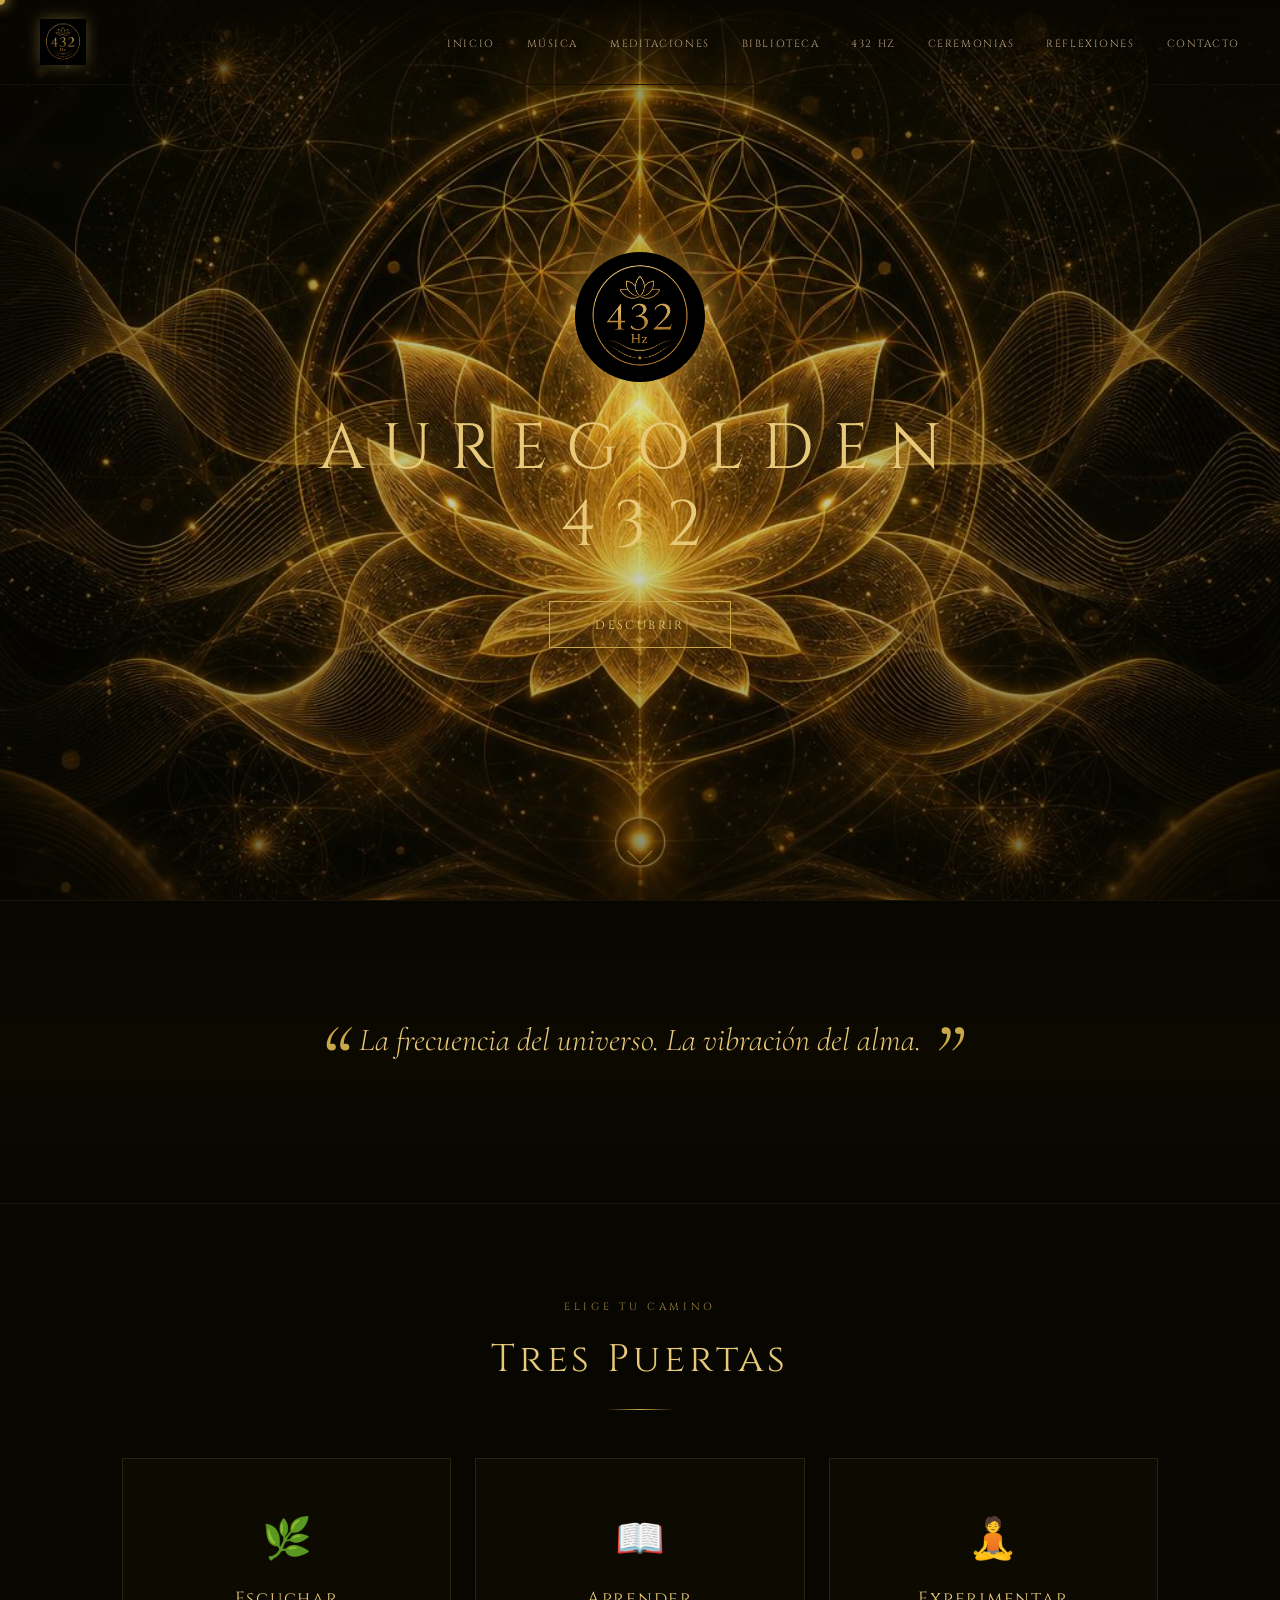
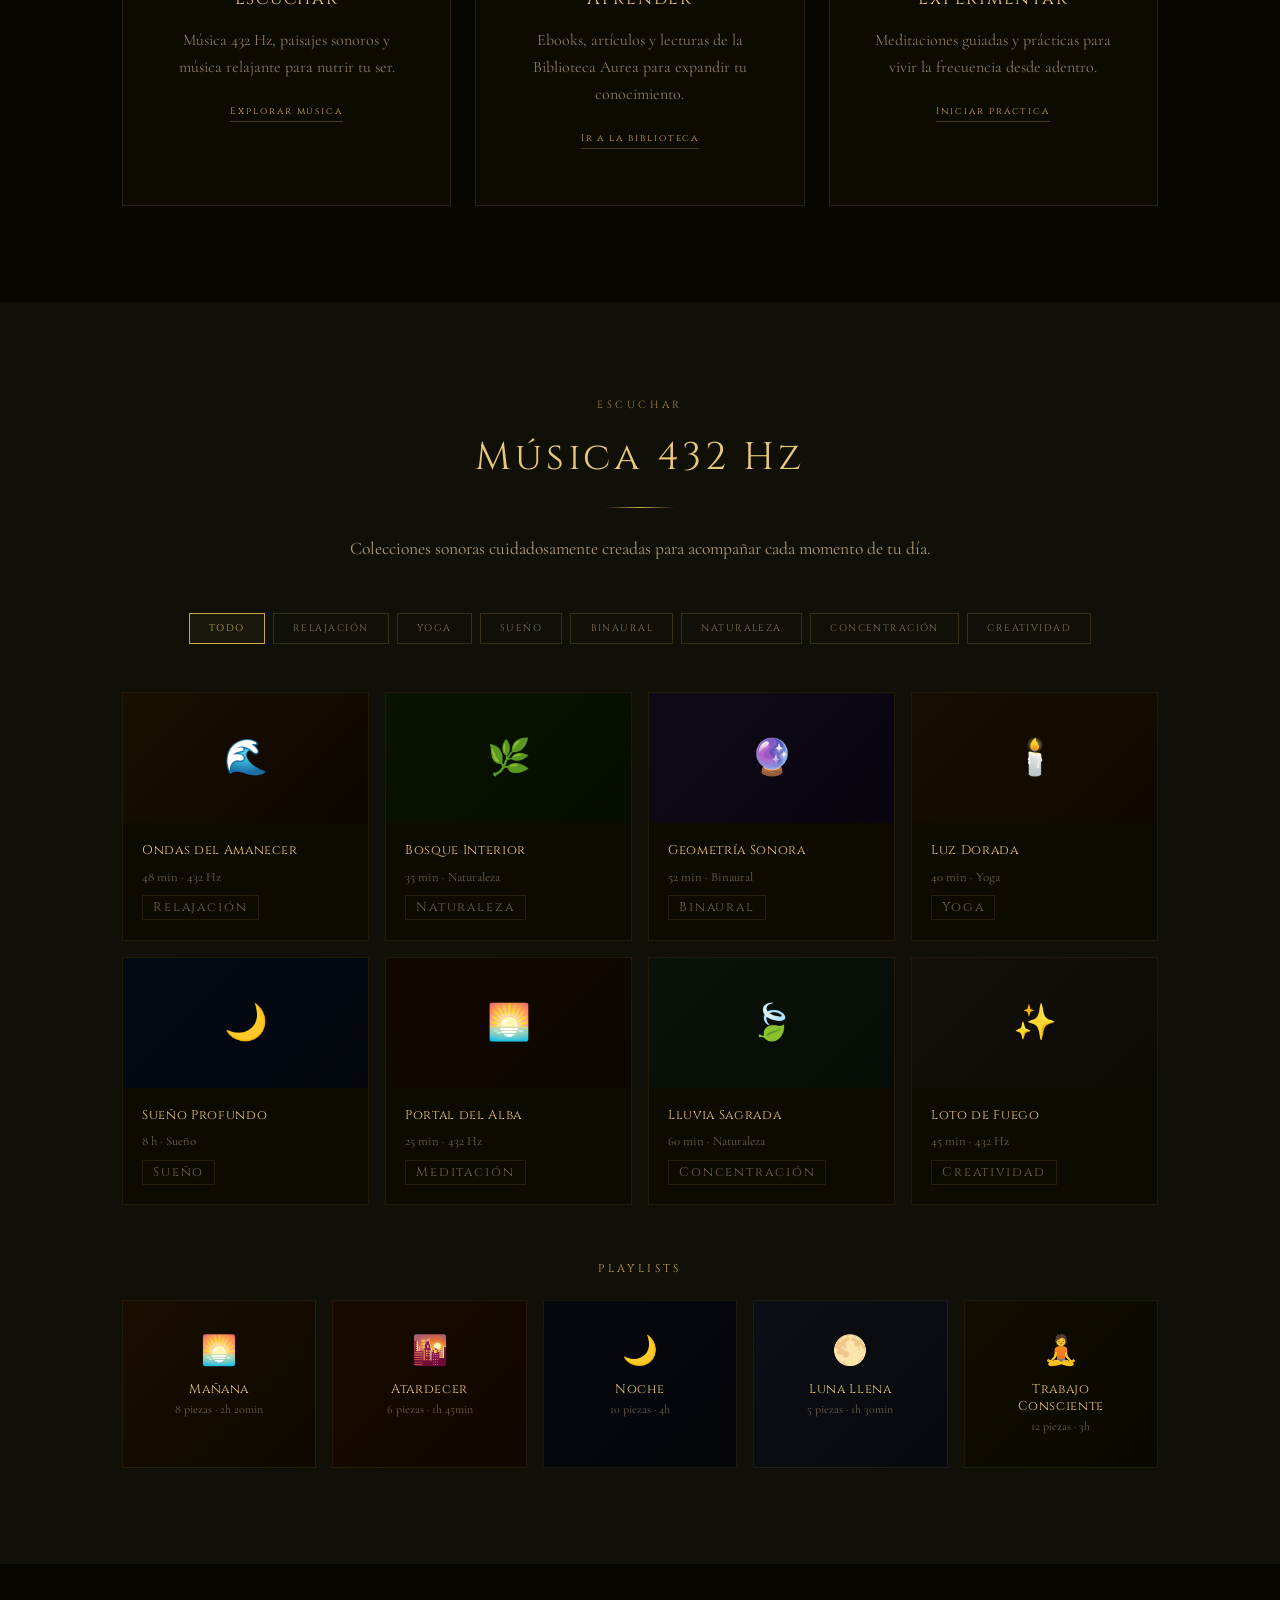
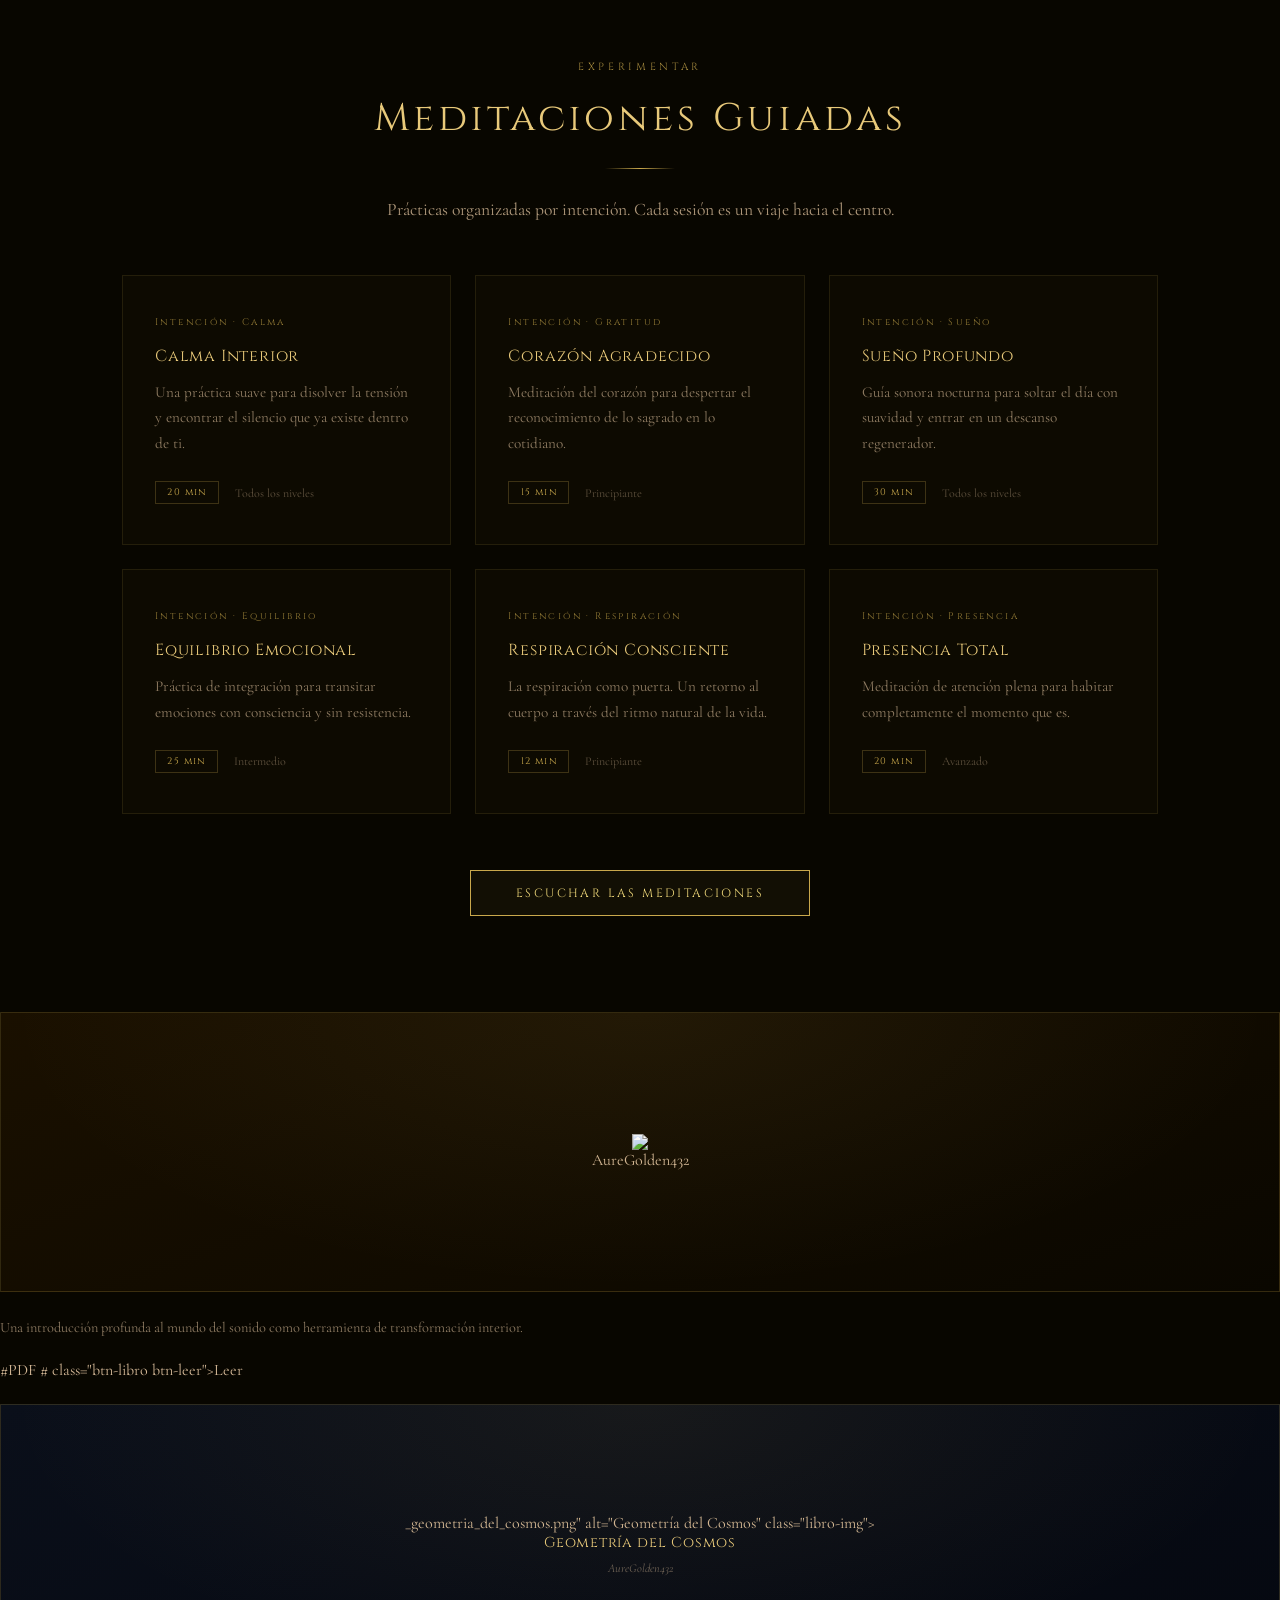
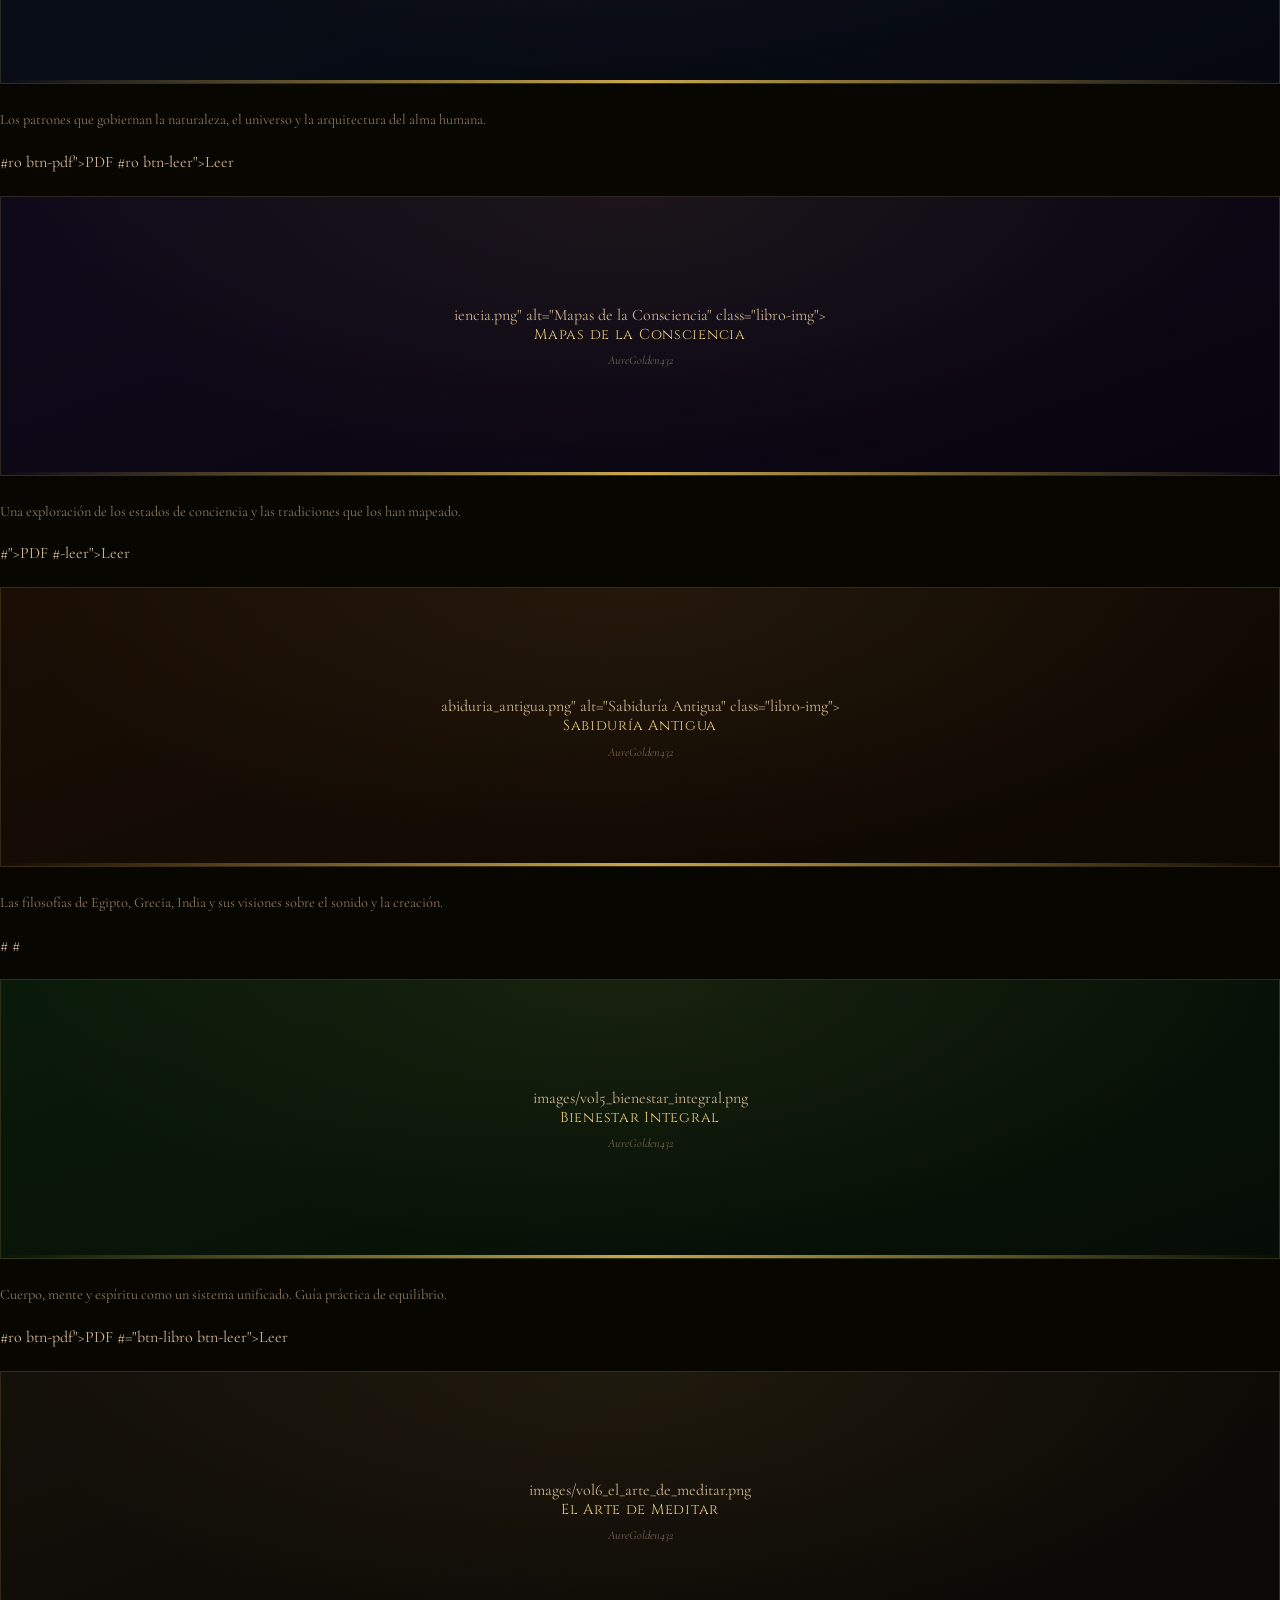
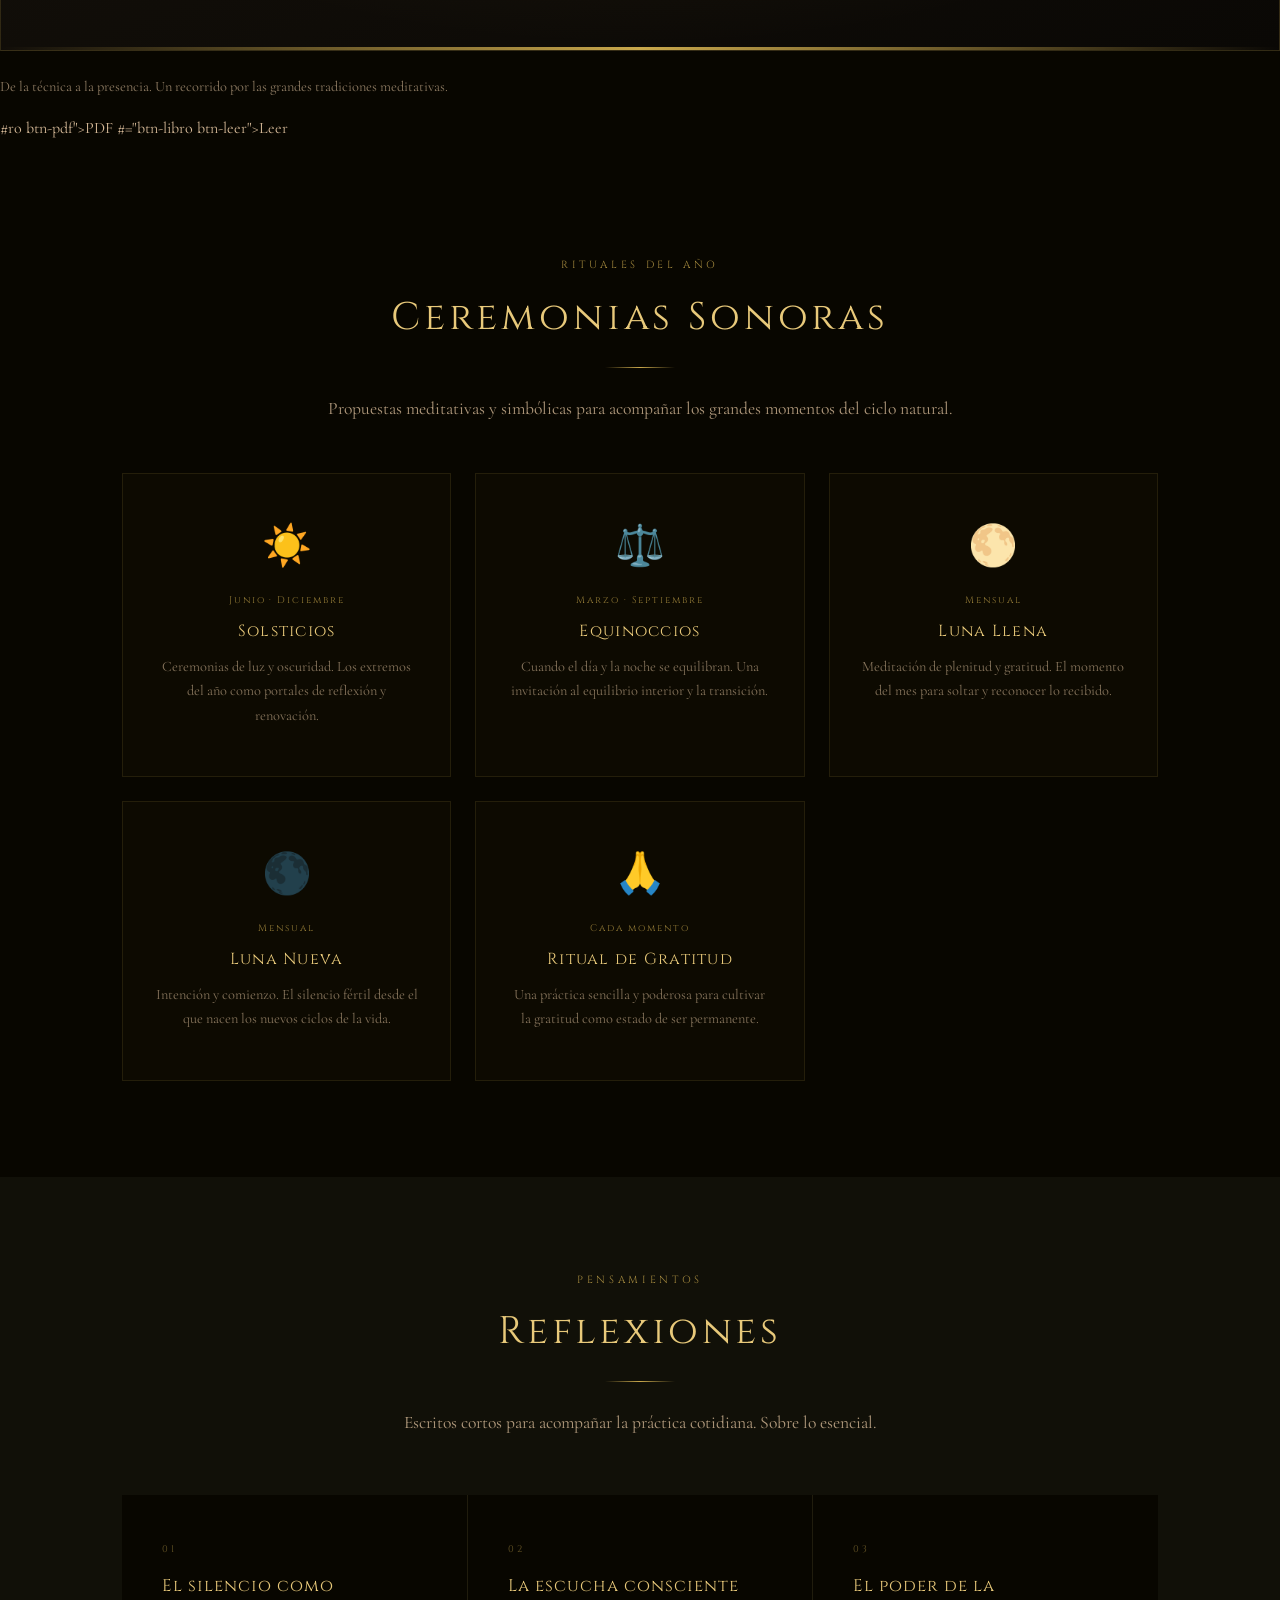
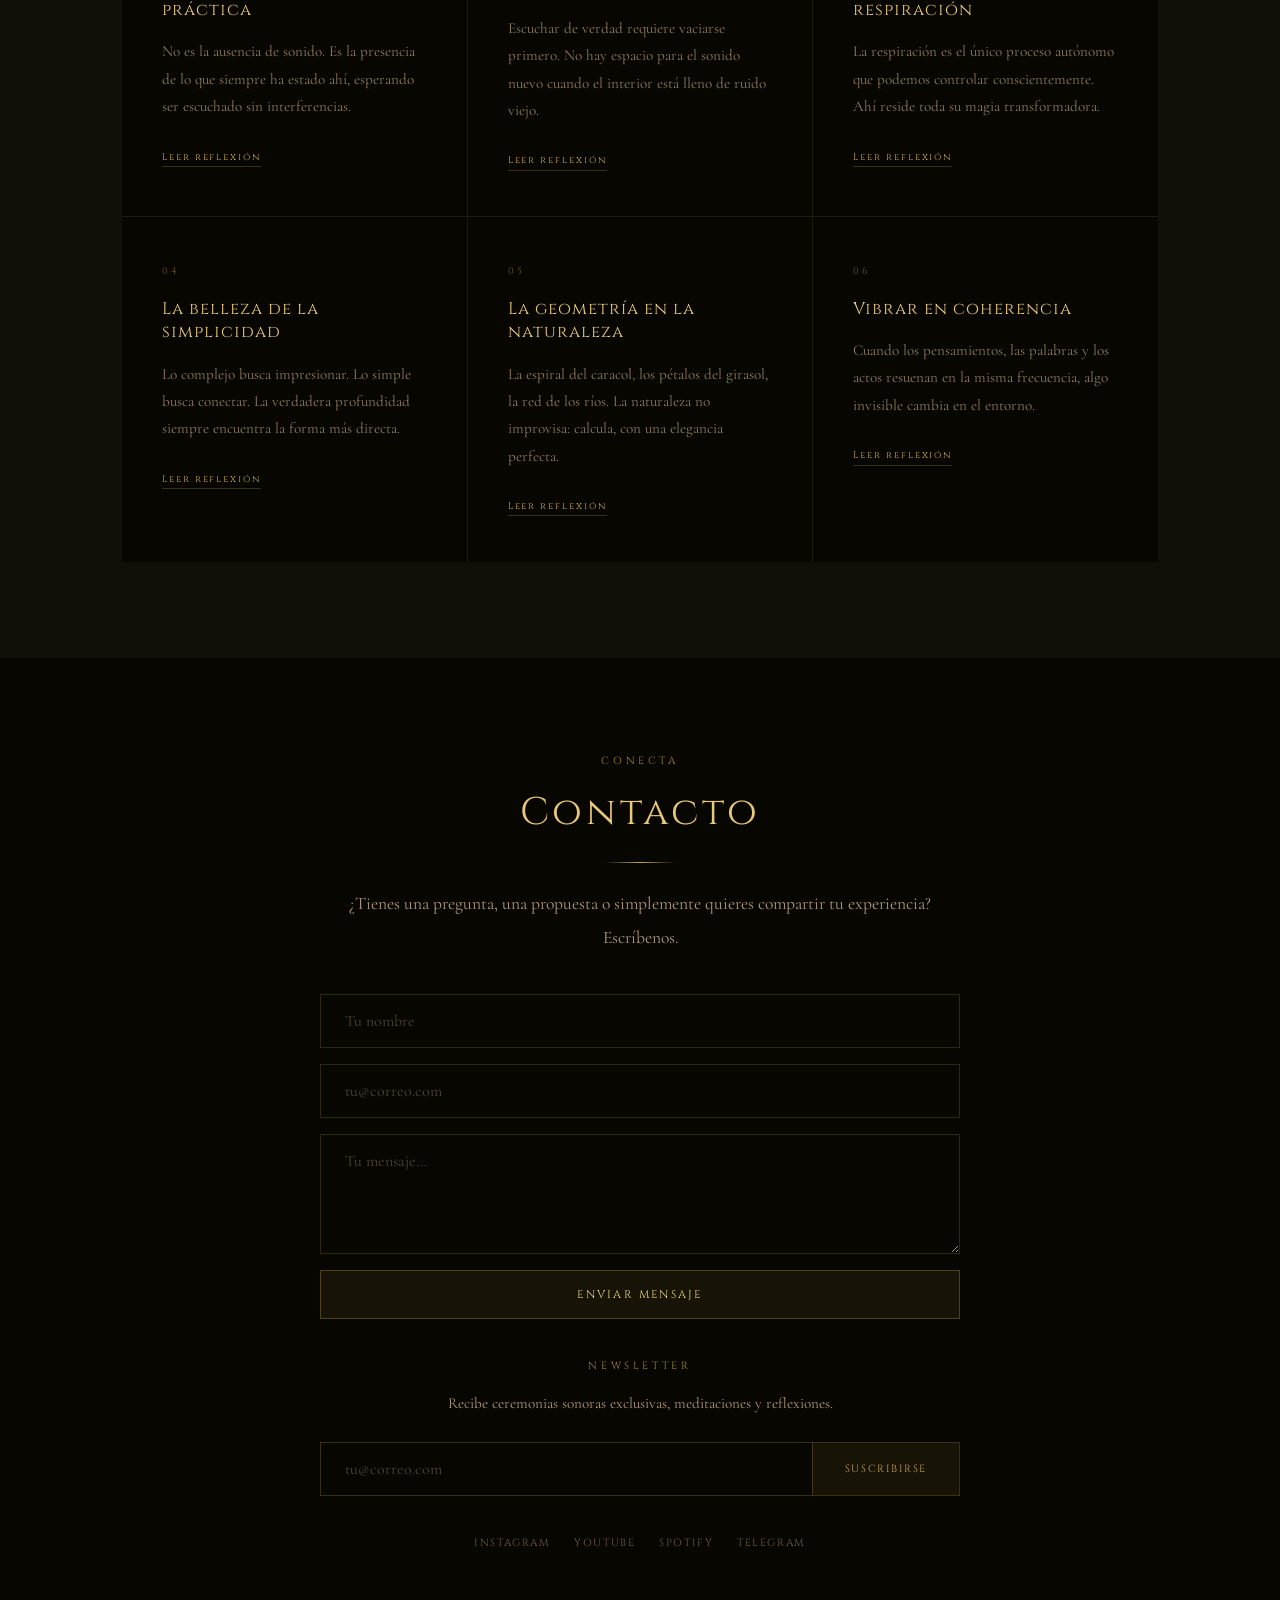
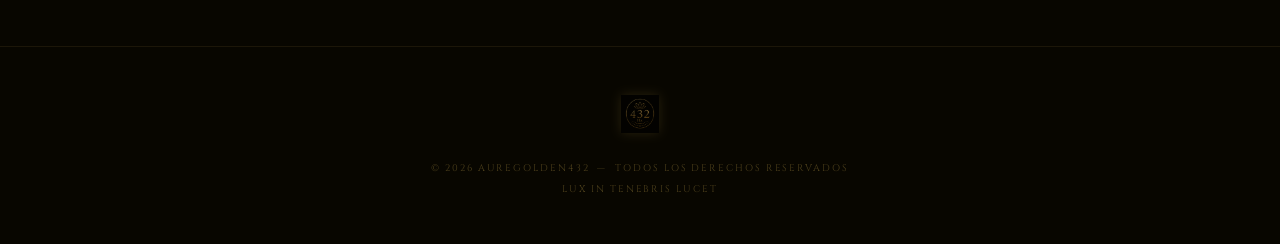
==== commit 44ce5d98: "Portada: la frase del inicio pasa a una franja propia bajo la imagen para que se lea bien Co-Authore" ====
--- a/index.html
+++ b/index.html
@@ -4,6 +4,7 @@
   <meta charset="UTF-8"/>
   <meta name="viewport" content="width=device-width, initial-scale=1.0"/>
   <title>AureGolden432 — Música Sagrada 432 Hz</title>
+    <link rel="canonical" href="https://auregolden432.com/"/>
   <meta name="description" content="Música, meditaciones y biblioteca sagrada a 432 Hz. Escucha, aprende y experimenta la frecuencia del universo."/>
   <link rel="preconnect" href="https://fonts.googleapis.com"/>
   <link rel="preconnect" href="https://fonts.gstatic.com" crossorigin/>
@@ -257,11 +258,16 @@
   <div id="hero-content">
     <img id="hero-logo" src="[data-uri]" alt="AureGolden432"/>
     <h1>AUREGOLDEN<br/>432</h1>
-    <p>La frecuencia del universo. La vibración del alma.</p>
     <a href="#puertas" class="btn-hero">Descubrir</a>
   </div>
   <div id="scroll-arrow"><span></span></div>
 </section>
+
+<!-- CITA -->
+<section id="cita">
+  <blockquote class="reveal">La frecuencia del universo. La vibración del alma.</blockquote>
+</section>
+
 
 <!-- TRES PUERTAS -->
 <section id="puertas" class="sec" style="text-align:center;">
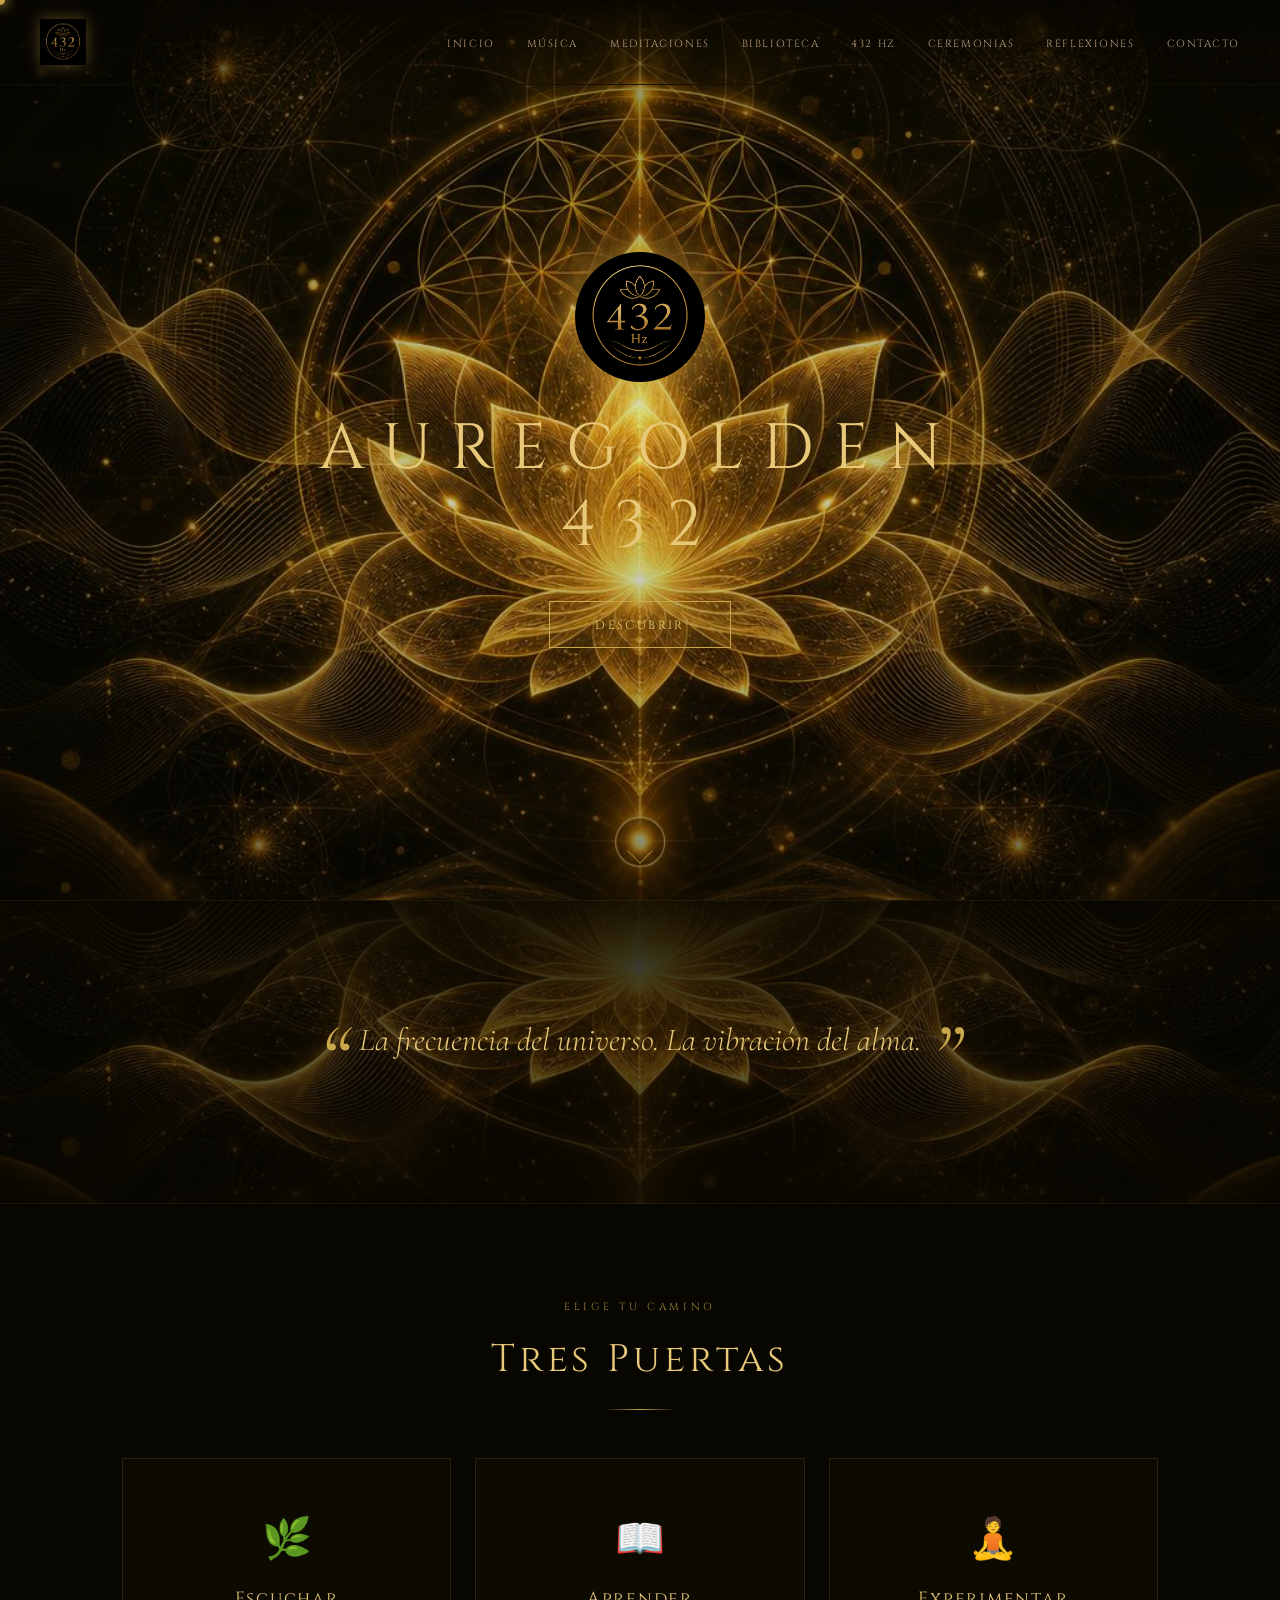
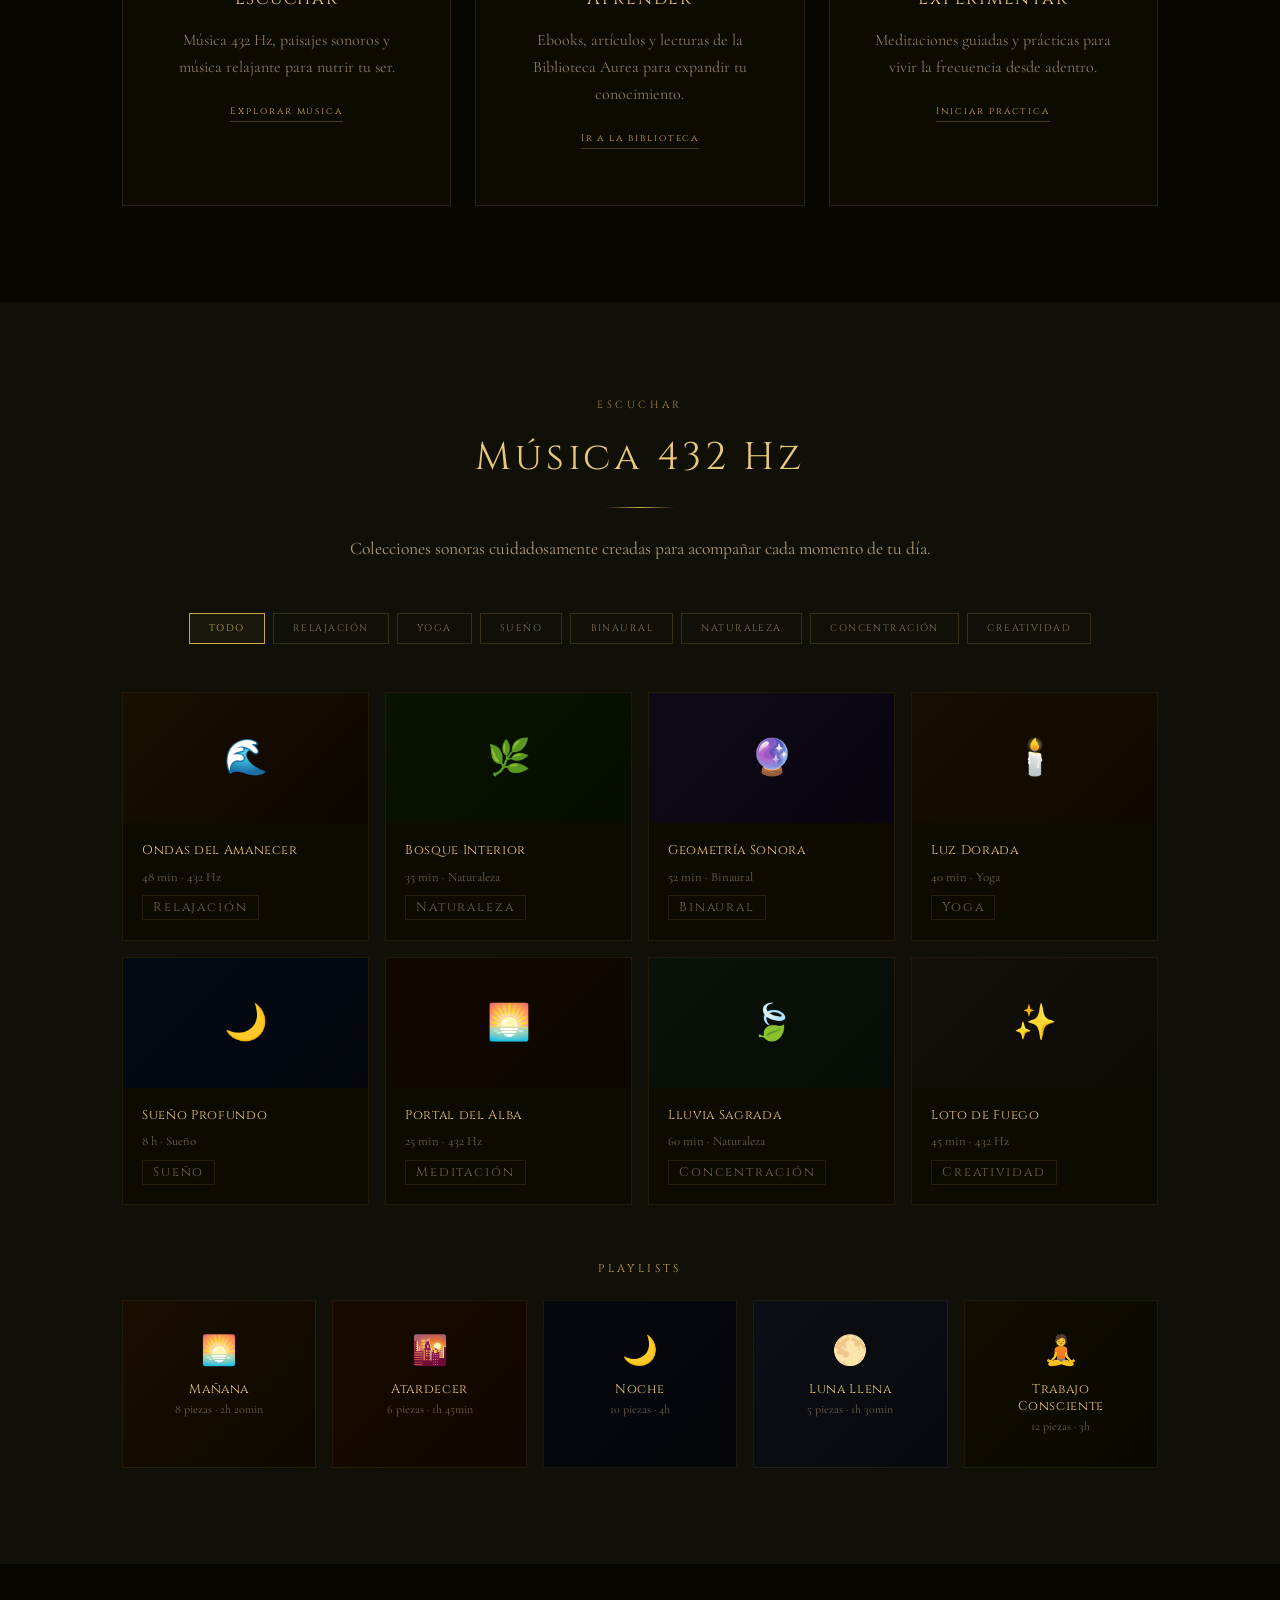
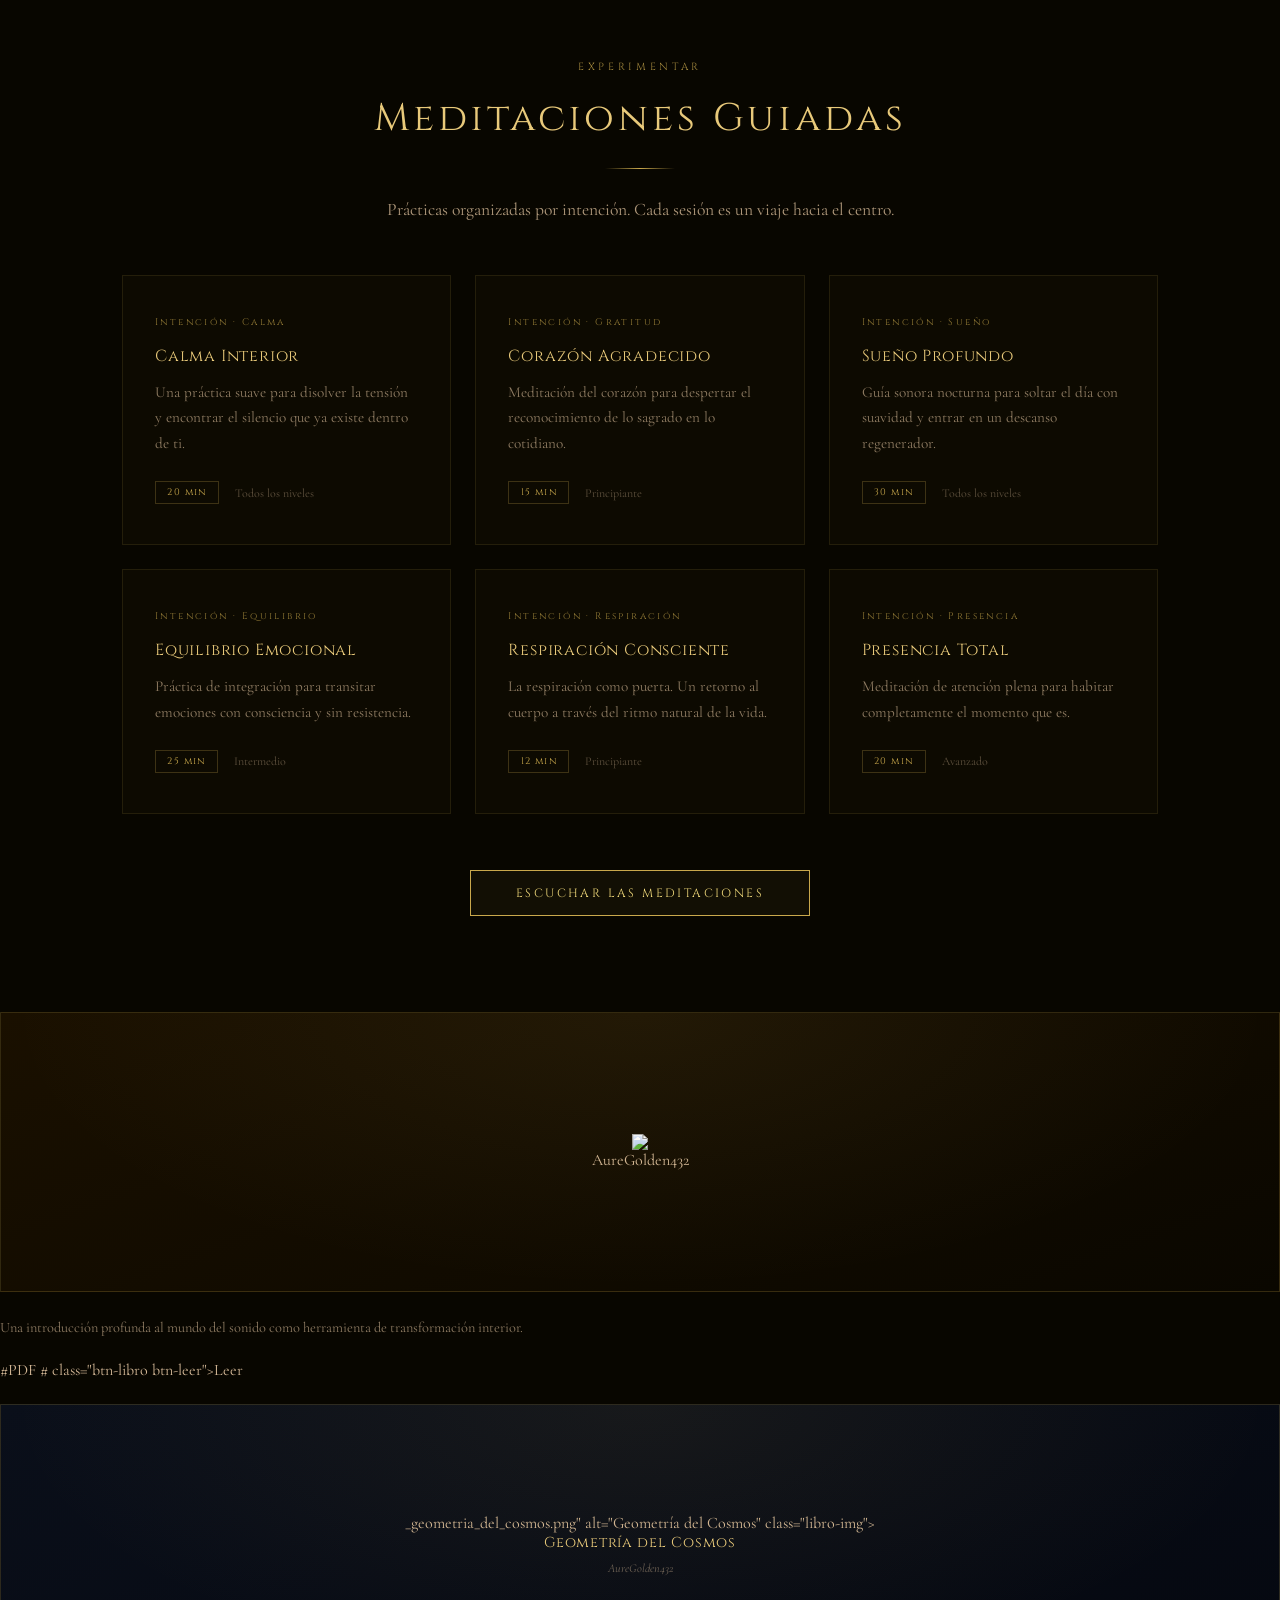
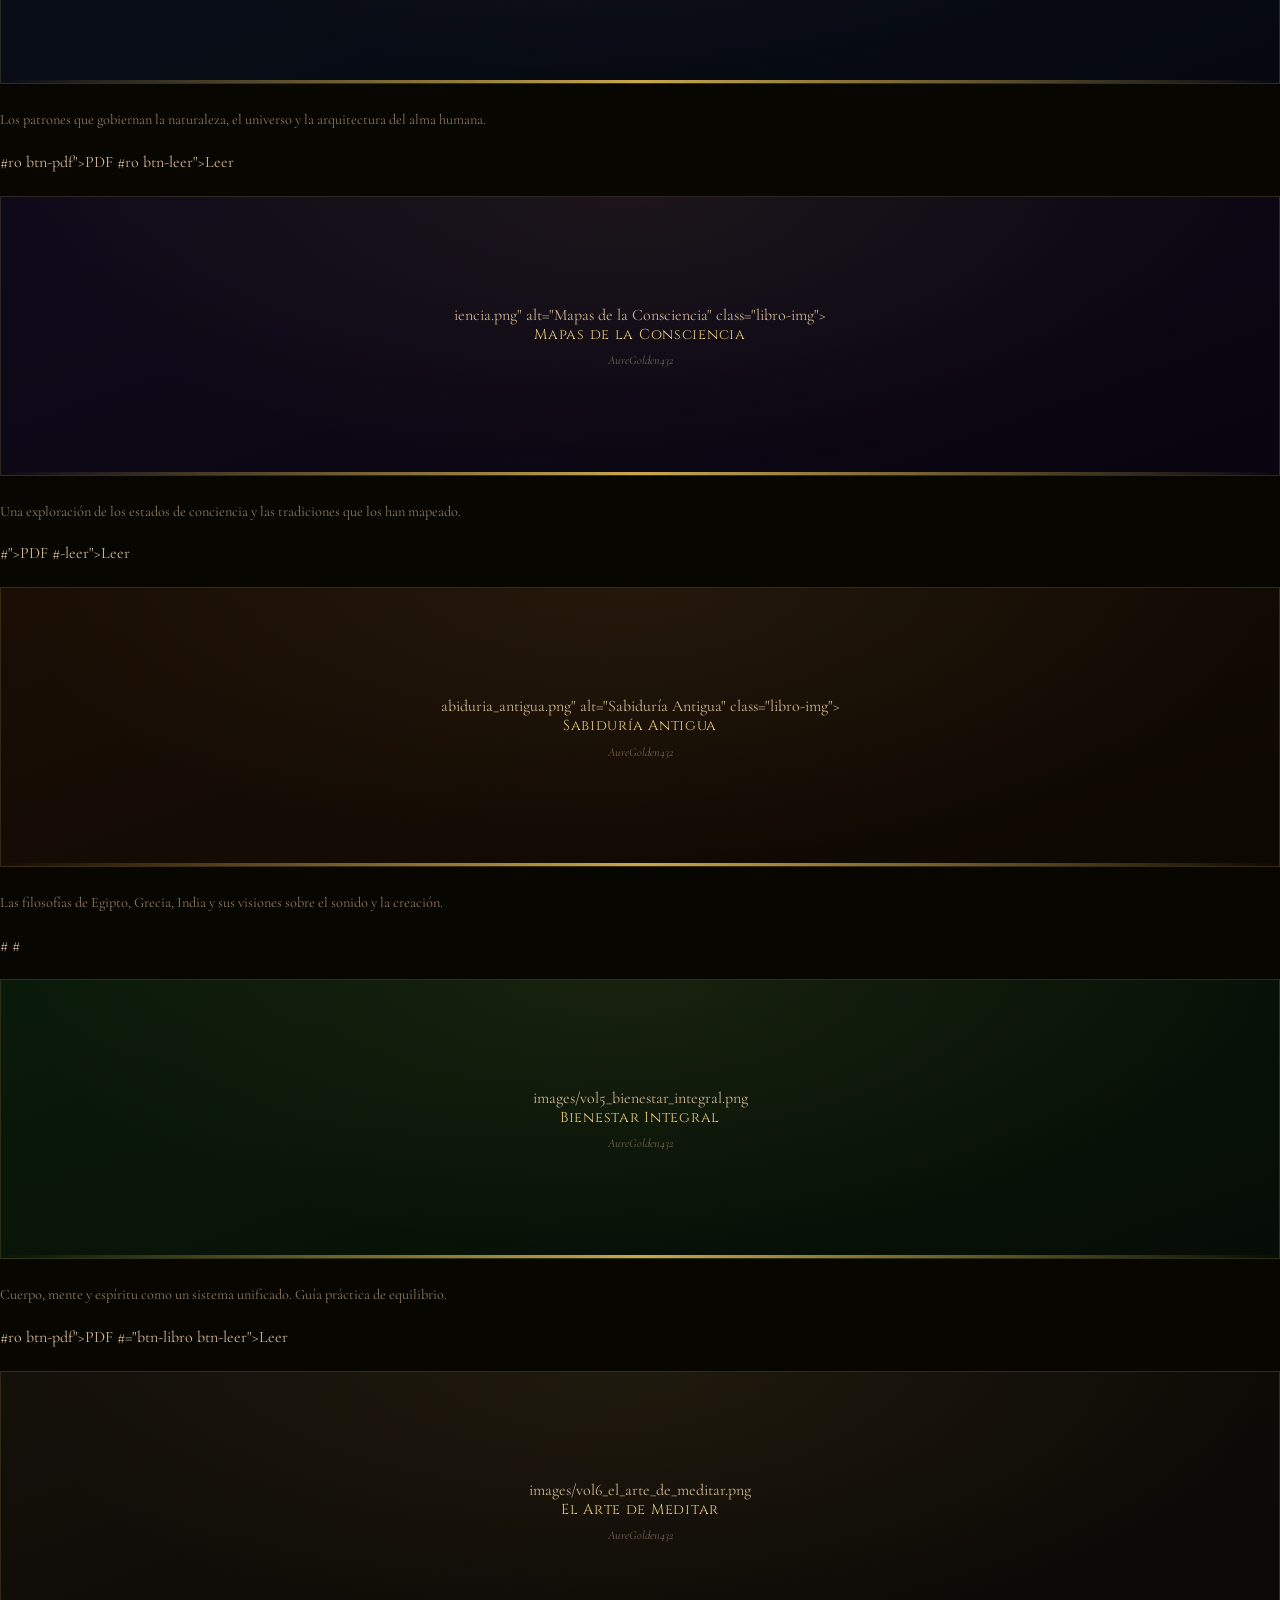
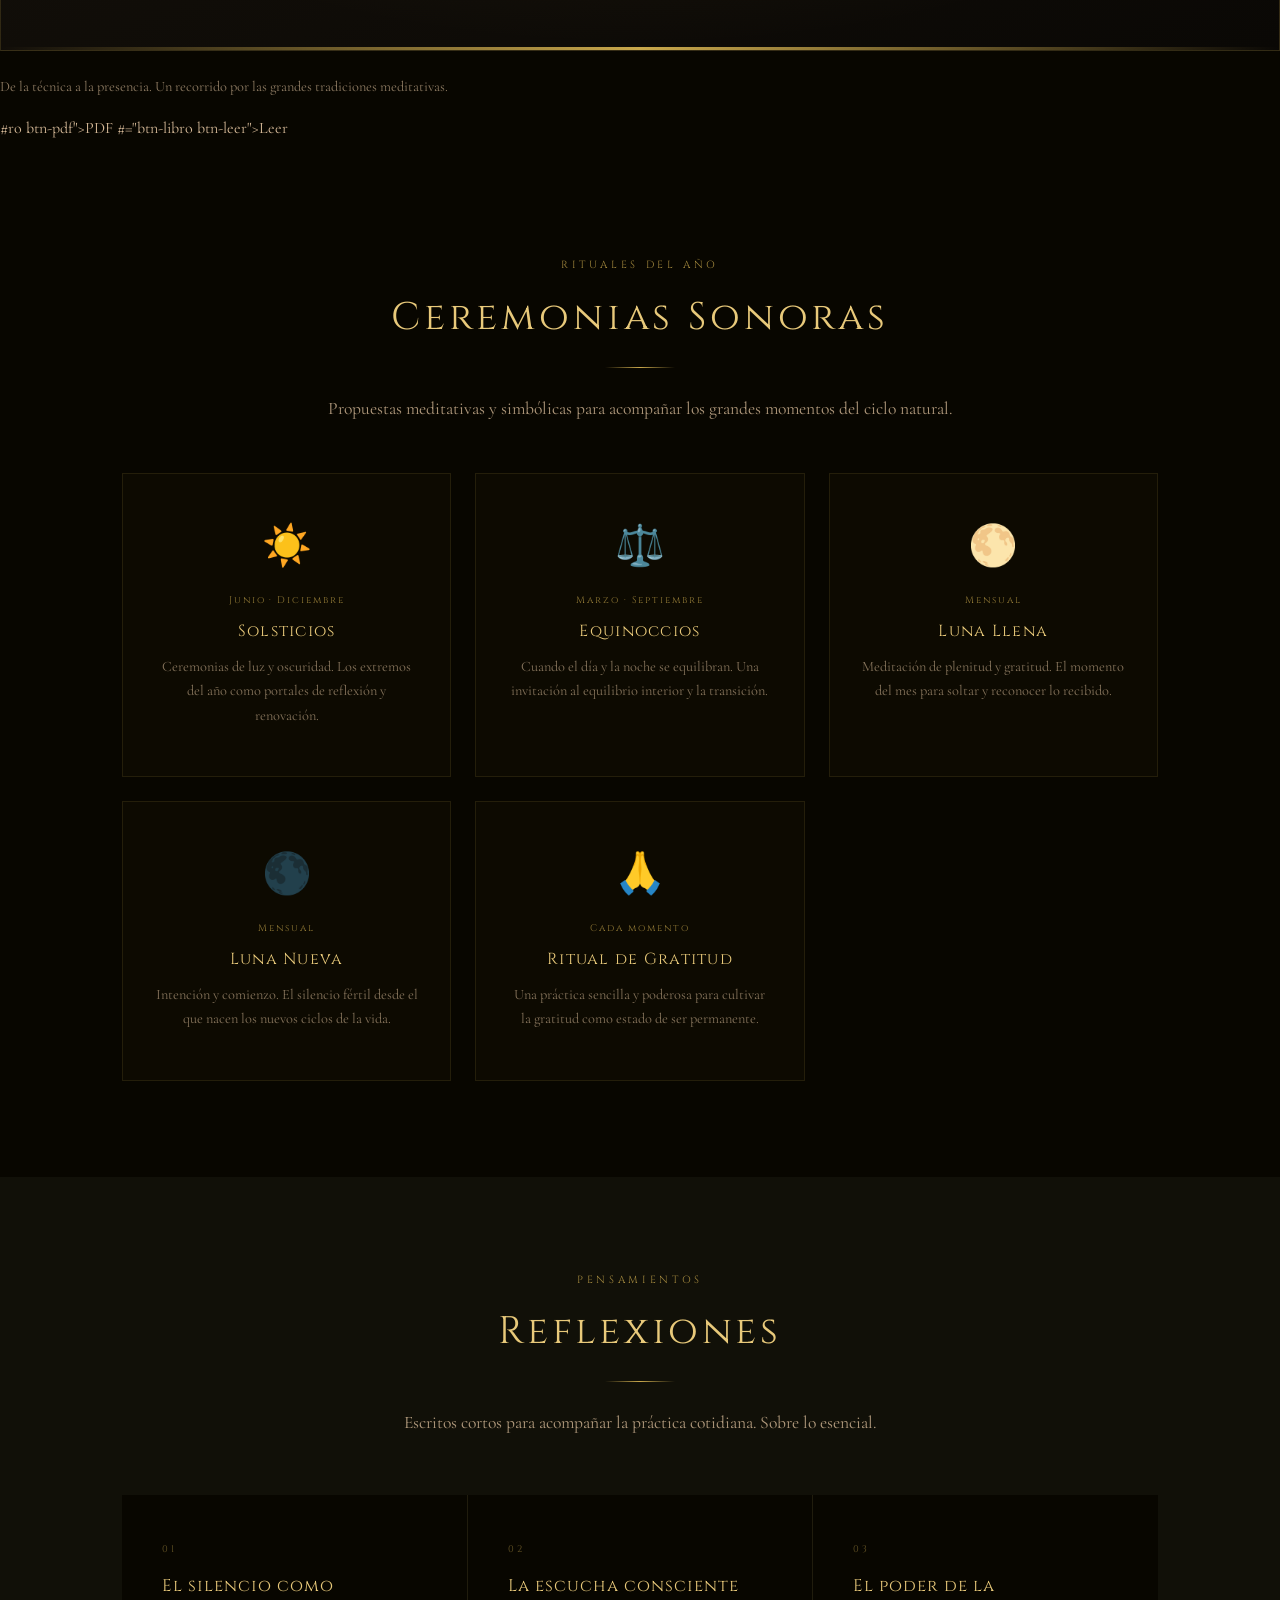
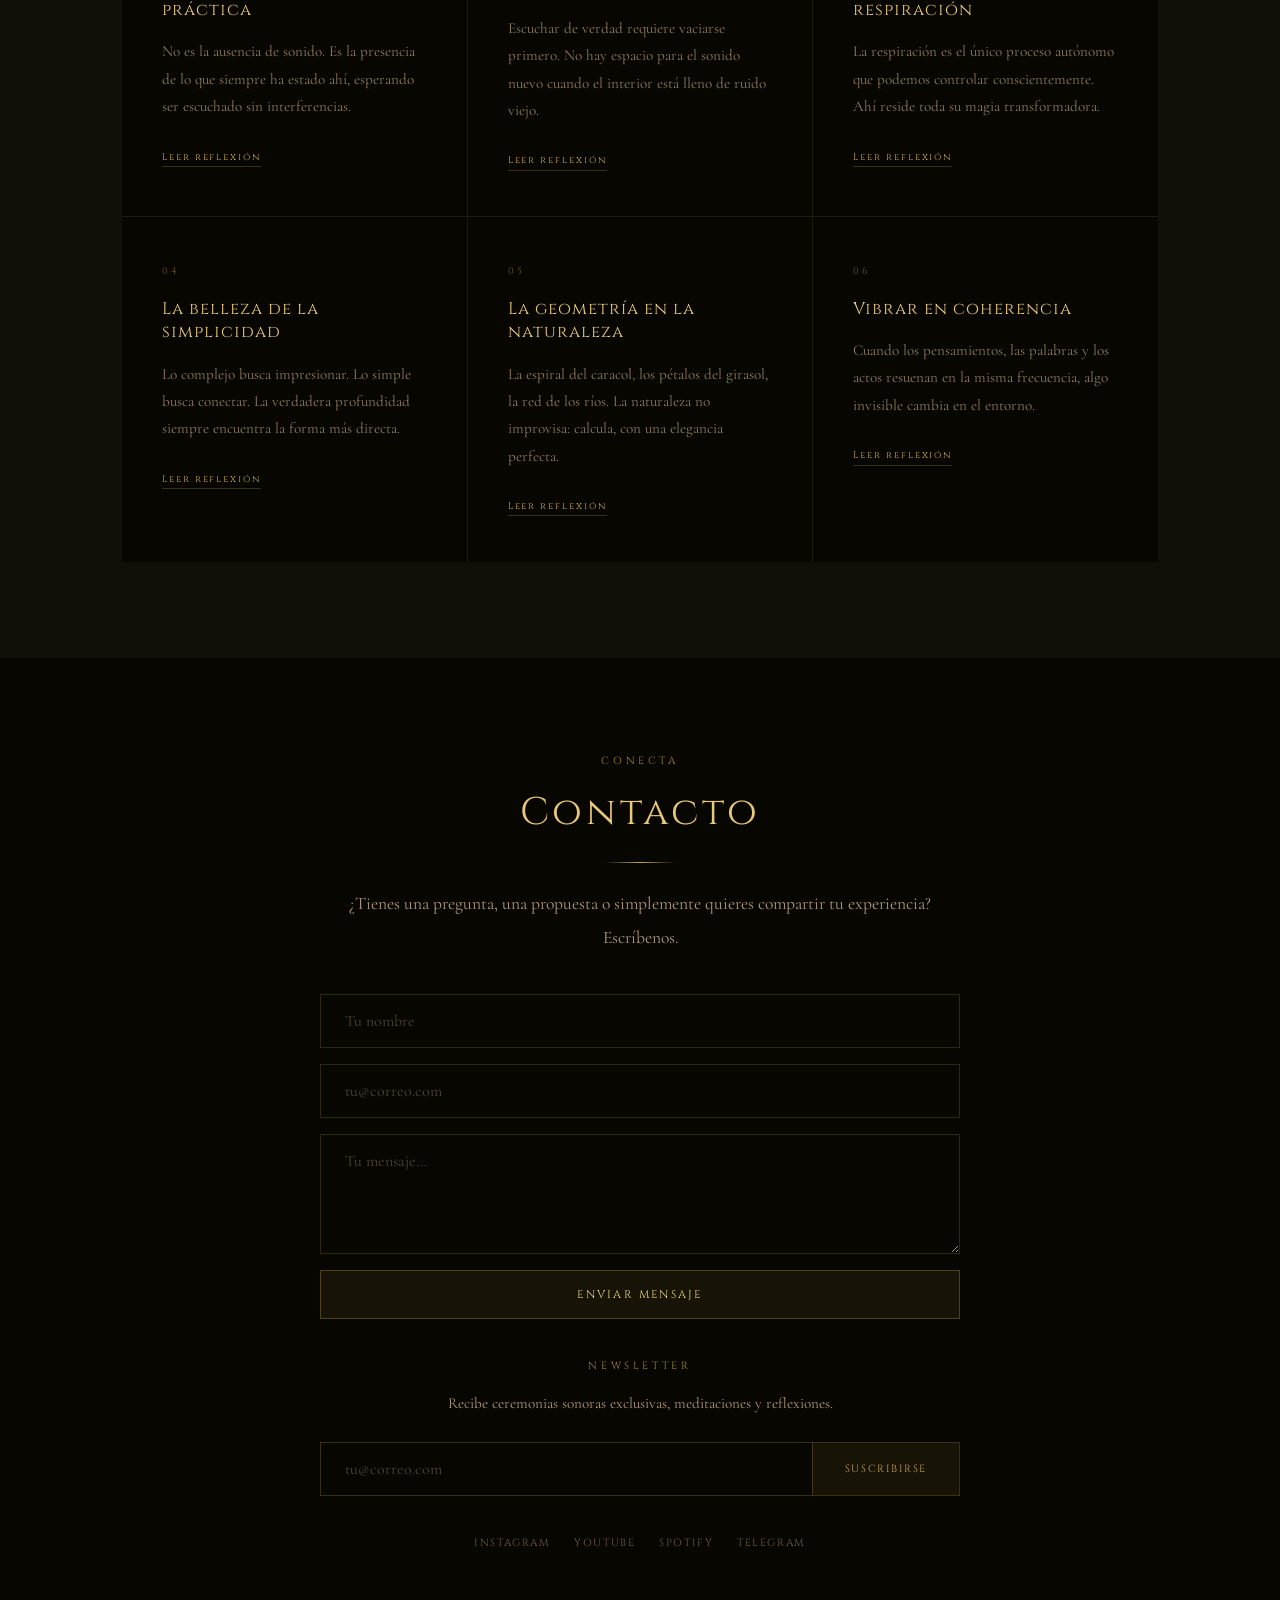
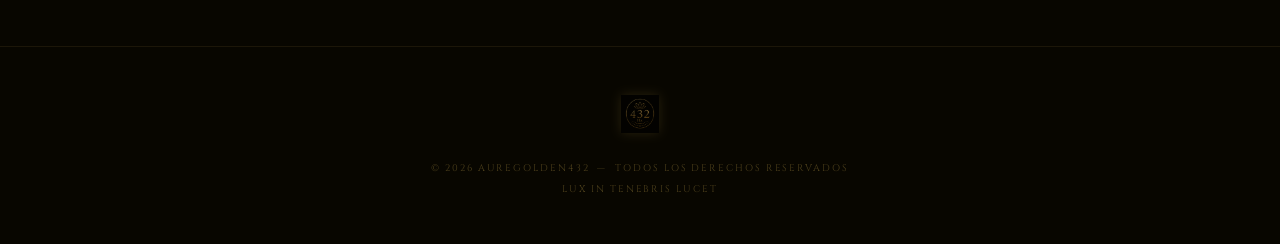
==== commit 559907cb: "Portada: la franja de la frase usa el mismo fondo de loto, oscurecido para que se lea La imagen de f" ====
--- a/index.html
+++ b/index.html
@@ -37,7 +37,7 @@
 
     /* HERO */
     #hero{position:relative;width:100%;height:100vh;display:flex;flex-direction:column;align-items:center;justify-content:center;overflow:hidden;text-align:center;}
-    #hero-bg{position:absolute;inset:0;background-image:url('[data-uri]